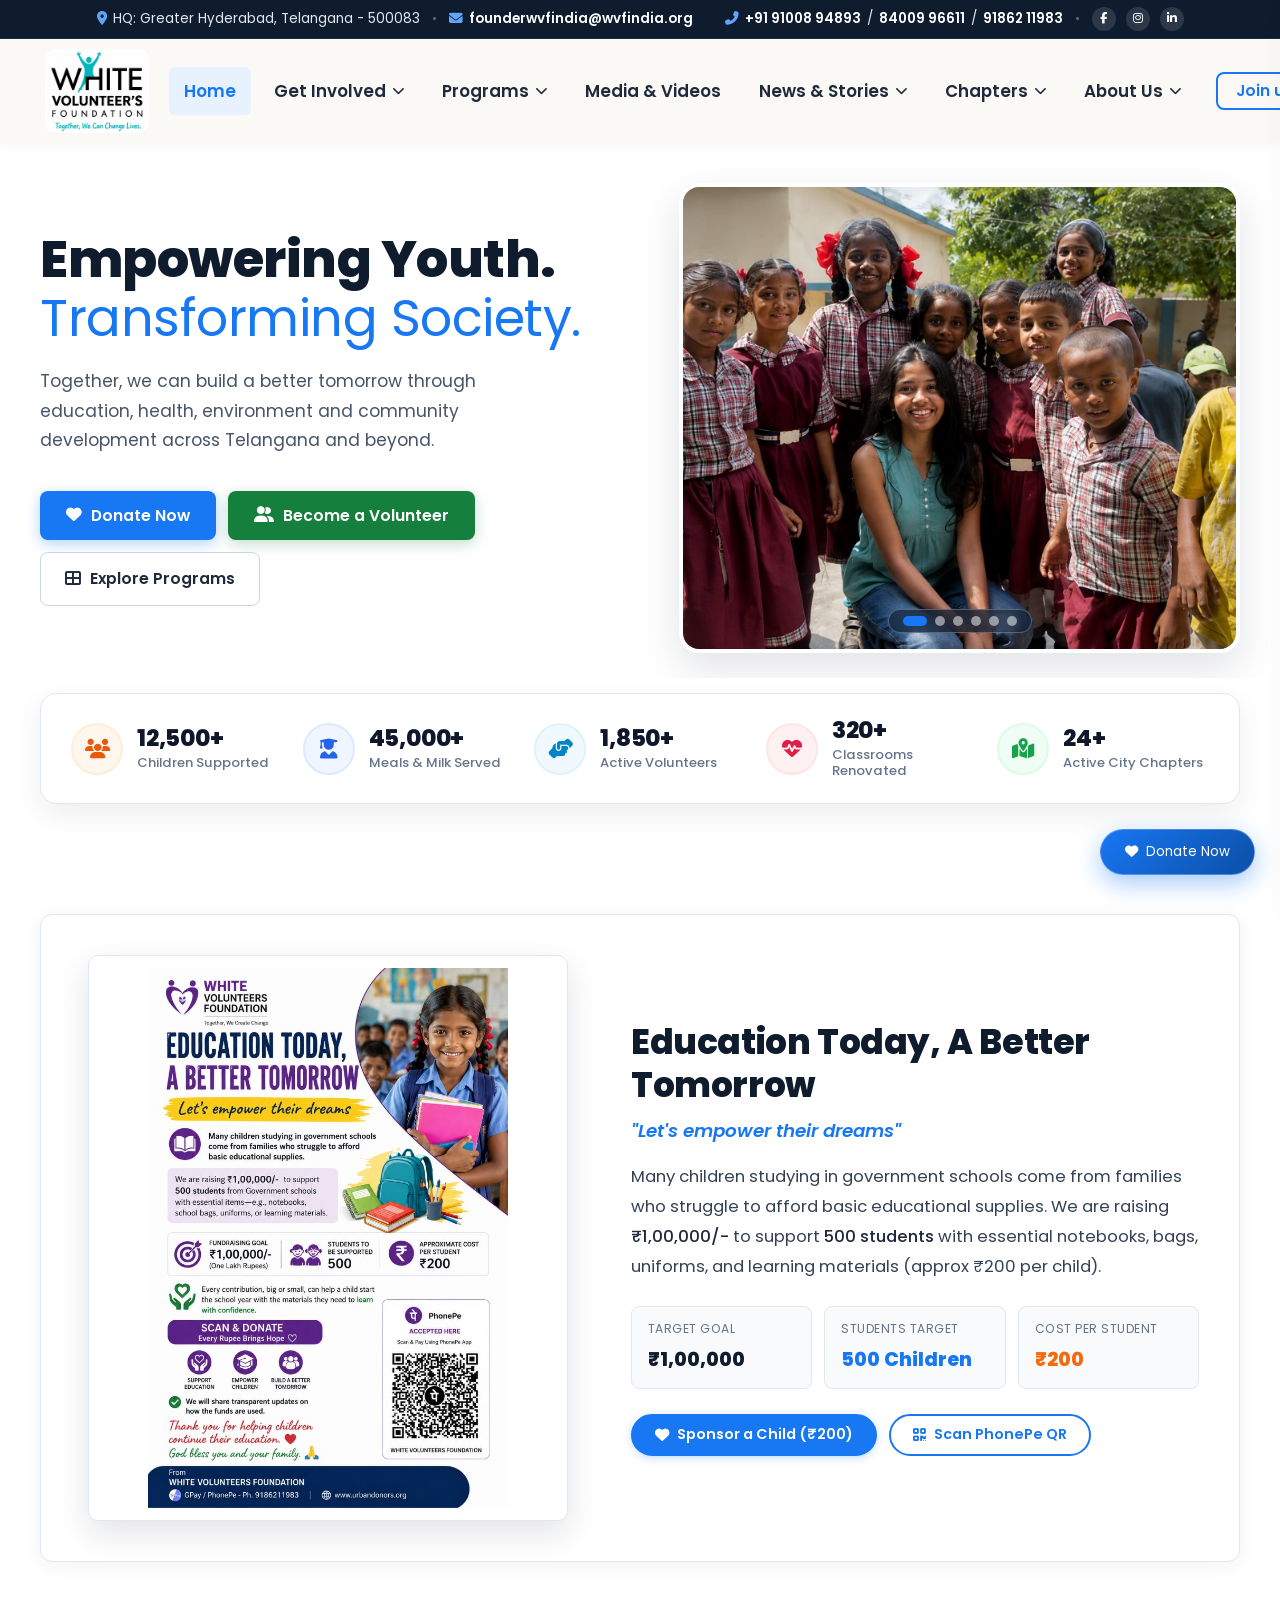
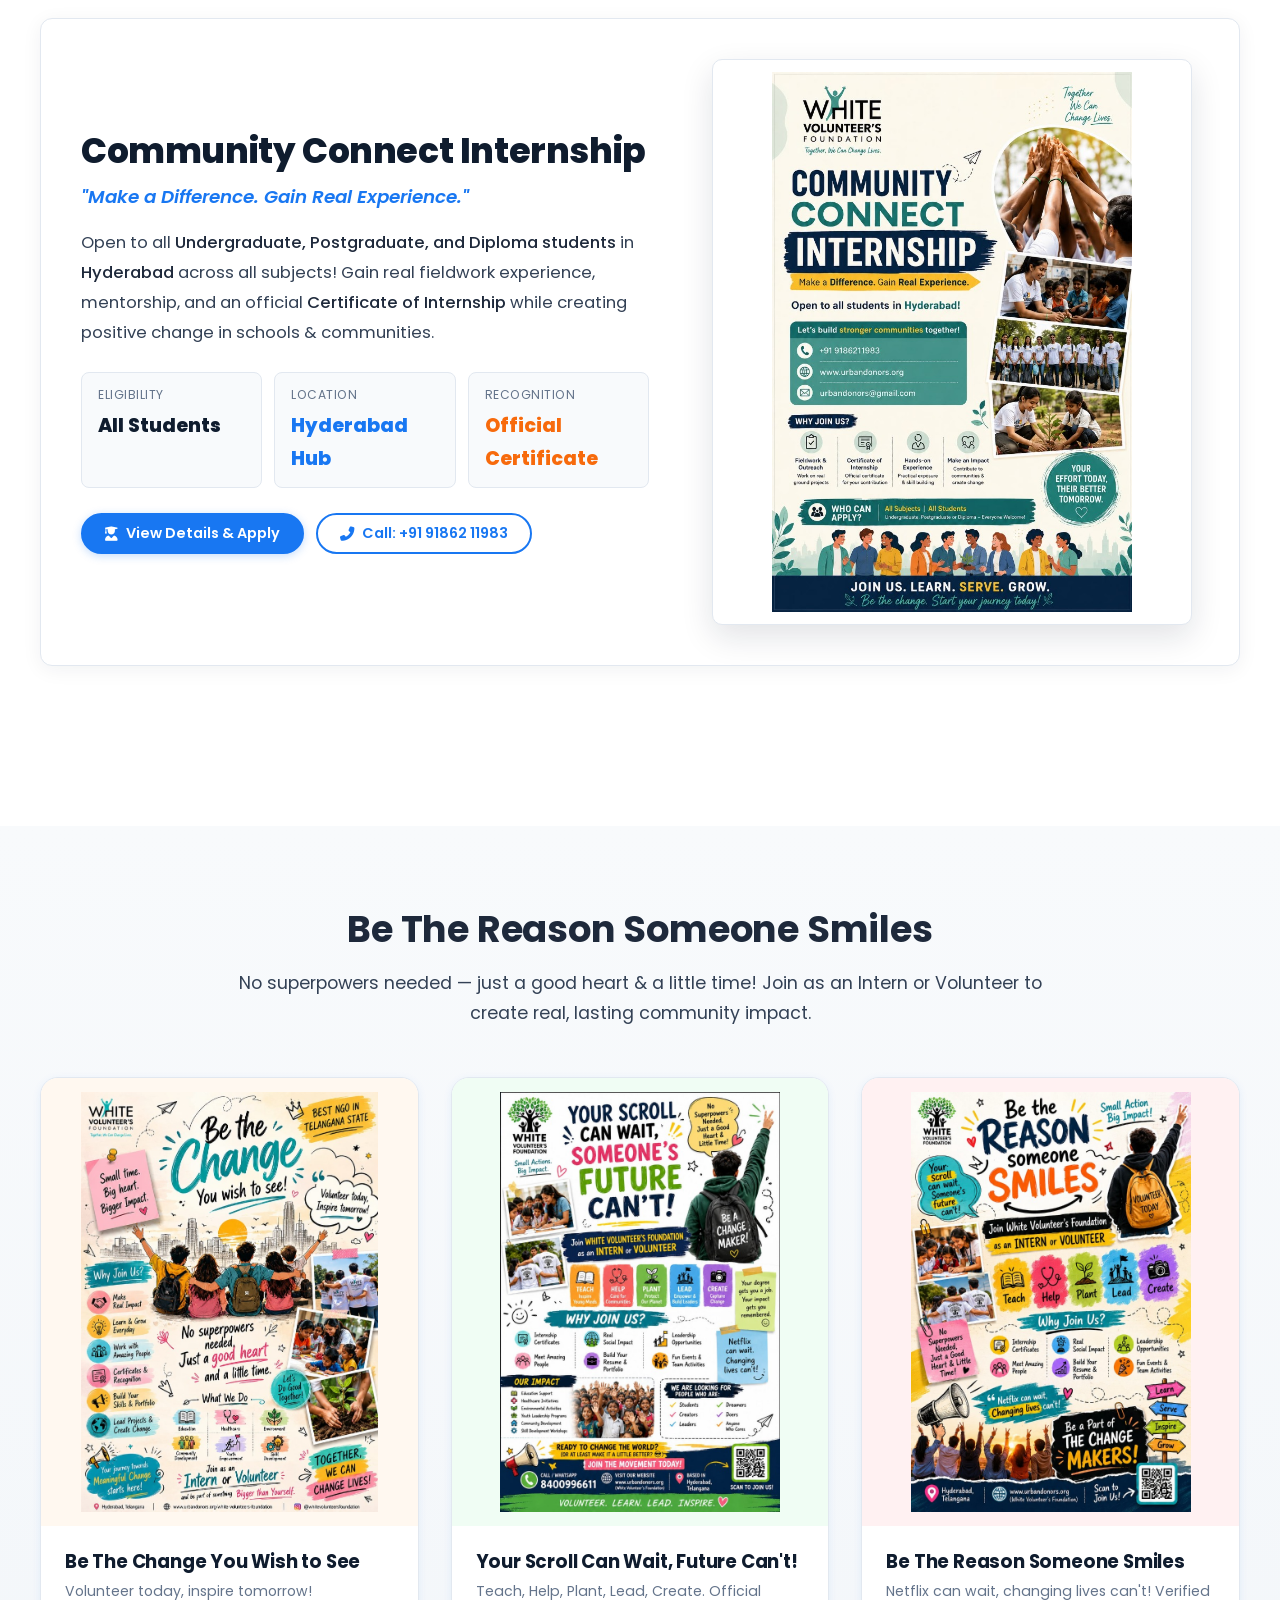
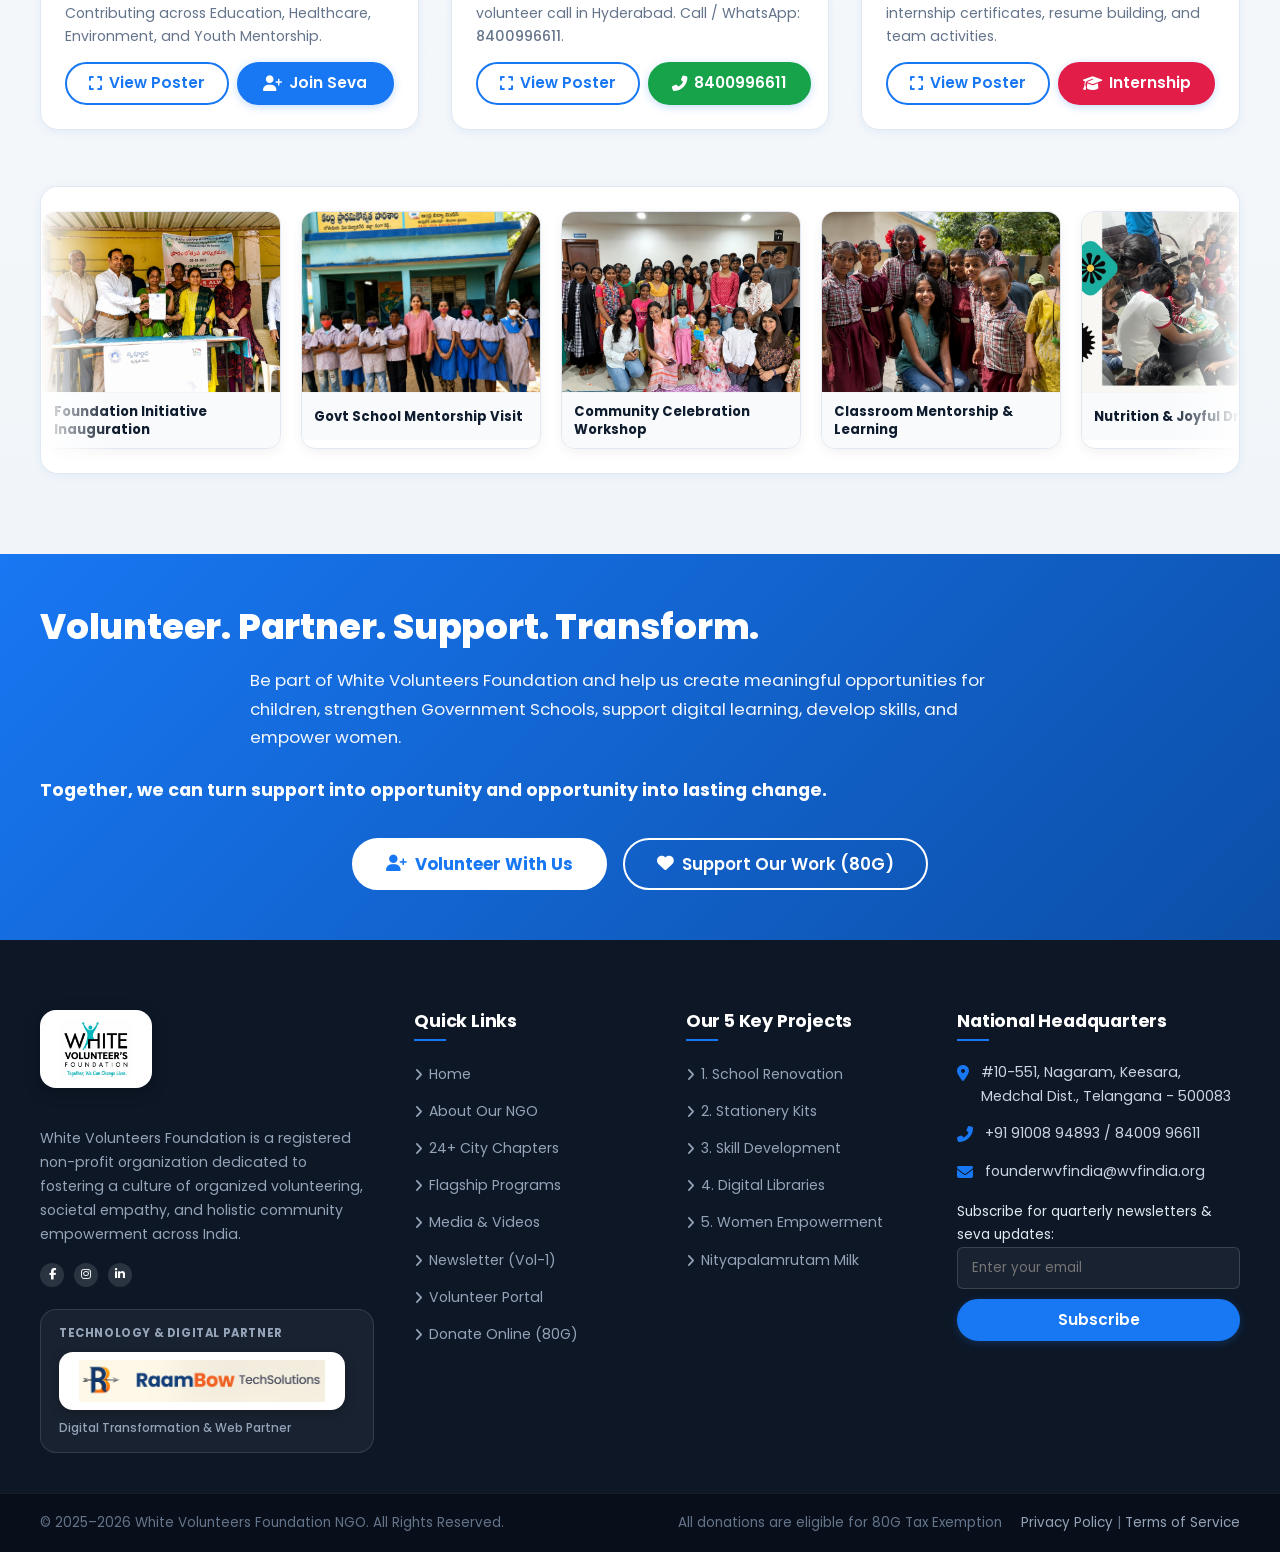
==== index.html @ 5dcb15ef "Initial commit: White Volunteers Foundation website" ====
<!DOCTYPE html>
<html lang="en">
<head>
  <meta charset="UTF-8">
  <meta name="viewport" content="width=device-width, initial-scale=1.0">
  <title>White Volunteers Foundation | Empowering Children, Strengthening Schools, Transforming Communities</title>
  <meta name="description" content="White Volunteers Foundation is a premier social impact NGO empowering government school children, supporting teachers, and transforming underserved communities across India.">
  
  <!-- Favicon -->
  <link rel="icon" type="image/png" href="assets/images/logo.png">
  
  <!-- Google Fonts (Poppins: 400, 500, 600, 700, 800) -->
  <link rel="preconnect" href="https://fonts.googleapis.com">
  <link rel="preconnect" href="https://fonts.gstatic.com" crossorigin>
  <link href="https://fonts.googleapis.com/css2?family=Poppins:ital,wght@0,300;0,400;0,500;0,600;0,700;0,800;0,900;1,400;1,500;1,600;1,700&display=swap" rel="stylesheet">
  
  <!-- Font Awesome Icons -->
  <link rel="stylesheet" href="https://cdnjs.cloudflare.com/ajax/libs/font-awesome/6.5.1/css/all.min.css">
  
  <!-- Main Stylesheet -->
  <link rel="stylesheet" href="assets/css/style.css">

  <script>
    if ('scrollRestoration' in history) {
      history.scrollRestoration = 'manual';
    }
    window.scrollTo(0, 0);
  </script>
</head>
<body>

  <!-- =========================================================================
       1. Topbar (Single Line Layout)
       ========================================================================= -->
  <div class="topbar">
    <div class="container topbar-container">
      <div class="topbar-group">
        <span class="topbar-item"><i class="fas fa-map-marker-alt"></i> HQ: Greater Hyderabad, Telangana - 500083</span>
        <span class="topbar-sep">&bull;</span>
        <span class="topbar-item"><i class="fas fa-envelope"></i> <a href="mailto:founderwvfindia@wvfindia.org">founderwvfindia@wvfindia.org</a></span>
      </div>

      <div class="topbar-group">
        <span class="topbar-item"><i class="fas fa-phone-alt"></i> <a href="tel:+919100894893">+91 91008 94893</a> / <a href="tel:+918400996611">84009 96611</a> / <a href="tel:+919186211983">91862 11983</a></span>
        <span class="topbar-sep">&bull;</span>
        <div class="topbar-socials">
          <a href="https://www.facebook.com/www.wvfindia.org?mibextid=rS40aB7S9Ucbxw6v" target="_blank" aria-label="Facebook"><i class="fab fa-facebook-f"></i></a>
          <a href="https://www.instagram.com/p/DHYTIrJPWHr/?igsh=NXNieDFqODU4czhj" target="_blank" aria-label="Instagram"><i class="fab fa-instagram"></i></a>
          <a href="https://in.linkedin.com/in/latha-maraveni-44308a165" target="_blank" aria-label="LinkedIn"><i class="fab fa-linkedin-in"></i></a>
        </div>
      </div>
    </div>
  </div>

  <!-- =========================================================================
       2. Main Navigation Header
       ========================================================================= -->
  <header class="site-header">
    <div class="container">
      <nav class="navbar">
        <!-- Logo -->
        <a href="index.html" class="logo-container" aria-label="White Volunteers Foundation Home">
          <img src="assets/images/logo.png" alt="White Volunteer's Foundation" class="brand-logo-img">
        </a>

        <!-- Desktop Navigation Menu -->
        <ul class="nav-menu">
          <li class="nav-item">
            <a href="index.html" class="nav-link active">Home</a>
          </li>

          <!-- Get Involved Dropdown -->
          <li class="nav-item has-mega-menu">
            <a href="volunteer.html" class="nav-link">Get Involved <i class="fas fa-chevron-down"></i></a>
            <div class="mega-menu">
              <div class="container">
                <div class="mega-menu-grid">
                  <div>
                    <h4 class="mega-col-title"><i class="fas fa-hand-holding-heart"></i> Volunteering Tracks</h4>
                    <ul class="mega-list">
                      <li><a href="volunteer.html#community-internship"><i class="fas fa-graduation-cap"></i> Community Connect Internship</a></li>
                      <li><a href="volunteer.html" onclick="openVolunteerModal('Weekend Seva')"><i class="fas fa-user"></i> Weekend School Seva</a></li>
                      <li><a href="volunteer.html" onclick="openVolunteerModal('Skill Mentorship')"><i class="fas fa-chalkboard-teacher"></i> Student Skill Mentorship</a></li>
                      <li><a href="volunteer.html" onclick="openVolunteerModal('School Kit Drive')"><i class="fas fa-box-open"></i> School Kit Donation Drive</a></li>
                    </ul>
                  </div>
                  <div>
                    <h4 class="mega-col-title"><i class="fas fa-handshake"></i> Partnerships</h4>
                    <ul class="mega-list">
                      <li><a href="programs.html"><i class="fas fa-briefcase"></i> Corporate CSR Collaborations</a></li>
                      <li><a href="about.html#values"><i class="fas fa-users-cog"></i> Institutional Partnerships</a></li>
                      <li><a href="about.html#impact-approach"><i class="fas fa-landmark"></i> Our Grassroots Approach</a></li>
                      <li><a href="contact.html"><i class="fas fa-building"></i> Partner With Us</a></li>
                    </ul>
                  </div>
                  <div>
                    <h4 class="mega-col-title"><i class="fas fa-calendar-alt"></i> Giving & Impact</h4>
                    <ul class="mega-list">
                      <li><a href="donate.html"><i class="fas fa-donate"></i> Online Donation (80G Exemption)</a></li>
                      <li><a href="donate.html#payment-portal"><i class="fas fa-qrcode"></i> Scan PhonePe QR</a></li>
                      <li><a href="chapters.html"><i class="fas fa-map-marked-alt"></i> 24+ City Chapters</a></li>
                      <li><a href="newsletter.html"><i class="fas fa-newspaper"></i> Foundation Newsletter Vol-1</a></li>
                    </ul>
                  </div>
                  <div class="mega-cta-card">
                    <h4>Make a Difference</h4>
                    <p>Join over 12,500 active volunteers across 24+ city chapters today!</p>
                    <button class="btn btn-primary btn-sm" onclick="openVolunteerModal('Header Menu Signup')"><i class="fas fa-user-plus"></i> Join as Volunteer</button>
                  </div>
                </div>
              </div>
            </div>
          </li>

          <!-- Programs Dropdown -->
          <li class="nav-item has-mega-menu">
            <a href="programs.html" class="nav-link">Programs <i class="fas fa-chevron-down"></i></a>
            <div class="mega-menu">
              <div class="container">
                <div class="mega-menu-grid">
                  <div>
                    <h4 class="mega-col-title"><i class="fas fa-school"></i> 5 Key Projects</h4>
                    <ul class="mega-list">
                      <li><a href="javascript:void(0)" onclick="openProjectModal(1)"><i class="fas fa-paint-roller"></i> 1. School Renovation</a></li>
                      <li><a href="javascript:void(0)" onclick="openProjectModal(2)"><i class="fas fa-pencil-ruler"></i> 2. Stationery Distribution</a></li>
                      <li><a href="javascript:void(0)" onclick="openProjectModal(3)"><i class="fas fa-laptop-code"></i> 3. Student Skill Development</a></li>
                      <li><a href="javascript:void(0)" onclick="openProjectModal(4)"><i class="fas fa-desktop"></i> 4. Digital Library in Schools</a></li>
                      <li><a href="javascript:void(0)" onclick="openProjectModal(5)"><i class="fas fa-female"></i> 5. Women Empowerment</a></li>
                    </ul>
                  </div>
                  <div>
                    <h4 class="mega-col-title"><i class="fas fa-heartbeat"></i> Flagship Drives</h4>
                    <ul class="mega-list">
                      <li><a href="newsletter.html#nityapalamrutam"><i class="fas fa-tint"></i> Nityapalamrutam Milk Aid</a></li>
                      <li><a href="newsletter.html#vastradaan"><i class="fas fa-tshirt"></i> Vastradaan Clothing Drive</a></li>
                      <li><a href="newsletter.html#bhuddhishakti"><i class="fas fa-graduation-cap"></i> Bhuddhishakti Scholarships</a></li>
                      <li><a href="newsletter.html#brainybirds"><i class="fas fa-dove"></i> #BRAINYBIRDS School Seva</a></li>
                    </ul>
                  </div>
                  <div>
                    <h4 class="mega-col-title"><i class="fas fa-bullseye"></i> Special Campaigns</h4>
                    <ul class="mega-list">
                      <li><a href="volunteer.html#internship"><i class="fas fa-graduation-cap"></i> Community Connect Internship</a></li>
                      <li><a href="javascript:void(0)" onclick="openDonateModal(200, 'Education Today - 500 Children')"><i class="fas fa-child"></i> Education Today Campaign</a></li>
                      <li><a href="programs.html"><i class="fas fa-layer-group"></i> View All Flagship Programs</a></li>
                    </ul>
                  </div>
                  <div class="mega-cta-card">
                    <h4 style="color: var(--primary);">Support A Child</h4>
                    <p>Sponsor a child's complete school stationery kit for only ₹200.</p>
                    <button class="btn btn-primary btn-sm" onclick="openDonateModal(200, 'Sponsor a Child')"><i class="fas fa-heart"></i> Donate ₹200</button>
                  </div>
                </div>
              </div>
            </div>
          </li>

          <!-- Media & Videos Link -->
          <li class="nav-item">
            <a href="media.html" class="nav-link">Media & Videos</a>
          </li>

          <!-- News & Stories Dropdown -->
          <li class="nav-item">
            <a href="newsletter.html" class="nav-link">News & Stories <i class="fas fa-chevron-down"></i></a>
            <ul class="dropdown-menu">
              <li><a href="newsletter.html" class="dropdown-item"><i class="fas fa-newspaper"></i> Foundation Newsletter (Vol-1)</a></li>
              <li><a href="media.html" class="dropdown-item"><i class="fas fa-video"></i> Video Documentaries & Ground Action</a></li>
              <li><a href="https://timesofindia.indiatimes.com/city/hyderabad/officers-initiative-provides-nutrition-to-3k-students/amp_articleshow/116662040.cms" target="_blank" class="dropdown-item"><i class="fas fa-newspaper"></i> Times of India National Feature</a></li>
              <li><a href="https://www.sakshi.com/telugu-news/family/start-school-breakfast-latha-maraveni-latha-maraveni-1443149" target="_blank" class="dropdown-item"><i class="fas fa-newspaper"></i> Sakshi News Story</a></li>
            </ul>
          </li>

          <!-- Chapters Direct Link -->
          <li class="nav-item">
            <a href="chapters.html" class="nav-link">Chapters <i class="fas fa-chevron-down"></i></a>
            <ul class="dropdown-menu">
              <li><a href="chapters.html" class="dropdown-item"><i class="fas fa-map-marked-alt"></i> All 24+ City Chapters</a></li>
              <li><a href="chapters.html" class="dropdown-item"><i class="fas fa-city"></i> Hyderabad Central HQ</a></li>
              <li><a href="chapters.html" class="dropdown-item"><i class="fas fa-landmark"></i> Warangal Chapter</a></li>
              <li><a href="chapters.html" class="dropdown-item"><i class="fas fa-building"></i> Bengaluru Chapter</a></li>
              <li><a href="chapters.html" class="dropdown-item"><i class="fas fa-landmark"></i> Delhi-NCR Chapter</a></li>
            </ul>
          </li>

          <!-- About Us Dropdown -->
          <li class="nav-item">
            <a href="about.html" class="nav-link">About Us <i class="fas fa-chevron-down"></i></a>
            <ul class="dropdown-menu">
              <li><a href="about.html#story" class="dropdown-item"><i class="fas fa-history"></i> Our Story & Journey</a></li>
              <li><a href="about.html#vision-mission" class="dropdown-item"><i class="fas fa-bullseye"></i> Vision & Mission</a></li>
              <li><a href="about.html#leadership-note" class="dropdown-item"><i class="fas fa-user-tie"></i> Message from the CEO</a></li>
              <li><a href="about.html#impact-approach" class="dropdown-item"><i class="fas fa-hands-helping"></i> Our Grassroots Approach</a></li>
              <li><a href="about.html#values" class="dropdown-item"><i class="fas fa-heart"></i> Our 6 Core Values</a></li>
            </ul>
          </li>
        </ul>

        <!-- Right Side Action Buttons -->
        <div class="header-actions">
          <button class="btn btn-outline btn-sm" onclick="openVolunteerModal('Header Volunteer')">Join us</button>
          <button class="btn btn-primary btn-sm" onclick="openDonateModal(1000, 'Header Donate')"><i class="fas fa-heart"></i> Donate</button>
          <button class="mobile-toggle" aria-label="Open Navigation Menu"><i class="fas fa-bars"></i></button>
        </div>
      </nav>
    </div>
  </header>

  <!-- =========================================================================
       3. Mobile Off-Canvas Drawer
       ========================================================================= -->
  <div class="mobile-drawer-overlay"></div>
  <div class="mobile-drawer">
    <div class="drawer-header">
      <div class="logo-container">
        <img src="assets/images/logo.png" alt="White Volunteer's Foundation" style="height: 52px; border-radius: 6px;">
      </div>
      <button class="drawer-close"><i class="fas fa-times"></i></button>
    </div>
    <ul class="mobile-nav-list">
      <li><a href="index.html" class="mobile-nav-link active">Home</a></li>
      <li><a href="volunteer.html" class="mobile-nav-link">Get Involved</a></li>
      <li><a href="programs.html" class="mobile-nav-link">Programs (5 Key Projects)</a></li>
      <li><a href="media.html" class="mobile-nav-link">Media & Videos</a></li>
      <li><a href="newsletter.html" class="mobile-nav-link">Newsletter (Vol-1)</a></li>
      <li><a href="chapters.html" class="mobile-nav-link">Chapters (24+ Cities)</a></li>
      <li><a href="about.html" class="mobile-nav-link">About Us</a></li>
      <li><a href="contact.html" class="mobile-nav-link">Contact Us</a></li>
    </ul>
    <div class="drawer-footer">
      <button class="btn btn-primary" style="width: 100%;" onclick="openDonateModal(1000, 'Mobile Drawer')"><i class="fas fa-heart"></i> Donate Now</button>
      <button class="btn btn-outline" style="width: 100%;" onclick="openVolunteerModal('Mobile Drawer')"><i class="fas fa-user-plus"></i> Join Us</button>
    </div>
  </div>

  <!-- =========================================================================
       4. Modern Split Hero Banner with 3-Second Auto-Rotating Photo Slideshow
       ========================================================================= -->
  <section class="hero-modern-split-section">
    <div class="container hero-split-grid">
      <!-- Left Column: Content -->
      <div class="hero-modern-content">
        <h1 class="hero-modern-title">
          Empowering Youth.<br>
          <span class="highlight-blue" style="color: #1877f2;">Transforming Society.</span>
        </h1>
        <p class="hero-modern-desc">
          Together, we can build a better tomorrow through education, health, environment and community development across Telangana and beyond.
        </p>
        <div class="hero-modern-ctas">
          <button class="btn-hero-donate" onclick="openDonateModal(1000, 'Hero Banner')">
            <i class="fas fa-heart"></i> Donate Now
          </button>
          <button class="btn-hero-volunteer" onclick="openVolunteerModal('Hero Banner')">
            <i class="fas fa-user-friends"></i> Become a Volunteer
          </button>
          <a href="programs.html" class="btn-hero-programs">
            <i class="fas fa-th-large"></i> Explore Programs
          </a>
        </div>
      </div>

      <!-- Right Column: Auto-Rotating 3-Second Photo Slideshow -->
      <div class="hero-slideshow-container">
        <div class="hero-slides-wrapper">
          <!-- Slide 1: Volunteers and School Children Outdoors -->
          <div class="hero-split-slide active">
            <img src="assets/images/volunteer-school-children-outdoors.jpg" alt="Volunteers and School Children Outdoors" loading="eager">
          </div>
          <!-- Slide 2: Founder Latha Maraveni with Govt School Students -->
          <div class="hero-split-slide">
            <img src="assets/images/latha-maraveni-govt-school-students.jpg" alt="Founder Latha Maraveni with Govt School Students">
          </div>
          <!-- Slide 3: Official Inauguration Ceremony -->
          <div class="hero-split-slide">
            <img src="assets/images/foundation-inauguration-ceremony.jpg" alt="Foundation Inauguration Ceremony">
          </div>
          <!-- Slide 4: Stationery and Notebooks Distribution -->
          <div class="hero-split-slide">
            <img src="assets/images/classroom-notebooks-students.jpg" alt="Stationery and Notebooks Distribution">
          </div>
          <!-- Slide 5: Volunteers and Children Community Hall -->
          <div class="hero-split-slide">
            <img src="assets/images/volunteers-children-community-hall.jpg" alt="Volunteers and Children Community Hall">
          </div>
          <!-- Slide 6: Volunteers with School Students in Classroom -->
          <div class="hero-split-slide">
            <img src="assets/images/volunteer-students-classroom-selfie.jpg" alt="Volunteers and School Students Classroom">
          </div>
        </div>

        <!-- Slideshow Navigation Dots -->
        <div class="hero-split-dots">
          <span class="split-dot active" aria-label="Slide 1"></span>
          <span class="split-dot" aria-label="Slide 2"></span>
          <span class="split-dot" aria-label="Slide 3"></span>
          <span class="split-dot" aria-label="Slide 4"></span>
          <span class="split-dot" aria-label="Slide 5"></span>
          <span class="split-dot" aria-label="Slide 6"></span>
        </div>
      </div>
    </div>
  </section>

  <!-- =========================================================================
       5. Floating Impact Counter Strip (Exact Reference Design)
       ========================================================================= -->
  <div class="floating-stats-wrapper">
    <div class="container">
      <div class="floating-stats-card" id="stats">
        
        <!-- Stat 1: Lives / Children Impacted (Orange Badge) -->
        <div class="floating-stat-item">
          <div class="stat-badge-icon badge-orange">
            <i class="fas fa-users"></i>
          </div>
          <div class="stat-content-wrap">
            <div class="stat-val counter" data-target="12500" data-suffix="+">0</div>
            <div class="stat-lbl">Children Supported</div>
          </div>
        </div>

        <!-- Stat 2: Students Educated (Blue Badge) -->
        <div class="floating-stat-item">
          <div class="stat-badge-icon badge-blue">
            <i class="fas fa-user-graduate"></i>
          </div>
          <div class="stat-content-wrap">
            <div class="stat-val counter" data-target="45000" data-suffix="+">0</div>
            <div class="stat-lbl">Meals &amp; Milk Served</div>
          </div>
        </div>

        <!-- Stat 3: Active Volunteers (Sky Blue Badge) -->
        <div class="floating-stat-item">
          <div class="stat-badge-icon badge-sky">
            <i class="fas fa-hands-helping"></i>
          </div>
          <div class="stat-content-wrap">
            <div class="stat-val counter" data-target="1850" data-suffix="+">0</div>
            <div class="stat-lbl">Active Volunteers</div>
          </div>
        </div>

        <!-- Stat 4: Health / Classroom Renovations (Warm Orange Badge) -->
        <div class="floating-stat-item">
          <div class="stat-badge-icon badge-heart">
            <i class="fas fa-heartbeat"></i>
          </div>
          <div class="stat-content-wrap">
            <div class="stat-val counter" data-target="320" data-suffix="+">0</div>
            <div class="stat-lbl">Classrooms Renovated</div>
          </div>
        </div>

        <!-- Stat 5: City Chapters (Green Badge) -->
        <div class="floating-stat-item">
          <div class="stat-badge-icon badge-green">
            <i class="fas fa-map-marked-alt"></i>
          </div>
          <div class="stat-content-wrap">
            <div class="stat-val counter" data-target="24" data-suffix="+">0</div>
            <div class="stat-lbl">Active City Chapters</div>
          </div>
        </div>

      </div>
    </div>
  </div>




  <!-- =========================================================================
       8. Section 3: Active Campaigns & 5 Key Flagship Projects Showcase
       ========================================================================= -->
  <section class="section-padding" id="key-projects">
    <div class="container">
      
      <!-- Editorial Campaign Showcase Section (Clean White Theme & Alternating Layout) -->
      <div class="campaign-editorial-wrapper" id="campaign-spotlight">
        
        <!-- Poster 1: Image Left, Details Right -->
        <div class="campaign-editorial-row">
          <div class="campaign-poster-col">
            <div class="campaign-big-poster-card" onclick="openPosterModal('assets/images/poster-education-campaign.jpg', 'Education Today, A Better Tomorrow')">
              <img src="assets/images/poster-education-campaign.jpg" alt="Education Today, A Better Tomorrow Official Campaign Poster" loading="lazy">
            </div>
          </div>
          
          <div class="campaign-details-col">
            <h3 class="campaign-editorial-title">Education Today, A Better Tomorrow</h3>
            <div class="campaign-editorial-subtitle">"Let's empower their dreams"</div>
            <p class="campaign-editorial-desc">
              Many children studying in government schools come from families who struggle to afford basic educational supplies. We are raising <strong>₹1,00,000/-</strong> to support <strong>500 students</strong> with essential notebooks, bags, uniforms, and learning materials (approx ₹200 per child).
            </p>

            <div class="campaign-stats-grid">
              <div class="campaign-stat-item">
                <div class="campaign-stat-label">Target Goal</div>
                <div class="campaign-stat-val">₹1,00,000</div>
              </div>
              <div class="campaign-stat-item">
                <div class="campaign-stat-label">Students Target</div>
                <div class="campaign-stat-val" style="color: var(--primary);">500 Children</div>
              </div>
              <div class="campaign-stat-item">
                <div class="campaign-stat-label">Cost Per Student</div>
                <div class="campaign-stat-val" style="color: var(--accent);">₹200</div>
              </div>
            </div>

            <div class="campaign-actions-row">
              <button class="btn btn-primary" onclick="openDonateModal(200, 'Education Today - 1 Child (₹200)')">
                <i class="fas fa-heart"></i> Sponsor a Child (₹200)
              </button>
              <button class="btn btn-outline" onclick="openDonateModal(1000, 'PhonePe QR Donation')">
                <i class="fas fa-qrcode"></i> Scan PhonePe QR
              </button>
            </div>
          </div>
        </div>

        <!-- Poster 2: Details Left, Image Right (Alternating Layout!) -->
        <div class="campaign-editorial-row reverse-layout">
          <div class="campaign-details-col">
            <h3 class="campaign-editorial-title">Community Connect Internship</h3>
            <div class="campaign-editorial-subtitle">"Make a Difference. Gain Real Experience."</div>
            <p class="campaign-editorial-desc">
              Open to all <strong>Undergraduate, Postgraduate, and Diploma students</strong> in <strong>Hyderabad</strong> across all subjects! Gain real fieldwork experience, mentorship, and an official <strong>Certificate of Internship</strong> while creating positive change in schools & communities.
            </p>

            <div class="campaign-stats-grid">
              <div class="campaign-stat-item">
                <div class="campaign-stat-label">Eligibility</div>
                <div class="campaign-stat-val">All Students</div>
              </div>
              <div class="campaign-stat-item">
                <div class="campaign-stat-label">Location</div>
                <div class="campaign-stat-val" style="color: var(--primary);">Hyderabad Hub</div>
              </div>
              <div class="campaign-stat-item">
                <div class="campaign-stat-label">Recognition</div>
                <div class="campaign-stat-val" style="color: var(--accent);">Official Certificate</div>
              </div>
            </div>

            <div class="campaign-actions-row">
              <a href="volunteer.html#internship" class="btn btn-primary">
                <i class="fas fa-user-graduate"></i> View Details &amp; Apply
              </a>
              <a href="tel:+919186211983" class="btn btn-outline">
                <i class="fas fa-phone-alt"></i> Call: +91 91862 11983
              </a>
            </div>
          </div>

          <div class="campaign-poster-col">
            <div class="campaign-big-poster-card" onclick="openPosterModal('assets/images/community-connect-internship-poster.jpg', 'Community Connect Internship')">
              <img src="assets/images/community-connect-internship-poster.jpg" alt="Community Connect Internship Official Poster" loading="lazy">
            </div>
          </div>
        </div>

      </div>
    </div>
  </section>





  <!-- =========================================================================
       11. Youth Changemakers: Be The Reason Someone Smiles (Posters & Action)
       ========================================================================= -->
  <section class="section-padding" style="background: linear-gradient(180deg, #f8fafc 0%, #f1f5f9 100%);" id="youth-movement">
    <div class="container">
      <div class="section-header text-center" style="max-width: 850px; margin: 0 auto 3rem auto;">
        <h2 class="section-title" style="font-size: 2.3rem;">Be The Reason Someone Smiles</h2>
        <p class="section-desc" style="font-size: 1.1rem; color: var(--text-main);">
          No superpowers needed — just a good heart & a little time! Join as an Intern or Volunteer to create real, lasting community impact.
        </p>
      </div>

      <!-- 3-Poster Youth Grid -->
      <div style="display: grid; grid-template-columns: repeat(auto-fit, minmax(300px, 1fr)); gap: 2rem; margin-bottom: 3.5rem;">
        
        <!-- Poster Card 1 -->
        <div style="background: #ffffff; border-radius: 18px; overflow: hidden; box-shadow: var(--shadow-sm); border: 1px solid var(--border-color); display: flex; flex-direction: column;">
          <div style="background: #fff8f0; padding: 14px; text-align: center; cursor: pointer;" onclick="openPosterModal('assets/images/poster-best-ngo-telangana-be-the-change.jpg', 'Be The Change You Wish to See', 'Volunteer today, inspire tomorrow! Contributing across Education, Healthcare, Environment, and Youth Mentorship.', 'Best NGO Telangana Volunteer')">
            <img src="assets/images/poster-best-ngo-telangana-be-the-change.jpg" alt="Best NGO in Telangana State - Be The Change" style="width: 100%; height: auto; max-height: 420px; object-fit: contain; border-radius: 10px;">
          </div>
          <div style="padding: 1.5rem; flex: 1; display: flex; flex-direction: column;">
            <h4 style="color: var(--secondary); font-size: 1.15rem; margin-bottom: 6px;">Be The Change You Wish to See</h4>
            <p style="font-size: 0.88rem; color: var(--text-muted); line-height: 1.6; margin-bottom: 15px;">
              Volunteer today, inspire tomorrow! Contributing across Education, Healthcare, Environment, and Youth Mentorship.
            </p>
            <div style="margin-top: auto; display: flex; gap: 8px;">
              <button class="btn btn-outline btn-sm" style="flex: 1;" onclick="openPosterModal('assets/images/poster-best-ngo-telangana-be-the-change.jpg', 'Be The Change You Wish to See', 'Volunteer today, inspire tomorrow!', 'Best NGO Telangana Volunteer')"><i class="fas fa-expand"></i> View Poster</button>
              <button class="btn btn-primary btn-sm" style="flex: 1;" onclick="openVolunteerModal('Be The Change Volunteer')"><i class="fas fa-user-plus"></i> Join Seva</button>
            </div>
          </div>
        </div>

        <!-- Poster Card 2 -->
        <div style="background: #ffffff; border-radius: 18px; overflow: hidden; box-shadow: var(--shadow-sm); border: 1px solid var(--border-color); display: flex; flex-direction: column;">
          <div style="background: #f0fdf4; padding: 14px; text-align: center; cursor: pointer;" onclick="openPosterModal('assets/images/poster-your-scroll-can-wait.jpg', 'Your Scroll Can Wait, Future Can\'t!', 'Teach, Help, Plant, Lead, Create. Official volunteer call in Hyderabad. Call: 8400996611.', 'Youth Volunteer Hyderabad')">
            <img src="assets/images/poster-your-scroll-can-wait.jpg" alt="Your Scroll Can Wait, Someone's Future Can't" style="width: 100%; height: auto; max-height: 420px; object-fit: contain; border-radius: 10px;">
          </div>
          <div style="padding: 1.5rem; flex: 1; display: flex; flex-direction: column;">
            <h4 style="color: var(--secondary); font-size: 1.15rem; margin-bottom: 6px;">Your Scroll Can Wait, Future Can't!</h4>
            <p style="font-size: 0.88rem; color: var(--text-muted); line-height: 1.6; margin-bottom: 15px;">
              Teach, Help, Plant, Lead, Create. Official volunteer call in Hyderabad. Call / WhatsApp: <strong>8400996611</strong>.
            </p>
            <div style="margin-top: auto; display: flex; gap: 8px;">
              <button class="btn btn-outline btn-sm" style="flex: 1;" onclick="openPosterModal('assets/images/poster-your-scroll-can-wait.jpg', 'Your Scroll Can Wait, Future Can\'t!', 'Official volunteer call in Hyderabad. Call: 8400996611.', 'Youth Volunteer Hyderabad')"><i class="fas fa-expand"></i> View Poster</button>
              <a href="tel:+918400996611" class="btn btn-primary btn-sm" style="flex: 1; text-align: center; background: #16a34a; border-color: #16a34a;"><i class="fas fa-phone-alt"></i> 8400996611</a>
            </div>
          </div>
        </div>

        <!-- Poster Card 3 -->
        <div style="background: #ffffff; border-radius: 18px; overflow: hidden; box-shadow: var(--shadow-sm); border: 1px solid var(--border-color); display: flex; flex-direction: column;">
          <div style="background: #fff1f2; padding: 14px; text-align: center; cursor: pointer;" onclick="openPosterModal('assets/images/poster-reason-someone-smiles.jpg', 'Be The Reason Someone Smiles', 'Netflix can wait, changing lives can\'t! Verified internship certificates, resume building, and team activities.', 'Community Connect Internship')">
            <img src="assets/images/poster-reason-someone-smiles.jpg" alt="Be The Reason Someone Smiles" style="width: 100%; height: auto; max-height: 420px; object-fit: contain; border-radius: 10px;">
          </div>
          <div style="padding: 1.5rem; flex: 1; display: flex; flex-direction: column;">
            <h4 style="color: var(--secondary); font-size: 1.15rem; margin-bottom: 6px;">Be The Reason Someone Smiles</h4>
            <p style="font-size: 0.88rem; color: var(--text-muted); line-height: 1.6; margin-bottom: 15px;">
              Netflix can wait, changing lives can't! Verified internship certificates, resume building, and team activities.
            </p>
            <div style="margin-top: auto; display: flex; gap: 8px;">
              <button class="btn btn-outline btn-sm" style="flex: 1;" onclick="openPosterModal('assets/images/poster-reason-someone-smiles.jpg', 'Be The Reason Someone Smiles', 'Verified internship certificates and team activities.', 'Community Connect Internship')"><i class="fas fa-expand"></i> View Poster</button>
              <a href="volunteer.html#internship" class="btn btn-primary btn-sm" style="flex: 1; background: #e11d48; border-color: #e11d48;"><i class="fas fa-graduation-cap"></i> Internship</a>
            </div>
          </div>
        </div>

      </div>

      <!-- Real Field Photos Continuous Infinite Rotating Carousel -->
      <div class="infinite-photo-strip-section">
        <div class="infinite-photo-track">
          
          <!-- Card 1 -->
          <div class="infinite-photo-card" onclick="openPosterModal('assets/images/foundation-inauguration-ceremony.jpg', 'Official Foundation Initiative Inauguration', 'Founder &amp; CEO Latha Maraveni, Shekhar Maraveni, and officials launching educational development and school support programs in Telangana.', 'Official Milestone')">
            <div class="infinite-photo-img-wrap">
              <img src="assets/images/foundation-inauguration-ceremony.jpg" alt="Foundation Initiative Inauguration Ceremony" loading="lazy" style="object-position: center 20%;">
            </div>
            <div class="infinite-photo-caption">Foundation Initiative Inauguration</div>
          </div>

          <!-- Card 2 -->
          <div class="infinite-photo-card" onclick="openPosterModal('assets/images/latha-maraveni-govt-school-students.jpg', 'CEO Latha Maraveni with Government School Students', 'Visiting Lothukunta Government Primary &amp; High School (Malkajgiri, Telangana) to support classroom education and child welfare.', 'School Adoption')">
            <div class="infinite-photo-img-wrap">
              <img src="assets/images/latha-maraveni-govt-school-students.jpg" alt="CEO Latha Maraveni with Government School Students" loading="lazy" style="object-position: center 65%;">
            </div>
            <div class="infinite-photo-caption">Govt School Mentorship Visit</div>
          </div>

          <!-- Card 3 -->
          <div class="infinite-photo-card" onclick="openPosterModal('assets/images/volunteers-children-community-hall.jpg', 'Community Celebration &amp; Greetings Workshop', 'Volunteers and children celebrating with handmade cards and educational workshops.', 'Community Seva')">
            <div class="infinite-photo-img-wrap">
              <img src="assets/images/volunteers-children-community-hall.jpg" alt="Volunteers and children celebration" loading="lazy">
            </div>
            <div class="infinite-photo-caption">Community Celebration Workshop</div>
          </div>

          <!-- Card 4 -->
          <div class="infinite-photo-card" onclick="openPosterModal('assets/images/school-children-classroom-collage.jpg', 'Classroom Mentorship &amp; Joyful Learning', 'School children smiling in classroom with notebooks and stationery supplies.', 'Classroom Mentorship')">
            <div class="infinite-photo-img-wrap">
              <img src="assets/images/school-children-classroom-collage.jpg" alt="School children smiling in classroom" loading="lazy">
            </div>
            <div class="infinite-photo-caption">Classroom Mentorship &amp; Learning</div>
          </div>

          <!-- Card 5 -->
          <div class="infinite-photo-card" onclick="openPosterModal('assets/images/community-connect-internship-activity.jpg', 'Nutrition &amp; Joyful Engagement Drives', 'Snack distribution and interactive games with youth volunteers in Telangana.', 'Youth Engagement')">
            <div class="infinite-photo-img-wrap">
              <img src="assets/images/community-connect-internship-activity.jpg" alt="Snack distribution and games with youth volunteers" loading="lazy">
            </div>
            <div class="infinite-photo-caption">Nutrition &amp; Joyful Drives</div>
          </div>

          <!-- Card 6 -->
          <div class="infinite-photo-card" onclick="openPosterModal('assets/images/classroom-distribution-1.jpg', 'Govt School Infrastructure &amp; Classroom Renovation', 'Transforming classrooms with fresh paint, dual desks, and bright educational artwork.', 'School Renovation')">
            <div class="infinite-photo-img-wrap">
              <img src="assets/images/classroom-distribution-1.jpg" alt="Classroom Support &amp; Renovation" loading="lazy">
            </div>
            <div class="infinite-photo-caption">School Infrastructure Support</div>
          </div>

          <!-- Card 7 -->
          <div class="infinite-photo-card" onclick="openPosterModal('assets/images/classroom-notebooks-students.jpg', 'Notebooks &amp; Learning Stationery Distribution', 'Equipping students with essential notebooks, geometry boxes, and educational materials.', 'Stationery Aid')">
            <div class="infinite-photo-img-wrap">
              <img src="assets/images/classroom-notebooks-students.jpg" alt="Notebooks and learning kits distribution" loading="lazy">
            </div>
            <div class="infinite-photo-caption">Notebooks &amp; Kits Distribution</div>
          </div>

          <!-- Card 8 -->
          <div class="infinite-photo-card" onclick="openPosterModal('assets/images/happy-students-thumbs-up.jpg', 'Student Mentoring &amp; Encouragement', 'Building confidence and joyful learning pathways for every child.', 'Student Mentorship')">
            <div class="infinite-photo-img-wrap">
              <img src="assets/images/happy-students-thumbs-up.jpg" alt="Empowering Young Students" loading="lazy">
            </div>
            <div class="infinite-photo-caption">Student Mentoring &amp; Hope</div>
          </div>

          <!-- Card 9 -->
          <div class="infinite-photo-card" onclick="openPosterModal('assets/images/classroom-volunteers-students.jpg', 'Interactive Digital &amp; Classroom Sessions', 'Volunteers mentoring children with interactive computer sessions and digital learning modules.', 'Digital Literacy')">
            <div class="infinite-photo-img-wrap">
              <img src="assets/images/classroom-volunteers-students.jpg" alt="Interactive Digital and Learning Sessions" loading="lazy">
            </div>
            <div class="infinite-photo-caption">Digital &amp; Classroom Sessions</div>
          </div>

          <!-- Card 10 -->
          <div class="infinite-photo-card" onclick="openPosterModal('assets/images/volunteer-school-children-outdoors.jpg', 'Community Outreach &amp; Outdoor Activities', 'Promoting sports, interactive games, and community environmental awareness.', 'Community Seva')">
            <div class="infinite-photo-img-wrap">
              <img src="assets/images/volunteer-school-children-outdoors.jpg" alt="Outdoor Learning and Community Engagement" loading="lazy">
            </div>
            <div class="infinite-photo-caption">Community Outreach Activities</div>
          </div>

          <!-- Card 11 -->
          <div class="infinite-photo-card" onclick="openPosterModal('assets/images/school-girls-thumbs-up-outdoors.jpg', 'Girls Education &amp; Community Upliftment', 'Empowering girl children with education support and life-skills awareness.', 'Girls Education')">
            <div class="infinite-photo-img-wrap">
              <img src="assets/images/school-girls-thumbs-up-outdoors.jpg" alt="Girls Education &amp; Community Upliftment" loading="lazy">
            </div>
            <div class="infinite-photo-caption">Girls Education &amp; Upliftment</div>
          </div>

          <!-- Card 12 -->
          <div class="infinite-photo-card" onclick="openPosterModal('assets/images/volunteer-students-classroom-selfie.jpg', 'Youth Volunteers &amp; Students Bonding', 'Volunteers connecting with school children creating lifelong memories of joy and mentorship.', 'Volunteer Seva')">
            <div class="infinite-photo-img-wrap">
              <img src="assets/images/volunteer-students-classroom-selfie.jpg" alt="Youth Volunteers and Students Bonding" loading="lazy">
            </div>
            <div class="infinite-photo-caption">Youth Volunteers &amp; Students</div>
          </div>

          <!-- ================= EXACT DUPLICATE FOR SEAMLESS 0ms INFINITE LOOP ================= -->

          <!-- Card 1 Clone -->
          <div class="infinite-photo-card" onclick="openPosterModal('assets/images/foundation-inauguration-ceremony.jpg', 'Official Foundation Initiative Inauguration', 'Founder &amp; CEO Latha Maraveni, Shekhar Maraveni, and officials launching educational development and school support programs in Telangana.', 'Official Milestone')">
            <div class="infinite-photo-img-wrap">
              <img src="assets/images/foundation-inauguration-ceremony.jpg" alt="Foundation Initiative Inauguration Ceremony" loading="lazy" style="object-position: center 20%;">
            </div>
            <div class="infinite-photo-caption">Foundation Initiative Inauguration</div>
          </div>

          <!-- Card 2 Clone -->
          <div class="infinite-photo-card" onclick="openPosterModal('assets/images/latha-maraveni-govt-school-students.jpg', 'CEO Latha Maraveni with Government School Students', 'Visiting Lothukunta Government Primary &amp; High School (Malkajgiri, Telangana) to support classroom education and child welfare.', 'School Adoption')">
            <div class="infinite-photo-img-wrap">
              <img src="assets/images/latha-maraveni-govt-school-students.jpg" alt="CEO Latha Maraveni with Government School Students" loading="lazy" style="object-position: center 65%;">
            </div>
            <div class="infinite-photo-caption">Govt School Mentorship Visit</div>
          </div>

          <!-- Card 3 Clone -->
          <div class="infinite-photo-card" onclick="openPosterModal('assets/images/volunteers-children-community-hall.jpg', 'Community Celebration &amp; Greetings Workshop', 'Volunteers and children celebrating with handmade cards and educational workshops.', 'Community Seva')">
            <div class="infinite-photo-img-wrap">
              <img src="assets/images/volunteers-children-community-hall.jpg" alt="Volunteers and children celebration" loading="lazy">
            </div>
            <div class="infinite-photo-caption">Community Celebration Workshop</div>
          </div>

          <!-- Card 4 Clone -->
          <div class="infinite-photo-card" onclick="openPosterModal('assets/images/school-children-classroom-collage.jpg', 'Classroom Mentorship &amp; Joyful Learning', 'School children smiling in classroom with notebooks and stationery supplies.', 'Classroom Mentorship')">
            <div class="infinite-photo-img-wrap">
              <img src="assets/images/school-children-classroom-collage.jpg" alt="School children smiling in classroom" loading="lazy">
            </div>
            <div class="infinite-photo-caption">Classroom Mentorship &amp; Learning</div>
          </div>

          <!-- Card 5 Clone -->
          <div class="infinite-photo-card" onclick="openPosterModal('assets/images/community-connect-internship-activity.jpg', 'Nutrition &amp; Joyful Engagement Drives', 'Snack distribution and interactive games with youth volunteers in Telangana.', 'Youth Engagement')">
            <div class="infinite-photo-img-wrap">
              <img src="assets/images/community-connect-internship-activity.jpg" alt="Snack distribution and games with youth volunteers" loading="lazy">
            </div>
            <div class="infinite-photo-caption">Nutrition &amp; Joyful Drives</div>
          </div>

          <!-- Card 6 Clone -->
          <div class="infinite-photo-card" onclick="openPosterModal('assets/images/classroom-distribution-1.jpg', 'Govt School Infrastructure &amp; Classroom Renovation', 'Transforming classrooms with fresh paint, dual desks, and bright educational artwork.', 'School Renovation')">
            <div class="infinite-photo-img-wrap">
              <img src="assets/images/classroom-distribution-1.jpg" alt="Classroom Support &amp; Renovation" loading="lazy">
            </div>
            <div class="infinite-photo-caption">School Infrastructure Support</div>
          </div>

          <!-- Card 7 Clone -->
          <div class="infinite-photo-card" onclick="openPosterModal('assets/images/classroom-notebooks-students.jpg', 'Notebooks &amp; Learning Stationery Distribution', 'Equipping students with essential notebooks, geometry boxes, and educational materials.', 'Stationery Aid')">
            <div class="infinite-photo-img-wrap">
              <img src="assets/images/classroom-notebooks-students.jpg" alt="Notebooks and learning kits distribution" loading="lazy">
            </div>
            <div class="infinite-photo-caption">Notebooks &amp; Kits Distribution</div>
          </div>

          <!-- Card 8 Clone -->
          <div class="infinite-photo-card" onclick="openPosterModal('assets/images/happy-students-thumbs-up.jpg', 'Student Mentoring &amp; Encouragement', 'Building confidence and joyful learning pathways for every child.', 'Student Mentorship')">
            <div class="infinite-photo-img-wrap">
              <img src="assets/images/happy-students-thumbs-up.jpg" alt="Empowering Young Students" loading="lazy">
            </div>
            <div class="infinite-photo-caption">Student Mentoring &amp; Hope</div>
          </div>

          <!-- Card 9 Clone -->
          <div class="infinite-photo-card" onclick="openPosterModal('assets/images/classroom-volunteers-students.jpg', 'Interactive Digital &amp; Classroom Sessions', 'Volunteers mentoring children with interactive computer sessions and digital learning modules.', 'Digital Literacy')">
            <div class="infinite-photo-img-wrap">
              <img src="assets/images/classroom-volunteers-students.jpg" alt="Interactive Digital and Learning Sessions" loading="lazy">
            </div>
            <div class="infinite-photo-caption">Digital &amp; Classroom Sessions</div>
          </div>

          <!-- Card 10 Clone -->
          <div class="infinite-photo-card" onclick="openPosterModal('assets/images/volunteer-school-children-outdoors.jpg', 'Community Outreach &amp; Outdoor Activities', 'Promoting sports, interactive games, and community environmental awareness.', 'Community Seva')">
            <div class="infinite-photo-img-wrap">
              <img src="assets/images/volunteer-school-children-outdoors.jpg" alt="Outdoor Learning and Community Engagement" loading="lazy">
            </div>
            <div class="infinite-photo-caption">Community Outreach Activities</div>
          </div>

          <!-- Card 11 Clone -->
          <div class="infinite-photo-card" onclick="openPosterModal('assets/images/school-girls-thumbs-up-outdoors.jpg', 'Girls Education &amp; Community Upliftment', 'Empowering girl children with education support and life-skills awareness.', 'Girls Education')">
            <div class="infinite-photo-img-wrap">
              <img src="assets/images/school-girls-thumbs-up-outdoors.jpg" alt="Girls Education &amp; Community Upliftment" loading="lazy">
            </div>
            <div class="infinite-photo-caption">Girls Education &amp; Upliftment</div>
          </div>

          <!-- Card 12 Clone -->
          <div class="infinite-photo-card" onclick="openPosterModal('assets/images/volunteer-students-classroom-selfie.jpg', 'Youth Volunteers &amp; Students Bonding', 'Volunteers connecting with school children creating lifelong memories of joy and mentorship.', 'Volunteer Seva')">
            <div class="infinite-photo-img-wrap">
              <img src="assets/images/volunteer-students-classroom-selfie.jpg" alt="Youth Volunteers and Students Bonding" loading="lazy">
            </div>
            <div class="infinite-photo-caption">Youth Volunteers &amp; Students</div>
          </div>

        </div>
      </div>

    </div>
  </section>

  <!-- =========================================================================
       12. Section 6: Call to Action Banner (Join Us)
       ========================================================================= -->
  <section class="section-padding-sm" style="background: linear-gradient(135deg, var(--primary) 0%, #0c4fa8 100%); color: #fff;">
    <div class="container text-center">
      <h2 style="color: #fff; margin-bottom: 1rem; font-size: 2.2rem; font-weight: 800;">Volunteer. Partner. Support. Transform.</h2>
      <p style="color: rgba(255, 255, 255, 0.95); max-width: 780px; margin: 0 auto 1.5rem; font-size: 1.05rem; line-height: 1.7;">
        Be part of White Volunteers Foundation and help us create meaningful opportunities for children, strengthen Government Schools, support digital learning, develop skills, and empower women.
      </p>
      <p style="color: #ffffff; font-weight: 700; font-size: 1.1rem; margin-bottom: 2rem;">
        Together, we can turn support into opportunity and opportunity into lasting change.
      </p>
      <div style="display: flex; gap: 1rem; justify-content: center; flex-wrap: wrap;">
        <button class="btn btn-white btn-lg" style="color: var(--primary); font-weight: 700;" onclick="openVolunteerModal('Homepage Main CTA')"><i class="fas fa-user-plus"></i> Volunteer With Us</button>
        <button class="btn btn-outline btn-lg" style="color: #fff; border-color: #fff;" onclick="openDonateModal(1000, 'Support Our Work (80G)')"><i class="fas fa-heart"></i> Support Our Work (80G)</button>
      </div>
    </div>
  </section>

  <!-- =========================================================================
       13. Section 7: Comprehensive Footer
       ========================================================================= -->
  <footer class="site-footer">
    <div class="footer-top">
      <div class="container">
        <div class="footer-grid">
          <!-- Brand Summary -->
          <div class="footer-brand">
            <a href="index.html" class="footer-brand-logo-wrap">
              <img src="assets/images/logo.png" alt="White Volunteer's Foundation" class="footer-brand-logo-img">
            </a>
            <p>White Volunteers Foundation is a registered non-profit organization dedicated to fostering a culture of organized volunteering, societal empathy, and holistic community empowerment across India.</p>
            <div class="topbar-socials" style="margin-top: 1rem;">
              <a href="https://www.facebook.com/www.wvfindia.org?mibextid=rS40aB7S9Ucbxw6v" target="_blank" aria-label="Facebook"><i class="fab fa-facebook-f"></i></a>
              <a href="https://www.instagram.com/p/DHYTIrJPWHr/?igsh=NXNieDFqODU4czhj" target="_blank" aria-label="Instagram"><i class="fab fa-instagram"></i></a>
              <a href="https://in.linkedin.com/in/latha-maraveni-44308a165" target="_blank" aria-label="LinkedIn"><i class="fab fa-linkedin-in"></i></a>
            </div>

            <!-- Technology & Digital Partner -->
            <div class="footer-tech-partner-card">
              <div class="footer-tech-partner-label">Technology &amp; Digital Partner</div>
              <a href="https://raambow.com" target="_blank" rel="noopener" class="dev-brand-badge-lg" title="RaamBow TechSolutions - Innovation &amp; Technology Partner">
                <img src="assets/images/raambow-techsolutions-logo.png" alt="RaamBow TechSolutions" class="dev-brand-logo-lg">
              </a>
              <div style="font-size: 0.74rem; color: #94a3b8; font-weight: 500;">Digital Transformation &amp; Web Partner</div>
            </div>
          </div>

          <!-- Quick Links -->
          <div class="footer-col">
            <h4>Quick Links</h4>
            <ul class="footer-links">
              <li><a href="index.html"><i class="fas fa-angle-right"></i> Home</a></li>
              <li><a href="about.html"><i class="fas fa-angle-right"></i> About Our NGO</a></li>
              <li><a href="chapters.html"><i class="fas fa-angle-right"></i> 24+ City Chapters</a></li>
              <li><a href="programs.html"><i class="fas fa-angle-right"></i> Flagship Programs</a></li>
              <li><a href="media.html"><i class="fas fa-angle-right"></i> Media & Videos</a></li>
              <li><a href="newsletter.html"><i class="fas fa-angle-right"></i> Newsletter (Vol-1)</a></li>
              <li><a href="volunteer.html"><i class="fas fa-angle-right"></i> Volunteer Portal</a></li>
              <li><a href="donate.html"><i class="fas fa-angle-right"></i> Donate Online (80G)</a></li>
            </ul>
          </div>

          <!-- Programs -->
          <div class="footer-col">
            <h4>Our 5 Key Projects</h4>
            <ul class="footer-links">
              <li><a href="javascript:void(0)" onclick="openProjectModal(1)"><i class="fas fa-angle-right"></i> 1. School Renovation</a></li>
              <li><a href="javascript:void(0)" onclick="openProjectModal(2)"><i class="fas fa-angle-right"></i> 2. Stationery Kits</a></li>
              <li><a href="javascript:void(0)" onclick="openProjectModal(3)"><i class="fas fa-angle-right"></i> 3. Skill Development</a></li>
              <li><a href="javascript:void(0)" onclick="openProjectModal(4)"><i class="fas fa-angle-right"></i> 4. Digital Libraries</a></li>
              <li><a href="javascript:void(0)" onclick="openProjectModal(5)"><i class="fas fa-angle-right"></i> 5. Women Empowerment</a></li>
              <li><a href="newsletter.html#nityapalamrutam"><i class="fas fa-angle-right"></i> Nityapalamrutam Milk</a></li>
            </ul>
          </div>

          <!-- Contact Coordinates -->
          <div class="footer-col footer-newsletter">
            <h4>National Headquarters</h4>
            <div class="footer-contact-item">
              <i class="fas fa-map-marker-alt"></i>
              <span>#10-551, Nagaram, Keesara, Medchal Dist., Telangana - 500083</span>
            </div>
            <div class="footer-contact-item">
              <i class="fas fa-phone-alt"></i>
              <span><a href="tel:+919100894893" style="color: inherit;">+91 91008 94893</a> / <a href="tel:+918400996611" style="color: inherit;">84009 96611</a></span>
            </div>
            <div class="footer-contact-item">
              <i class="fas fa-envelope"></i>
              <span><a href="mailto:founderwvfindia@wvfindia.org" style="color: inherit;">founderwvfindia@wvfindia.org</a></span>
            </div>
            <p style="margin-top: 1rem; font-size: 0.85rem;">Subscribe for quarterly newsletters & seva updates:</p>
            <form class="newsletter-form">
              <input type="email" placeholder="Enter your email" required>
              <button type="submit" class="btn btn-primary btn-sm" style="width: 100%;">Subscribe</button>
            </form>
          </div>
        </div>
      </div>
    </div>

    <!-- Bottom Strip -->
    <div class="footer-bottom">
      <div class="container">
        <div>&copy; 2025–2026 White Volunteers Foundation NGO. All Rights Reserved.</div>
        <div>
          <span style="margin-right: 15px;">All donations are eligible for 80G Tax Exemption</span>
          <a href="contact.html">Privacy Policy</a> | <a href="contact.html">Terms of Service</a>
        </div>
      </div>
    </div>
  </footer>

  <!-- Floating Donate Pill -->
  <button class="floating-donate-btn" onclick="openDonateModal(1000, 'Floating Donate Button')" aria-label="Donate Online">
    <i class="fas fa-heart"></i>
    <span>Donate Now</span>
  </button>

  <!-- =========================================================================
       MODALS SYSTEM
       ========================================================================= -->

  <!-- 1. Volunteer Registration Modal -->
  <div class="modal-overlay" id="volunteerModal">
    <div class="modal-card">
      <div class="modal-header">
        <h3><i class="fas fa-user-plus" style="color: var(--primary);"></i> Volunteer Registration Form</h3>
        <button class="modal-close" aria-label="Close modal"><i class="fas fa-times"></i></button>
      </div>
      <div class="modal-body">
        <form onsubmit="handleVolunteerSubmit(event)">
          <div class="form-group">
            <label for="volName">Full Name *</label>
            <input type="text" id="volName" class="form-control" placeholder="e.g. Rahul Sharma" required>
          </div>

          <div style="display: grid; grid-template-columns: 1fr 1fr; gap: 1rem;">
            <div class="form-group">
              <label for="volPhone">Phone / WhatsApp Number *</label>
              <input type="tel" id="volPhone" class="form-control" placeholder="+91 91008 94893" required>
            </div>
            <div class="form-group">
              <label for="volEmail">Email Address *</label>
              <input type="email" id="volEmail" class="form-control" placeholder="rahul@example.com" required>
            </div>
          </div>

          <div style="display: grid; grid-template-columns: 1fr 1fr; gap: 1rem;">
            <div class="form-group">
              <label for="volCity">City / Nearest Chapter *</label>
              <select id="volCity" class="form-control" required>
                <option value="Hyderabad">Hyderabad</option>
                <option value="Warangal">Warangal</option>
                <option value="Bengaluru">Bengaluru</option>
                <option value="Delhi-NCR">Delhi-NCR</option>
                <option value="Mumbai">Mumbai</option>
                <option value="Kolkata">Kolkata</option>
                <option value="Visakhapatnam">Visakhapatnam</option>
                <option value="Ahmedabad">Ahmedabad</option>
                <option value="Nalgonda">Nalgonda</option>
                <option value="Bhubaneswar">Bhubaneswar</option>
                <option value="Patna (Bihar)">Patna (Bihar)</option>
                <option value="Chennai">Chennai</option>
                <option value="Other City">Other / Remote Seva</option>
              </select>
            </div>
            <div class="form-group">
              <label for="volDomain">Area of Interest *</label>
              <select id="volDomain" class="form-control" required>
                <option value="Community Connect Internship">🎓 Community Connect Internship (Hyderabad Students)</option>
                <option value="School Renovation">1. School Renovation & Infrastructure</option>
                <option value="Stationery Distribution">2. Stationery & Learning Materials</option>
                <option value="Student Skill Mentorship">3. Student Skill Development</option>
                <option value="Digital Library">4. Digital Library in Schools</option>
                <option value="Women Empowerment">5. Women Empowerment</option>
                <option value="Morning Nutrition (Milk Aid)">Nityapalamrutam (Milk Aid)</option>
              </select>
            </div>
          </div>

          <div class="form-group">
            <label for="volunteerProgram">Initiative / Program Selected</label>
            <input type="text" id="volunteerProgram" class="form-control" placeholder="General Volunteering">
          </div>

          <button type="submit" class="btn btn-primary" style="width: 100%; padding: 12px; margin-top: 10px;">
            <i class="fas fa-check-circle"></i> Submit Volunteer Application
          </button>
        </form>
      </div>
    </div>
  </div>

  <!-- 2. Generic Details Modal ("Show More" for Vision, Mission, Volunteers, CEO Message, Press, Milestones, Internship) -->
  <div class="modal-overlay" id="detailsModal">
    <div class="modal-card modal-card-lg">
      <div class="modal-header">
        <h3 id="detailsModalTitle">Details</h3>
        <button class="modal-close" aria-label="Close modal"><i class="fas fa-times"></i></button>
      </div>
      <div class="modal-body" id="detailsModalBody">
        <!-- Injected via JavaScript -->
      </div>
      <div class="modal-footer" id="detailsModalFooter">
        <button class="btn btn-outline" onclick="closeAllModals()">Close</button>
      </div>
    </div>
  </div>

  <!-- 3. Project Details Modal (5 Flagship Projects) -->
  <div class="modal-overlay" id="projectModal">
    <div class="modal-card modal-card-lg">
      <div class="modal-header">
        <h3 id="projectModalTitle">Project Details</h3>
        <button class="modal-close" aria-label="Close modal"><i class="fas fa-times"></i></button>
      </div>
      <div class="modal-body" id="projectModalBody">
        <!-- Injected via JavaScript -->
      </div>
      <div class="modal-footer" id="projectModalFooter">
        <button class="btn btn-outline" onclick="closeAllModals()">Close</button>
      </div>
    </div>
  </div>

  <!-- 4. Chapter Details Modal -->
  <div class="modal-overlay" id="chapterModal">
    <div class="modal-card modal-card-lg">
      <div class="modal-header">
        <h3 id="chapterModalTitle">Chapter Overview</h3>
        <button class="modal-close" aria-label="Close modal"><i class="fas fa-times"></i></button>
      </div>
      <div class="modal-body" id="chapterModalBody">
        <!-- Injected via JavaScript -->
      </div>
      <div class="modal-footer" id="chapterModalFooter">
        <button class="btn btn-outline" onclick="closeAllModals()">Close</button>
      </div>
    </div>
  </div>

  <!-- 5. Video Lightbox Player Modal -->
  <div class="modal-overlay" id="videoModal">
    <div class="modal-card modal-card-lg">
      <div class="modal-header">
        <h3 id="videoModalTitle"><i class="fab fa-youtube" style="color: #ff0000;"></i> Video Documentary</h3>
        <button class="modal-close" aria-label="Close modal"><i class="fas fa-times"></i></button>
      </div>
      <div class="modal-body">
        <div class="video-modal-wrap" id="videoPlayerWrap">
          <!-- Injected via JavaScript -->
        </div>
        <p id="videoModalDesc" style="font-size: 0.92rem; color: var(--text-muted); line-height: 1.6; margin-bottom: 0;"></p>
      </div>
      <div class="modal-footer">
        <a id="videoModalDirectLink" href="https://www.youtube.com/@WhiteVolunteersFoundation" target="_blank" class="btn btn-outline btn-sm"><i class="fab fa-youtube"></i> Watch on YouTube</a>
        <button class="btn btn-primary btn-sm" onclick="closeAllModals()">Done</button>
      </div>
    </div>
  </div>

  <!-- 6. Pure Poster Lightbox Modal (Full View, No Text, Pure Image) -->
  <div class="modal-overlay poster-lightbox-overlay" id="posterModal" onclick="if(event.target === this) closeAllModals()">
    <button class="poster-lightbox-close" onclick="closeAllModals()" aria-label="Close Lightbox">&times;</button>
    <div class="poster-lightbox-container">
      <img src="" alt="Campaign Poster" id="posterModalImg" class="poster-lightbox-img">
      <div class="poster-lightbox-actions" id="posterModalActions"></div>
    </div>
  </div>

  <!-- 7. Donation & PhonePe QR Modal -->
  <div class="modal-overlay" id="donateModal">
    <div class="modal-card">
      <div class="modal-header">
        <h3><i class="fas fa-heart" style="color: var(--primary);"></i> Support White Volunteers Foundation</h3>
        <button class="modal-close" aria-label="Close modal"><i class="fas fa-times"></i></button>
      </div>
      <div class="modal-body">
        <div style="text-align: center; margin-bottom: 1.2rem;">
          <span class="badge" style="background: #f0fdf4; color: #15803d; font-weight: 700; font-size: 0.82rem; margin-bottom: 6px;">
            <i class="fas fa-shield-alt"></i> 80G TAX EXEMPTION BENEFIT
          </span>
          <h4 style="color: var(--secondary); font-size: 1.2rem; margin-bottom: 4px;">Make an Instant Contribution</h4>
          <p style="font-size: 0.88rem; color: var(--text-muted); margin: 0;">Supporting: <strong id="donateModalCause" style="color: var(--primary);">Education & Nutrition Programs</strong></p>
        </div>

        <div class="payment-card" style="padding: 20px; box-shadow: none; border: 1px solid #e2e8f0; border-radius: 14px; margin-bottom: 15px;">
          <div style="font-size: 0.85rem; font-weight: 700; color: var(--secondary); margin-bottom: 8px;">
            <i class="fas fa-qrcode" style="color: #5f259f;"></i> Scan Official PhonePe QR Code:
          </div>
          <div style="text-align: center; margin-bottom: 12px;">
            <img src="assets/images/phonepe-donation-qr.jpg" alt="White Volunteers Foundation PhonePe QR" style="max-width: 200px; height: auto; border-radius: 10px; border: 1px solid #e2e8f0; margin: 0 auto; display: block;" onerror="this.src='assets/images/logo.png'">
          </div>
          <div style="background: #f8fafc; padding: 10px 12px; border-radius: 8px; border: 1px solid #e2e8f0; font-size: 0.85rem; display: flex; justify-content: space-between; align-items: center;">
            <span>UPI ID: <strong>urbandonors@ybl</strong></span>
            <button class="btn btn-outline btn-sm" style="padding: 4px 10px; font-size: 0.78rem;" onclick="copyToClipboard('urbandonors@ybl', 'UPI ID')"><i class="fas fa-copy"></i> Copy</button>
          </div>
        </div>

        <div style="background: #f1f5f9; padding: 12px 15px; border-radius: 10px; font-size: 0.85rem; color: var(--text-muted);">
          <div><i class="fas fa-university"></i> <strong>Bank Transfer / NEFT / RTGS:</strong></div>
          <div>Account Name: <strong>White Volunteers Foundation</strong></div>
          <div>PhonePe / GPay Helpline: <strong>+91 91008 94893 / 84009 96611</strong></div>
        </div>
      </div>
      <div class="modal-footer">
        <button class="btn btn-outline" onclick="closeAllModals()">Close</button>
        <a href="donate.html" class="btn btn-primary"><i class="fas fa-receipt"></i> Full 80G Receipt Page</a>
      </div>
    </div>
  </div>

  <!-- Main JavaScript Engine -->
  <script src="assets/js/main.js"></script>
</body>
</html>
---- assets/css/style.css ----
@import url('https://fonts.googleapis.com/css2?family=Poppins:ital,wght@0,300;0,400;0,500;0,600;0,700;0,800;0,900;1,400;1,500;1,600;1,700&display=swap');

/* ==========================================================================
   White Volunteers Foundation - Design System & Stylesheet
   Theme: Sky Blue & Modern Non-Profit (Kadence Theme Style)
   ========================================================================== */

/* --- CSS Variables / Design Tokens --- */
:root {
  /* Brand Vibrant Royal Blue Theme (Extracted from Swatch) */
  --primary: #1877f2;              /* Vibrant Royal Blue */
  --primary-dark: #1263d0;         /* Darker Blue for hover */
  --primary-darker: #0c4fa8;       /* Deep Blue for active states */
  --primary-light: #e8f2ff;        /* Soft Blue Tint */
  --primary-subtle: #f2f7ff;       /* Ultra Soft Blue */
  
  /* Accent & Highlight Colors */
  --accent: #f76a0c;               /* Warm Saffron Accent for CTAs */
  --accent-hover: #e05e07;
  --accent-light: #fff3eb;
  --cyan-bright: #60a5fa;          /* Bright Azure Highlight */

  /* Dark Navy & Neutral Foundation */
  --secondary: #0f1c2e;            /* Deep Navy Slate */
  --secondary-light: #172a45;
  --dark: #1e293b;                 /* Main Dark Text */
  --text-main: #334155;            /* Body Text */
  --text-muted: #64748b;           /* Muted Text */
  --text-light: #94a3b8;           /* Subtle / Borders */
  
  /* Backgrounds */
  --bg-page: #ffffff;
  --bg-warm: #fbf9f5;              /* Warm Cream / Off-White */
  --bg-subtle: #f8fafc;
  --bg-dark: #0b1523;              /* Dark Section Background */
  --bg-hero: #111e30;              /* Deep Indigo / Navy Hero */
  
  /* Borders & Shadows */
  --border-color: #e2e8f0;
  --border-light: #f1f5f9;
  --shadow-sm: 0 2px 8px rgba(24, 119, 242, 0.08);
  --shadow-md: 0 8px 24px rgba(15, 28, 46, 0.08);
  --shadow-lg: 0 16px 36px rgba(15, 28, 46, 0.12);
  --shadow-brand: 0 8px 25px rgba(24, 119, 242, 0.28);

  /* Typography - Poppins Font System */
  --font-heading: 'Poppins', -apple-system, BlinkMacSystemFont, 'Segoe UI', Roboto, sans-serif;
  --font-body: 'Poppins', -apple-system, BlinkMacSystemFont, 'Segoe UI', Roboto, sans-serif;
  --font-nav: 'Poppins', -apple-system, BlinkMacSystemFont, 'Segoe UI', Roboto, sans-serif;
  --font-main: 'Poppins', -apple-system, BlinkMacSystemFont, 'Segoe UI', Roboto, sans-serif;
  --font-cursive: 'Poppins', -apple-system, BlinkMacSystemFont, 'Segoe UI', Roboto, sans-serif;

  /* UI Transitions & Radius */
  --radius-sm: 6px;
  --radius-md: 12px;
  --radius-lg: 20px;
  --radius-pill: 50px;
  --transition: all 0.2s ease;
}

/* --- Base & Reset --- */
*, *::before, *::after {
  box-sizing: border-box;
  margin: 0;
  padding: 0;
}

html {
  scroll-behavior: smooth;
  font-size: 16px;
}

body {
  font-family: var(--font-body);
  font-weight: 400;
  background-color: var(--bg-page);
  color: var(--text-main);
  line-height: 1.7;
  overflow-x: hidden;
  -webkit-font-smoothing: antialiased;
}

img {
  max-width: 100%;
  height: auto;
  display: block;
}

a {
  color: var(--primary);
  text-decoration: none;
  transition: var(--transition);
}

a:hover {
  color: var(--primary-dark);
}

ul {
  list-style: none;
}

/* Headings: Poppins 700 - 800 */
h1, h2, h3, h4, h5, h6,
.hero-title,
.hero-modern-title,
.section-title,
.campaign-editorial-title,
.stat-number,
.stat-val,
.mega-col-title,
.footer-col-title,
.modal-title {
  font-family: var(--font-heading);
  color: var(--dark);
  font-weight: 700;
  line-height: 1.3;
  letter-spacing: -0.2px;
}

h1, h2,
.hero-modern-title,
.section-title {
  font-weight: 800;
}

/* Navigation & Buttons: Poppins 600 */
.nav-link,
.nav-item a,
.mega-list li a,
.dropdown-item,
.mobile-nav-link,
.btn,
.btn-primary,
.btn-outline,
.btn-accent,
.btn-hero-donate,
.btn-hero-volunteer,
.btn-hero-programs,
.header-actions button,
.filter-btn,
.pagination-btn,
.tab-btn,
button,
.topbar a,
input[type="submit"],
input[type="button"] {
  font-family: var(--font-nav);
  font-weight: 600;
}

/* Body text: Poppins 400 - 500 */
p,
span,
li,
a,
input,
select,
textarea,
label,
td,
th,
blockquote,
.section-desc,
.hero-modern-desc,
.benefit-desc,
.feature-box p {
  font-family: var(--font-body);
  font-weight: 400;
}

strong,
b,
.font-medium,
.stat-lbl,
label,
.fw-500,
.card-tag,
.badge {
  font-weight: 500;
}

.container {
  width: 100%;
  max-width: 1240px;
  margin: 0 auto;
  padding: 0 20px;
}

/* --- Topbar (Single Line Layout - Centered in Middle) --- */
.topbar {
  background: var(--secondary);
  color: #ffffff;
  font-size: 0.84rem;
  padding: 7px 0;
  border-bottom: 1px solid rgba(255, 255, 255, 0.08);
}

.topbar .container,
.topbar-container {
  display: flex;
  flex-direction: row;
  justify-content: center;
  align-items: center;
  gap: clamp(16px, 2.5vw, 36px);
  flex-wrap: wrap;
  text-align: center;
}

.topbar-group,
.topbar-upper-line,
.topbar-down-line {
  display: flex;
  align-items: center;
  justify-content: center;
  gap: 12px;
  flex-wrap: wrap;
}

.topbar-item {
  display: inline-flex;
  align-items: center;
  gap: 6px;
  color: #e2e8f0;
  white-space: nowrap;
}

.topbar-item i {
  color: var(--cyan-bright);
  font-size: 0.85rem;
}

.topbar-item a {
  color: #ffffff;
  text-decoration: none;
  transition: var(--transition);
}

.topbar-item a:hover {
  color: var(--cyan-bright);
}

.topbar-sep {
  color: rgba(255, 255, 255, 0.35);
  font-size: 0.8rem;
  user-select: none;
}

.topbar-socials {
  display: inline-flex;
  align-items: center;
  gap: 10px;
}

.topbar-socials a {
  color: #ffffff;
  width: 24px;
  height: 24px;
  display: inline-flex;
  align-items: center;
  justify-content: center;
  border-radius: 50%;
  background: rgba(255, 255, 255, 0.12);
  font-size: 0.72rem;
  transition: var(--transition);
}

.topbar-socials a:hover {
  background: var(--primary);
  color: #ffffff;
  transform: translateY(-2px);
}

/* --- Main Navigation Header --- */
.site-header {
  background: var(--bg-warm);
  position: sticky;
  top: 0;
  z-index: 1000;
  box-shadow: 0 2px 10px rgba(0, 0, 0, 0.04);
  transition: background 0.3s ease, box-shadow 0.3s ease;
  width: 100%;
}

.site-header .container {
  max-width: 100%;
  padding-left: clamp(16px, 3.5vw, 60px);
  padding-right: clamp(16px, 3.5vw, 60px);
}

.topbar .container {
  max-width: 1320px;
  margin: 0 auto;
  padding-left: 20px;
  padding-right: 20px;
}

.site-header.scrolled {
  background: rgba(255, 255, 255, 0.98);
  backdrop-filter: blur(12px);
  box-shadow: 0 4px 20px rgba(0, 0, 0, 0.08);
}

.navbar {
  display: flex;
  align-items: center;
  justify-content: space-between;
  width: 100%;
  gap: 20px;
  padding: 8px 0;
  transition: padding 0.3s ease;
}

.site-header.scrolled .navbar {
  padding: 6px 0;
}

/* Logo Image Container */
.logo-container {
  display: inline-flex;
  align-items: center;
  gap: 10px;
  text-decoration: none;
  padding: 2px 0;
  flex-shrink: 0;
  min-width: max-content;
}

.brand-logo-img {
  height: 84px;
  width: auto;
  max-width: 230px;
  object-fit: contain;
  border-radius: 10px;
  display: block;
  transition: height 0.3s ease, transform 0.3s ease;
}

.site-header.scrolled .brand-logo-img {
  height: 70px;
}

.footer-brand-logo-wrap {
  display: inline-block;
  background: #ffffff;
  padding: 10px 20px;
  border-radius: 16px;
  margin-bottom: 16px;
  box-shadow: 0 4px 16px rgba(0, 0, 0, 0.25);
  transition: transform 0.2s ease;
}

.footer-brand-logo-wrap:hover {
  transform: scale(1.02);
}

.footer-brand-logo-img {
  height: 100px;
  width: auto;
  max-width: 220px;
  object-fit: contain;
  display: block;
}

/* Navigation Links */
.nav-menu {
  display: flex;
  align-items: center;
  gap: 8px;
  list-style: none;
  margin: 0 auto;
  padding: 0;
  flex-shrink: 0;
}

.nav-item {
  position: relative;
  list-style: none;
}

.nav-link {
  color: var(--dark);
  font-weight: 600;
  font-size: 1.05rem;
  padding: 10px 15px;
  border-radius: var(--radius-sm);
  display: inline-flex;
  align-items: center;
  gap: 6px;
  white-space: nowrap;
  transition: var(--transition);
}

.nav-link i {
  font-size: 0.78rem;
  transition: transform 0.25s ease;
}

.nav-link:hover, .nav-link.active {
  color: var(--primary);
  background: var(--primary-light);
}

.nav-item:hover > .nav-link i {
  transform: rotate(180deg);
}

/* Dropdown Menus */
.dropdown-menu {
  position: absolute;
  top: 100%;
  left: 0;
  width: 240px;
  background: #ffffff;
  border-radius: var(--radius-md);
  box-shadow: var(--shadow-lg);
  border: 1px solid var(--border-color);
  padding: 10px 0;
  opacity: 0;
  visibility: hidden;
  transform: translateY(12px);
  transition: var(--transition);
  z-index: 1001;
}

.nav-item:hover .dropdown-menu {
  opacity: 1;
  visibility: visible;
  transform: translateY(0);
}

.dropdown-item {
  padding: 11px 20px;
  color: var(--dark);
  font-size: 0.95rem;
  font-weight: 500;
  display: flex;
  align-items: center;
  gap: 10px;
  transition: var(--transition);
}

.dropdown-item i {
  color: var(--primary);
  font-size: 0.9rem;
}

.dropdown-item:hover {
  background: var(--primary-light);
  color: var(--primary);
  padding-left: 24px;
}

/* Mega Menu Dropdowns */
.nav-item.has-mega-menu {
  position: static;
}

.mega-menu {
  position: absolute;
  top: 100%;
  left: 0;
  width: 100%;
  background: #ffffff;
  box-shadow: var(--shadow-lg);
  border-top: 2px solid var(--primary);
  border-bottom: 1px solid var(--border-color);
  padding: 30px 0;
  opacity: 0;
  visibility: hidden;
  transform: translateY(15px);
  transition: var(--transition);
  z-index: 1001;
}

.nav-item.has-mega-menu:hover .mega-menu {
  opacity: 1;
  visibility: visible;
  transform: translateY(0);
}

.mega-menu .container {
  max-width: 1240px;
  margin: 0 auto;
}

.mega-menu-grid {
  display: grid;
  grid-template-columns: repeat(4, 1fr);
  gap: 30px;
}

.mega-col-title {
  font-size: 1rem;
  color: var(--primary);
  margin-bottom: 15px;
  padding-bottom: 8px;
  border-bottom: 2px solid var(--primary-light);
  display: flex;
  align-items: center;
  gap: 8px;
}

.mega-list li {
  margin-bottom: 10px;
}

.mega-list a {
  color: var(--text-main);
  font-size: 0.88rem;
  font-weight: 500;
  display: flex;
  align-items: center;
  gap: 8px;
  transition: var(--transition);
}

.mega-list a i {
  font-size: 0.75rem;
  color: var(--primary);
}

.mega-list a:hover {
  color: var(--primary);
  transform: translateX(4px);
}

.mega-cta-card {
  background: linear-gradient(135deg, var(--primary-light), #d5f2f9);
  padding: 20px;
  border-radius: var(--radius-md);
  border: 1px solid rgba(0, 168, 204, 0.2);
}

.mega-cta-card h4 {
  color: var(--primary-darker);
  font-size: 1.05rem;
  margin-bottom: 8px;
}

.mega-cta-card p {
  font-size: 0.82rem;
  color: var(--text-main);
  margin-bottom: 15px;
}

/* Header Buttons Stack */
.header-actions {
  display: flex;
  align-items: center;
  gap: 10px;
}

.header-buttons-stack {
  display: flex;
  flex-direction: column;
  gap: 6px;
}

/* Standard & Pill Buttons */
.btn {
  display: inline-flex;
  align-items: center;
  justify-content: center;
  gap: 8px;
  padding: 10px 22px;
  font-size: 0.9rem;
  font-weight: 600;
  border-radius: var(--radius-pill);
  cursor: pointer;
  border: 2px solid transparent;
  transition: var(--transition);
  text-decoration: none;
  font-family: var(--font-heading);
  white-space: nowrap;
  flex-shrink: 0;
  line-height: 1.2;
}

.btn-sm {
  padding: 10px 22px;
  font-size: 0.96rem;
  white-space: nowrap;
  flex-shrink: 0;
  display: inline-flex;
  align-items: center;
  gap: 7px;
}

.btn-lg {
  padding: 14px 32px;
  font-size: 1.05rem;
  white-space: nowrap;
  flex-shrink: 0;
}

/* Sky Blue Primary Button */
.btn-primary {
  background-color: var(--primary);
  color: #ffffff;
  border-color: var(--primary);
  box-shadow: 0 2px 8px rgba(24, 119, 242, 0.25);
}

.btn-primary:hover {
  background-color: var(--primary-dark);
  border-color: var(--primary-dark);
  color: #ffffff;
}

/* Sky Blue Outline Button */
.btn-outline {
  background-color: transparent;
  color: var(--primary);
  border-color: var(--primary);
}

.btn-outline:hover {
  background-color: var(--primary);
  color: #ffffff;
}

/* Header Specific Actions - Royal Blue Theme */
.header-actions {
  display: flex;
  align-items: center;
  gap: 12px;
}

.header-actions .btn-outline {
  border-color: var(--primary);
  color: var(--primary);
  border-radius: 8px;
  padding: 8px 18px;
  font-weight: 600;
  background: transparent;
}

.header-actions .btn-outline:hover {
  background: var(--primary);
  color: #ffffff;
}

.header-actions .btn-primary {
  background-color: var(--primary);
  border-color: var(--primary);
  color: #ffffff;
  border-radius: 8px;
  padding: 8px 20px;
  font-weight: 600;
  box-shadow: 0 4px 12px rgba(24, 119, 242, 0.28);
}

.header-actions .btn-primary:hover {
  background-color: var(--primary-dark);
  border-color: var(--primary-dark);
  box-shadow: 0 6px 18px rgba(24, 119, 242, 0.38);
}

/* Warm Saffron Accent Button */
.btn-accent {
  background-color: var(--accent);
  color: #ffffff;
  border-color: var(--accent);
  box-shadow: 0 2px 8px rgba(247, 106, 12, 0.25);
}

.btn-accent:hover {
  background-color: var(--accent-hover);
  border-color: var(--accent-hover);
  color: #ffffff;
}

.btn-white {
  background: #ffffff;
  color: var(--dark);
  border-color: #ffffff;
}

.btn-white:hover {
  background: #f1f5f9;
  color: var(--dark);
}

/* Mobile Nav Drawer */
.mobile-toggle {
  display: none;
  background: none;
  border: none;
  font-size: 1.4rem;
  color: var(--dark);
  cursor: pointer;
  padding: 6px;
}

.mobile-drawer-overlay {
  position: fixed;
  top: 0;
  left: 0;
  width: 100vw;
  height: 100vh;
  background: rgba(0, 0, 0, 0.6);
  backdrop-filter: blur(4px);
  z-index: 1999;
  opacity: 0;
  visibility: hidden;
  transition: var(--transition);
}

.mobile-drawer-overlay.active {
  opacity: 1;
  visibility: visible;
}

.mobile-drawer {
  position: fixed;
  top: 0;
  right: -320px;
  width: 300px;
  height: 100vh;
  background: #ffffff;
  z-index: 2000;
  box-shadow: var(--shadow-lg);
  display: flex;
  flex-direction: column;
  transition: transform 0.35s ease;
  overflow-y: auto;
}

.mobile-drawer.active {
  transform: translateX(-320px);
}

.drawer-header {
  display: flex;
  align-items: center;
  justify-content: space-between;
  padding: 18px 20px;
  border-bottom: 1px solid var(--border-color);
}

.drawer-close {
  background: none;
  border: none;
  font-size: 1.3rem;
  color: var(--text-muted);
  cursor: pointer;
}

.mobile-nav-list {
  padding: 15px 0;
  flex: 1;
}

.mobile-nav-link {
  display: flex;
  align-items: center;
  justify-content: space-between;
  padding: 12px 20px;
  color: var(--dark);
  font-weight: 600;
  font-size: 0.95rem;
  border-left: 3px solid transparent;
  transition: var(--transition);
}

.mobile-nav-link:hover, .mobile-nav-link.active {
  background: var(--primary-light);
  color: var(--primary);
  border-left-color: var(--primary);
}

.mobile-sub-menu {
  display: none;
  background: var(--bg-subtle);
  padding: 8px 0;
}

.mobile-sub-menu.open {
  display: block;
}

.mobile-sub-menu a {
  display: block;
  padding: 8px 20px 8px 36px;
  color: var(--text-main);
  font-size: 0.88rem;
}

.drawer-footer {
  padding: 20px;
  border-top: 1px solid var(--border-color);
  display: flex;
  flex-direction: column;
  gap: 10px;
}

/* ==========================================================================
   YFS Style Chapters Hero Banner (Telangana - Hyderabad Landmark Map Layout)
   ========================================================================== */
.chapter-hero-yfs {
  background: linear-gradient(135deg, #150f24 0%, #201738 50%, #120e20 100%);
  color: #ffffff;
  padding: 4.5rem 0 3.5rem;
  position: relative;
  overflow: hidden;
}

.chapter-hero-grid {
  display: grid;
  grid-template-columns: 1fr 1.3fr;
  gap: 40px;
  align-items: center;
}

.chapter-map-cutout-container {
  position: relative;
  display: flex;
  align-items: center;
  justify-content: center;
}

/* State/City Cutout Mask */
.map-mask-wrap {
  position: relative;
  width: 100%;
  max-width: 440px;
  height: 320px;
  border-radius: 20px;
  overflow: hidden;
  box-shadow: 0 12px 35px rgba(0, 0, 0, 0.4);
  border: 2px solid rgba(0, 168, 204, 0.4);
}

.map-mask-img {
  width: 100%;
  height: 100%;
  object-fit: cover;
  transform: scale(1.02);
  transition: transform 0.5s ease;
}

.map-mask-wrap:hover .map-mask-img {
  transform: scale(1.08);
}

.map-badge-overlay {
  position: absolute;
  bottom: 15px;
  left: 15px;
  background: rgba(19, 34, 56, 0.85);
  backdrop-filter: blur(8px);
  padding: 6px 14px;
  border-radius: 30px;
  border: 1px solid rgba(0, 168, 204, 0.5);
  font-size: 0.82rem;
  color: #ffffff;
}

.chapter-hero-content {
  position: relative;
  z-index: 2;
}

.chapter-hero-title-gold {
  color: #fca311;
  font-size: 2.6rem;
  font-weight: 800;
  letter-spacing: 1px;
  text-transform: uppercase;
  margin-bottom: 0.6rem;
  text-shadow: 0 2px 10px rgba(0, 0, 0, 0.4);
}

.chapter-hero-subtitle-blue {
  color: var(--cyan-bright);
  font-size: 1.15rem;
  font-weight: 600;
  margin-bottom: 1rem;
}

/* =========================================================================
   Modern Split Hero Banner with 3-Second Side Slideshow (Royal Blue Theme)
   ========================================================================= */
.hero-modern-split-section {
  position: relative;
  width: 100%;
  background-color: #ffffff;
  padding: 40px 0 25px 0;
  overflow: hidden;
}

.hero-split-grid {
  display: grid;
  grid-template-columns: 1.05fr 1fr;
  gap: clamp(24px, 4vw, 50px);
  align-items: center;
}

.hero-modern-content {
  position: relative;
  z-index: 2;
}

.hero-modern-title {
  font-size: clamp(2.3rem, 4vw, 3.4rem);
  font-weight: 800;
  color: var(--secondary);
  line-height: 1.15;
  letter-spacing: -0.5px;
  margin-bottom: 1.25rem;
}

.hero-modern-title .highlight-blue {
  color: #1877f2 !important;
  display: inline-block;
}

.hero-modern-desc {
  font-size: 1.08rem;
  line-height: 1.7;
  color: #475569;
  margin-bottom: 2.2rem;
  max-width: 520px;
  font-weight: 400;
}

.hero-modern-ctas {
  display: flex;
  align-items: center;
  gap: 12px;
  flex-wrap: wrap;
}

.btn-hero-donate {
  background: var(--primary); /* #1877f2 */
  color: #ffffff !important;
  border: none;
  padding: 13px 26px;
  border-radius: 8px;
  font-weight: 600;
  font-size: 0.98rem;
  display: inline-flex;
  align-items: center;
  gap: 9px;
  box-shadow: 0 4px 14px rgba(24, 119, 242, 0.32);
  cursor: pointer;
  transition: all 0.2s ease;
  text-decoration: none;
}

.btn-hero-donate:hover {
  background: var(--primary-dark);
  transform: translateY(-2px);
  box-shadow: 0 6px 20px rgba(24, 119, 242, 0.42);
}

.btn-hero-volunteer {
  background: #15803d;
  color: #ffffff !important;
  border: none;
  padding: 13px 26px;
  border-radius: 8px;
  font-weight: 600;
  font-size: 0.98rem;
  display: inline-flex;
  align-items: center;
  gap: 9px;
  box-shadow: 0 4px 14px rgba(21, 128, 61, 0.25);
  cursor: pointer;
  transition: all 0.2s ease;
  text-decoration: none;
}

.btn-hero-volunteer:hover {
  background: #166534;
  transform: translateY(-2px);
  box-shadow: 0 6px 20px rgba(21, 128, 61, 0.35);
}

.btn-hero-programs {
  background: #ffffff;
  color: #1e293b !important;
  border: 1.5px solid #cbd5e1;
  padding: 13px 24px;
  border-radius: 8px;
  font-weight: 600;
  font-size: 0.98rem;
  display: inline-flex;
  align-items: center;
  gap: 9px;
  cursor: pointer;
  transition: all 0.2s ease;
  text-decoration: none;
}

.btn-hero-programs:hover {
  background: #f8fafc;
  border-color: #475569;
  transform: translateY(-2px);
}

/* --- Right Side 3-Second Slideshow Container --- */
.hero-slideshow-container {
  position: relative;
  width: 100%;
  height: clamp(380px, 42vw, 470px);
  border-radius: 20px;
  overflow: hidden;
  box-shadow: 0 16px 40px rgba(15, 28, 46, 0.12);
  border: 4px solid #ffffff;
  background: #f1f5f9;
}

.hero-slides-wrapper {
  position: relative;
  width: 100%;
  height: 100%;
}

.hero-split-slide {
  position: absolute;
  top: 0;
  left: 0;
  width: 100%;
  height: 100%;
  opacity: 0;
  visibility: hidden;
  transition: opacity 0.7s cubic-bezier(0.4, 0, 0.2, 1), transform 0.7s ease;
  transform: scale(1.02);
}

.hero-split-slide.active {
  opacity: 1;
  visibility: visible;
  transform: scale(1);
  z-index: 1;
}

.hero-split-slide img {
  width: 100%;
  height: 100%;
  object-fit: cover;
  object-position: center 30%;
}

/* Slideshow navigation dots */
.hero-split-dots {
  position: absolute;
  bottom: 16px;
  left: 50%;
  transform: translateX(-50%);
  display: flex;
  align-items: center;
  gap: 8px;
  z-index: 5;
  background: rgba(15, 28, 46, 0.65);
  backdrop-filter: blur(8px);
  padding: 6px 14px;
  border-radius: 20px;
  border: 1px solid rgba(255, 255, 255, 0.25);
}

.split-dot {
  width: 10px;
  height: 10px;
  border-radius: 50%;
  background: rgba(255, 255, 255, 0.5);
  cursor: pointer;
  transition: all 0.3s ease;
}

.split-dot.active {
  background: var(--primary);
  width: 24px;
  border-radius: 8px;
}

/* =========================================================================
   Floating Impact Stats Strip (Brought Down to not cover photos)
   ========================================================================= */
.floating-stats-wrapper {
  position: relative;
  z-index: 10;
  margin-top: 15px;
  margin-bottom: 30px;
}

.floating-stats-card {
  background: #ffffff;
  border-radius: 16px;
  box-shadow: 0 10px 30px rgba(0, 0, 0, 0.07);
  border: 1px solid #e2e8f0;
  padding: 24px 30px;
  display: grid;
  grid-template-columns: repeat(5, 1fr);
  gap: 20px;
  align-items: center;
}

.floating-stat-item {
  display: flex;
  align-items: center;
  gap: 14px;
}

.stat-badge-icon {
  width: 52px;
  height: 52px;
  border-radius: 50%;
  display: flex;
  align-items: center;
  justify-content: center;
  font-size: 1.25rem;
  flex-shrink: 0;
}

.badge-orange {
  background: #fff7ed;
  color: #ea580c;
  border: 2px solid #ffedd5;
}

.badge-blue {
  background: #eff6ff;
  color: #2563eb;
  border: 2px solid #dbeafe;
}

.badge-sky {
  background: #f0f9ff;
  color: #0284c7;
  border: 2px solid #e0f2fe;
}

.badge-heart {
  background: #fff1f2;
  color: #e11d48;
  border: 2px solid #ffe4e6;
}

.badge-green {
  background: #f0fdf4;
  color: #16a34a;
  border: 2px solid #dcfce7;
}

.stat-val {
  font-size: 1.45rem;
  font-weight: 800;
  color: #0f172a;
  line-height: 1.1;
  font-family: var(--font-heading);
}

.stat-lbl {
  font-size: 0.82rem;
  font-weight: 500;
  color: #64748b;
  margin-top: 3px;
  line-height: 1.25;
}

@media (max-width: 1024px) {
  .hero-split-grid {
    grid-template-columns: 1fr;
    gap: 30px;
  }
  .floating-stats-card {
    grid-template-columns: repeat(3, 1fr);
    margin-top: 0;
  }
}

@media (max-width: 768px) {
  .hero-modern-split-section {
    padding: 30px 0 20px 0;
  }
  .floating-stats-card {
    grid-template-columns: 1fr;
    gap: 16px;
    padding: 20px;
  }
  .hero-modern-ctas {
    flex-direction: column;
    align-items: stretch;
  }
  .btn-hero-donate, .btn-hero-volunteer, .btn-hero-programs {
    justify-content: center;
  }
}

/* --- Section Layouts --- */
.section-padding {
  padding: 80px 0;
}

.section-padding-sm {
  padding: 50px 0;
}

.section-header {
  margin-bottom: 50px;
}

.section-header.text-center {
  text-align: center;
  max-width: 750px;
  margin-left: auto;
  margin-right: auto;
}

.section-subtitle {
  display: none !important;
}

.section-title {
  font-size: 2.25rem;
  font-weight: 700;
  color: var(--dark);
  margin-bottom: 15px;
}

.section-desc {
  font-size: 1.05rem;
  color: var(--text-muted);
}

/* ==========================================================================
   Kadence Style Benefit Cards (Vision/Mission/Values)
   ========================================================================== */
.programs-grid {
  display: grid;
  grid-template-columns: repeat(3, 1fr);
  gap: 30px;
}

.benefit-card {
  background: #ffffff;
  border: 1px solid var(--border-color);
  border-radius: var(--radius-md);
  padding: 35px 30px;
  position: relative;
  overflow: hidden;
  transition: var(--transition);
  box-shadow: var(--shadow-sm);
  display: flex;
  flex-direction: column;
}

.benefit-card:hover {
  box-shadow: var(--shadow-md);
  border-color: var(--border-color);
}

.benefit-icon {
  width: 60px;
  height: 60px;
  border-radius: var(--radius-md);
  background: var(--primary-light);
  color: var(--primary);
  display: flex;
  align-items: center;
  justify-content: center;
  font-size: 1.6rem;
  margin-bottom: 22px;
}

.benefit-card h3 {
  font-size: 1.3rem;
  margin-bottom: 12px;
}

.benefit-card p {
  color: var(--text-muted);
  font-size: 0.95rem;
  line-height: 1.65;
  flex-grow: 1;
}

.card-number {
  position: absolute;
  top: 25px;
  right: 25px;
  font-size: 2.2rem;
  font-weight: 800;
  color: var(--border-color);
  font-family: var(--font-heading);
}

/* ==========================================================================
   Chapters Directory Filter & Cards (Youth For Seva Style)
   ========================================================================== */
.filter-container {
  background: #ffffff;
  border: 1px solid var(--border-color);
  border-radius: var(--radius-lg);
  padding: 24px;
  box-shadow: var(--shadow-sm);
  margin-bottom: 35px;
}

.filter-search-box {
  position: relative;
  margin-bottom: 20px;
}

.filter-search-box input {
  width: 100%;
  padding: 14px 20px 14px 50px;
  border: 2px solid var(--border-color);
  border-radius: var(--radius-pill);
  font-size: 0.95rem;
  font-family: var(--font-body);
  outline: none;
  transition: var(--transition);
}

.filter-search-box input:focus {
  border-color: var(--primary);
  box-shadow: 0 0 0 4px rgba(0, 168, 204, 0.12);
}

.filter-search-box i {
  position: absolute;
  left: 20px;
  top: 50%;
  transform: translateY(-50%);
  color: var(--text-light);
  font-size: 1.1rem;
}

.filter-tabs {
  display: flex;
  flex-wrap: wrap;
  gap: 10px;
}

.filter-tab {
  background: var(--bg-subtle);
  border: 1px solid var(--border-color);
  padding: 8px 18px;
  border-radius: var(--radius-pill);
  font-size: 0.88rem;
  font-weight: 600;
  color: var(--text-main);
  cursor: pointer;
  transition: var(--transition);
}

.filter-tab:hover {
  background: var(--primary-light);
  color: var(--primary);
  border-color: var(--primary);
}

.filter-tab.active {
  background: var(--primary);
  color: #ffffff;
  border-color: var(--primary);
  box-shadow: 0 4px 12px rgba(0, 168, 204, 0.25);
}

/* Chapter Cards Grid */
.chapters-grid {
  display: grid;
  grid-template-columns: repeat(3, 1fr);
  gap: 30px;
}

.chapter-card {
  background: #ffffff;
  border: 1px solid var(--border-color);
  border-radius: var(--radius-md);
  overflow: hidden;
  box-shadow: var(--shadow-sm);
  transition: var(--transition);
  display: flex;
  flex-direction: column;
}

.chapter-card:hover {
  transform: translateY(-6px);
  box-shadow: var(--shadow-lg);
  border-color: rgba(0, 168, 204, 0.4);
}

.chapter-img-wrapper {
  position: relative;
  height: 200px;
  overflow: hidden;
  background: var(--secondary);
}

.chapter-img {
  width: 100%;
  height: 100%;
  object-fit: cover;
  transition: transform 0.5s ease;
}

.chapter-card:hover .chapter-img {
  transform: scale(1.06);
}

.chapter-badge,
.map-badge-overlay {
  display: none !important;
}

.chapter-body {
  padding: 22px;
  display: flex;
  flex-direction: column;
  flex-grow: 1;
}

.chapter-city {
  font-size: 1.35rem;
  color: var(--dark);
  margin-bottom: 4px;
}

.chapter-state {
  font-size: 0.85rem;
  color: var(--primary-dark);
  font-weight: 600;
  margin-bottom: 12px;
}

.chapter-stats {
  display: grid;
  grid-template-columns: 1fr 1fr;
  gap: 8px;
  background: var(--bg-subtle);
  padding: 10px 12px;
  border-radius: var(--radius-sm);
  font-size: 0.82rem;
  margin-bottom: 18px;
}

.chapter-stat-item strong {
  color: var(--primary);
  display: block;
  font-size: 0.95rem;
}

.chapter-actions {
  margin-top: auto;
  display: flex;
  align-items: center;
  justify-content: space-between;
  gap: 10px;
  padding-top: 14px;
  border-top: 1px solid var(--border-light);
}

.chapter-btn {
  font-size: 0.88rem;
  font-weight: 600;
  color: var(--primary);
  display: inline-flex;
  align-items: center;
  gap: 6px;
  background: none;
  border: none;
  cursor: pointer;
  padding: 0;
}

.chapter-btn:hover {
  color: var(--primary-darker);
  gap: 10px;
}

/* ==========================================================================
   Program & Cause Cards
   ========================================================================== */
.program-card {
  background: #ffffff;
  border-radius: var(--radius-md);
  overflow: hidden;
  box-shadow: var(--shadow-sm);
  border: 1px solid var(--border-color);
  transition: var(--transition);
}

.program-card:hover {
  transform: translateY(-6px);
  box-shadow: var(--shadow-lg);
}

.program-img-wrap {
  position: relative;
  height: 220px;
}

.program-img-wrap img {
  width: 100%;
  height: 100%;
  object-fit: cover;
}

.program-category-pill {
  position: absolute;
  top: 14px;
  left: 14px;
  background: var(--primary);
  color: #ffffff;
  font-size: 0.75rem;
  font-weight: 600;
  padding: 4px 12px;
  border-radius: var(--radius-pill);
}

.program-body {
  padding: 24px;
}

.program-title {
  font-size: 1.25rem;
  margin-bottom: 10px;
}

.program-desc {
  font-size: 0.92rem;
  color: var(--text-muted);
  margin-bottom: 20px;
}

.program-footer {
  display: flex;
  justify-content: space-between;
  align-items: center;
  border-top: 1px solid var(--border-light);
  padding-top: 16px;
}

/* ==========================================================================
   Timeline / Milestones (YFS Style Strip)
   ========================================================================== */
.timeline-section {
  background: linear-gradient(135deg, #132238 0%, #0e1826 100%);
  color: #ffffff;
}

.timeline {
  display: grid;
  grid-template-columns: repeat(4, 1fr);
  gap: 30px;
  position: relative;
  margin-top: 40px;
}

.timeline-line {
  position: absolute;
  top: 24px;
  left: 12%;
  right: 12%;
  height: 3px;
  background: rgba(0, 168, 204, 0.4);
  z-index: 1;
}

.timeline-item {
  position: relative;
  z-index: 2;
  text-align: center;
}

.timeline-item .dot {
  width: 48px;
  height: 48px;
  border-radius: 50%;
  background: var(--primary);
  color: #ffffff;
  display: flex;
  align-items: center;
  justify-content: center;
  margin: 0 auto 20px;
  box-shadow: 0 0 0 8px rgba(0, 168, 204, 0.2);
  font-weight: 700;
}

.timeline-item h3 {
  color: var(--cyan-bright);
  font-size: 1.4rem;
  margin-bottom: 8px;
}

.timeline-item p {
  font-size: 0.9rem;
  color: #cbd5e1;
}

/* ==========================================================================
   Testimonial Cards
   ========================================================================== */
.testimonials-grid {
  display: grid;
  grid-template-columns: repeat(3, 1fr);
  gap: 30px;
}

.testimonial-card {
  background: #ffffff;
  border: 1px solid var(--border-color);
  border-radius: var(--radius-md);
  padding: 30px;
  box-shadow: var(--shadow-sm);
  display: flex;
  flex-direction: column;
}

.quote-icon {
  color: var(--primary-light);
  font-size: 2rem;
  margin-bottom: 15px;
}

.testimonial-text {
  font-size: 0.95rem;
  color: var(--text-main);
  font-style: italic;
  line-height: 1.7;
  margin-bottom: 25px;
  flex-grow: 1;
}

.testimonial-author {
  display: flex;
  align-items: center;
  gap: 14px;
}

.author-avatar {
  width: 48px;
  height: 48px;
  border-radius: 50%;
  background: var(--primary-light);
  color: var(--primary);
  display: flex;
  align-items: center;
  justify-content: center;
  font-weight: 700;
  font-size: 1.1rem;
}

.author-info h4 {
  font-size: 0.95rem;
  margin-bottom: 2px;
}

.author-info span {
  font-size: 0.8rem;
  color: var(--text-muted);
}

/* ==========================================================================
   Footer Styling
   ========================================================================== */
.site-footer {
  background: #0d1726;
  color: #e2e8f0;
}

.footer-top {
  padding: 70px 0 40px;
}

.footer-grid {
  display: grid;
  grid-template-columns: 1.3fr 0.9fr 0.9fr 1.1fr;
  gap: 40px;
}

.footer-brand p {
  color: #94a3b8;
  font-size: 0.88rem;
  line-height: 1.7;
  margin-top: 15px;
}

.footer-brand-logo-img {
  height: 58px;
  width: auto;
  max-width: 220px;
  object-fit: contain;
}

.footer-col h4 {
  color: #ffffff;
  font-size: 1.1rem;
  margin-bottom: 20px;
  position: relative;
  padding-bottom: 8px;
}

.footer-col h4::after {
  content: '';
  position: absolute;
  bottom: 0;
  left: 0;
  width: 32px;
  height: 2px;
  background: var(--primary);
}

.footer-links li {
  margin-bottom: 10px;
}

.footer-links a {
  color: #94a3b8;
  font-size: 0.88rem;
  transition: var(--transition);
  display: inline-flex;
  align-items: center;
  gap: 6px;
}

.footer-links a:hover {
  color: var(--cyan-bright);
  padding-left: 5px;
}

.footer-contact-item {
  display: flex;
  gap: 12px;
  margin-bottom: 14px;
  font-size: 0.88rem;
  color: #cbd5e1;
}

.footer-contact-item i {
  color: var(--primary);
  font-size: 1rem;
  margin-top: 4px;
}

.footer-newsletter input {
  width: 100%;
  padding: 10px 14px;
  border-radius: var(--radius-sm);
  border: 1px solid rgba(255, 255, 255, 0.15);
  background: rgba(255, 255, 255, 0.05);
  color: #ffffff;
  margin-bottom: 10px;
  outline: none;
}

.footer-bottom {
  background: #080f1a;
  padding: 18px 0;
  border-top: 1px solid rgba(255, 255, 255, 0.06);
  font-size: 0.84rem;
  color: #64748b;
}

.footer-bottom .container {
  display: flex;
  justify-content: space-between;
  align-items: center;
  flex-wrap: wrap;
  gap: 14px;
}

.footer-bottom a {
  color: #94a3b8;
}

/* RaamBow TechSolutions Developer & Technology Partner Promotion */
.footer-dev-credit-card {
  display: flex;
  flex-direction: column;
  align-items: center;
  gap: 8px;
  background: rgba(255, 255, 255, 0.05);
  padding: 12px 24px 10px;
  border-radius: 18px;
  border: 1px solid rgba(255, 255, 255, 0.14);
  box-shadow: 0 4px 16px rgba(0, 0, 0, 0.25);
  transition: all 0.3s ease;
  text-align: center;
}

.footer-dev-credit-card:hover {
  background: rgba(255, 255, 255, 0.1);
  border-color: rgba(255, 255, 255, 0.3);
  transform: translateY(-2px);
  box-shadow: 0 8px 24px rgba(0, 0, 0, 0.4);
}

.dev-brand-badge-lg {
  display: inline-flex;
  align-items: center;
  justify-content: center;
  background: #ffffff;
  padding: 8px 20px;
  border-radius: 14px;
  box-shadow: 0 3px 12px rgba(0, 0, 0, 0.22);
  transition: transform 0.2s ease, box-shadow 0.2s ease;
  text-decoration: none;
}

.dev-brand-badge-lg:hover {
  transform: scale(1.04);
  box-shadow: 0 6px 20px rgba(0, 0, 0, 0.35);
}

.dev-brand-logo-lg {
  height: 42px;
  width: auto;
  max-width: 260px;
  display: block;
}

.dev-credit-text {
  font-size: 0.78rem;
  color: #cbd5e1;
  letter-spacing: 0.4px;
  text-transform: uppercase;
}

.dev-credit-text strong {
  color: #ffffff;
  font-weight: 700;
}

.footer-tech-partner-card {
  margin-top: 1.4rem;
  padding: 14px 18px;
  background: rgba(255, 255, 255, 0.05);
  border-radius: 16px;
  border: 1px solid rgba(255, 255, 255, 0.12);
  display: flex;
  flex-direction: column;
  align-items: flex-start;
  gap: 8px;
  transition: all 0.25s ease;
}

.footer-tech-partner-card:hover {
  background: rgba(255, 255, 255, 0.08);
  border-color: rgba(255, 255, 255, 0.25);
}

.footer-tech-partner-label {
  font-size: 0.72rem;
  color: #94a3b8;
  text-transform: uppercase;
  letter-spacing: 0.6px;
  font-weight: 700;
}

/* ==========================================================================
   Modals & Popups (Comprehensive Modal Design System)
   ========================================================================== */
.modal-overlay {
  position: fixed;
  top: 0;
  left: 0;
  width: 100vw;
  height: 100vh;
  background: rgba(10, 20, 35, 0.75);
  backdrop-filter: blur(8px);
  -webkit-backdrop-filter: blur(8px);
  z-index: 3000;
  display: flex;
  align-items: center;
  justify-content: center;
  padding: 20px;
  opacity: 0;
  visibility: hidden;
  transition: opacity 0.3s ease, visibility 0.3s ease;
}

.modal-overlay.active {
  opacity: 1;
  visibility: visible;
}

.modal-card {
  background: #ffffff;
  border-radius: var(--radius-lg);
  max-width: 680px;
  width: 100%;
  max-height: 90vh;
  overflow-y: auto;
  box-shadow: 0 25px 50px -12px rgba(0, 0, 0, 0.35);
  position: relative;
  transform: scale(0.92) translateY(20px);
  transition: transform 0.35s cubic-bezier(0.34, 1.56, 0.64, 1);
  display: flex;
  flex-direction: column;
}

.modal-card.modal-card-lg {
  max-width: 860px;
}

.modal-card.modal-card-xl {
  max-width: 980px;
}

.modal-overlay.active .modal-card {
  transform: scale(1) translateY(0);
}

.modal-header {
  padding: 20px 25px;
  border-bottom: 1px solid var(--border-color);
  display: flex;
  align-items: center;
  justify-content: space-between;
  background: #ffffff;
  position: sticky;
  top: 0;
  z-index: 10;
}

.modal-header h3 {
  font-size: 1.25rem;
  font-weight: 700;
  color: var(--secondary);
  display: flex;
  align-items: center;
  gap: 10px;
  margin: 0;
}

.modal-close {
  width: 38px;
  height: 38px;
  border-radius: 50%;
  background: #f1f5f9;
  border: none;
  font-size: 1.1rem;
  color: var(--text-muted);
  cursor: pointer;
  display: flex;
  align-items: center;
  justify-content: center;
  transition: background 0.2s ease;
}

.modal-close:hover {
  background: #e2e8f0;
  color: var(--dark);
}

.modal-body {
  padding: 25px;
  overflow-y: auto;
  flex: 1;
}

.modal-footer {
  padding: 16px 25px;
  border-top: 1px solid var(--border-color);
  background: #f8fafc;
  display: flex;
  align-items: center;
  justify-content: flex-end;
  gap: 12px;
  border-radius: 0 0 var(--radius-lg) var(--radius-lg);
}

/* Video Lightbox Player Modal */
.video-modal-wrap {
  position: relative;
  padding-bottom: 56.25%;
  height: 0;
  background: #000;
  border-radius: 12px;
  overflow: hidden;
  box-shadow: var(--shadow-md);
  margin-bottom: 18px;
}

.video-modal-wrap iframe {
  position: absolute;
  top: 0;
  left: 0;
  width: 100%;
  height: 100%;
  border: 0;
}

/* ==========================================================================
   Pure Poster & Photo Lightbox (Full View, Clean, Zero Text)
   ========================================================================== */
.poster-lightbox-overlay {
  background: rgba(0, 0, 0, 0.92) !important;
  backdrop-filter: blur(10px);
  -webkit-backdrop-filter: blur(10px);
  padding: 10px !important;
  z-index: 9999 !important;
}

.poster-lightbox-close {
  position: fixed;
  top: 20px;
  right: 25px;
  width: 44px;
  height: 44px;
  border-radius: 50%;
  background: rgba(255, 255, 255, 0.18);
  border: 1px solid rgba(255, 255, 255, 0.35);
  color: #ffffff;
  font-size: 2rem;
  line-height: 1;
  display: flex;
  align-items: center;
  justify-content: center;
  cursor: pointer;
  z-index: 10001;
  transition: background 0.2s ease;
}

.poster-lightbox-close:hover {
  background: rgba(255, 255, 255, 0.35);
  color: #ffffff;
}

.poster-lightbox-container {
  max-width: 95vw;
  max-height: 94vh;
  display: flex;
  flex-direction: column;
  align-items: center;
  justify-content: center;
  position: relative;
  margin: auto;
}

.poster-lightbox-img {
  max-width: 92vw;
  max-height: 86vh;
  width: auto;
  height: auto;
  object-fit: contain;
  border-radius: 8px;
  box-shadow: 0 25px 60px rgba(0, 0, 0, 0.85);
  display: block;
}

.poster-lightbox-actions {
  margin-top: 14px;
  display: flex;
  justify-content: center;
}

.poster-lightbox-download-btn {
  display: inline-flex;
  align-items: center;
  gap: 8px;
  background: rgba(255, 255, 255, 0.18);
  border: 1px solid rgba(255, 255, 255, 0.35);
  color: #ffffff;
  font-size: 0.88rem;
  font-weight: 600;
  padding: 8px 18px;
  border-radius: 50px;
  text-decoration: none;
  backdrop-filter: blur(8px);
  transition: background 0.2s ease;
}

.poster-lightbox-download-btn:hover {
  background: rgba(255, 255, 255, 0.35);
  color: #ffffff;
}

/* Detail Modal Grid Elements */
.modal-stat-grid {
  display: grid;
  grid-template-columns: repeat(auto-fit, minmax(130px, 1fr));
  gap: 12px;
  margin: 18px 0;
}

.modal-stat-box {
  background: var(--bg-subtle);
  border: 1px solid var(--border-color);
  border-radius: 12px;
  padding: 12px 14px;
  text-align: center;
}

.modal-stat-val {
  font-size: 1.3rem;
  font-weight: 800;
  color: var(--primary);
}

.modal-stat-lbl {
  font-size: 0.78rem;
  color: var(--text-muted);
  font-weight: 600;
}

/* Form Styles */
.form-group {
  margin-bottom: 16px;
}

.form-group label {
  display: block;
  font-size: 0.88rem;
  font-weight: 600;
  color: var(--dark);
  margin-bottom: 6px;
}

.form-control {
  width: 100%;
  padding: 11px 16px;
  border: 1.5px solid var(--border-color);
  border-radius: var(--radius-sm);
  font-size: 0.92rem;
  font-family: var(--font-body);
  outline: none;
  transition: var(--transition);
}

.form-control:focus {
  border-color: var(--primary);
  box-shadow: 0 0 0 3px rgba(24, 119, 242, 0.15);
}

/* Show More Interactive Buttons */
.btn-show-more {
  display: inline-flex;
  align-items: center;
  gap: 8px;
  font-weight: 600;
  font-size: 0.88rem;
  padding: 8px 16px;
  border-radius: var(--radius-pill);
  transition: all 0.25s ease;
  cursor: pointer;
}

.btn-show-more:hover {
  transform: translateX(3px);
}

.btn-show-more i {
  transition: transform 0.25s ease;
}

.btn-show-more:hover i {
  transform: translateX(4px);
}

/* Toast Notifications */
.toast-container {
  position: fixed;
  bottom: 25px;
  right: 25px;
  z-index: 9999;
  display: flex;
  flex-direction: column;
  gap: 10px;
}

.toast {
  background: #ffffff;
  border-radius: var(--radius-md);
  padding: 14px 20px;
  box-shadow: var(--shadow-lg);
  border-left: 4px solid var(--primary);
  display: flex;
  align-items: center;
  gap: 12px;
  min-width: 300px;
  max-width: 420px;
  transform: translateX(120%);
  transition: transform 0.35s cubic-bezier(0.34, 1.56, 0.64, 1);
  font-size: 0.92rem;
  color: var(--secondary);
}

.toast.show {
  transform: translateX(0);
}

.toast-success { border-left-color: #10b981; }
.toast-info { border-left-color: var(--primary); }

/* Floating Donate Pill */
.floating-donate-btn {
  position: fixed;
  bottom: 25px;
  right: 25px;
  background: linear-gradient(135deg, var(--primary) 0%, #0c4fa8 100%);
  color: #ffffff;
  padding: 12px 24px;
  border-radius: var(--radius-pill);
  box-shadow: 0 8px 24px rgba(24, 119, 242, 0.4);
  font-weight: 700;
  display: flex;
  align-items: center;
  gap: 8px;
  z-index: 990;
  transition: var(--transition);
  border: 1px solid rgba(255, 255, 255, 0.25);
  cursor: pointer;
}

.floating-donate-btn:hover {
  background: linear-gradient(135deg, var(--primary-dark) 0%, #093c80 100%);
  color: #ffffff;
  transform: translateY(-3px) scale(1.04);
  box-shadow: 0 12px 30px rgba(24, 119, 242, 0.5);
}

/* ==========================================================================
   Responsive Breakpoints
   ========================================================================== */
@media (max-width: 1180px) {
  .nav-menu { display: none; }
  .mobile-toggle { display: block; }
}

@media (max-width: 1024px) {
  .programs-grid, .chapters-grid, .testimonials-grid { grid-template-columns: repeat(2, 1fr); }
  .stats-grid { grid-template-columns: repeat(2, 1fr); }
  .timeline { grid-template-columns: repeat(2, 1fr); }
  .timeline-line { display: none; }
  .footer-grid { grid-template-columns: 1fr 1fr; }
  .chapter-hero-grid { grid-template-columns: 1fr; }
}

@media (max-width: 768px) {
  .programs-grid, .chapters-grid, .testimonials-grid { grid-template-columns: 1fr; }
  .stats-grid { grid-template-columns: 1fr 1fr; }
  .timeline { grid-template-columns: 1fr; }
  .footer-grid { grid-template-columns: 1fr; }
  .hero-title { font-size: 2.2rem; }
  .chapter-hero-title-gold { font-size: 1.8rem; }
  .topbar { display: none; }
}

/* --- CEO Message / Leadership Note --- */
.ceo-card {
  background: #ffffff;
  border-radius: var(--radius-lg);
  box-shadow: var(--shadow-md);
  border-left: 6px solid var(--primary);
  padding: 40px;
  margin: 40px 0;
  display: grid;
  grid-template-columns: 1fr 2fr;
  gap: 40px;
  align-items: center;
}

@media (max-width: 850px) {
  .ceo-card {
    grid-template-columns: 1fr;
    padding: 25px;
  }
}

.ceo-avatar-wrap {
  text-align: center;
}

.ceo-badge-tag {
  display: inline-block;
  background: var(--primary-light);
  color: var(--primary);
  font-weight: 700;
  font-size: 0.85rem;
  padding: 6px 16px;
  border-radius: var(--radius-full);
  margin-bottom: 12px;
  text-transform: uppercase;
  letter-spacing: 1px;
}

.ceo-name {
  font-size: 1.5rem;
  font-weight: 800;
  color: var(--secondary);
  margin-bottom: 4px;
}

.ceo-role {
  color: var(--primary);
  font-weight: 600;
  font-size: 0.95rem;
}

.ceo-content h3 {
  font-size: 1.4rem;
  font-weight: 700;
  color: var(--secondary);
  margin-bottom: 15px;
}

.ceo-points-list {
  list-style: none;
  padding: 0;
  margin: 15px 0;
  display: grid;
  grid-template-columns: repeat(auto-fit, minmax(280px, 1fr));
  gap: 10px;
}

.ceo-points-list li {
  display: flex;
  align-items: flex-start;
  gap: 10px;
  font-size: 0.92rem;
  color: var(--text-main);
  line-height: 1.45;
}

.ceo-points-list li i {
  color: var(--primary);
  margin-top: 4px;
  flex-shrink: 0;
}

/* /* --- Grassroots Approach Process Bar --- */
.impact-lifecycle {
  display: grid;
  grid-template-columns: repeat(6, 1fr);
  gap: 15px;
  margin: 35px 0;
}

@media (max-width: 900px) {
  .impact-lifecycle {
    grid-template-columns: repeat(3, 1fr);
  }
}

@media (max-width: 550px) {
  .impact-lifecycle {
    grid-template-columns: repeat(2, 1fr);
  }
}

.lifecycle-step {
  background: #ffffff;
  border: 1px solid var(--border-color);
  border-radius: var(--radius-md);
  padding: 20px 12px;
  text-align: center;
  position: relative;
  transition: var(--transition);
}

.lifecycle-step:hover {
  border-color: var(--primary);
  box-shadow: var(--shadow-sm);
}

.lifecycle-step-num {
  width: 36px;
  height: 36px;
  border-radius: 50%;
  background: var(--primary-light);
  color: var(--primary);
  font-weight: 800;
  display: flex;
  align-items: center;
  justify-content: center;
  margin: 0 auto 10px;
  font-size: 0.95rem;
}

.lifecycle-step-title {
  font-size: 1.05rem;
  font-weight: 700;
  color: var(--secondary);
  margin-bottom: 4px;
}

/* --- 6 Core Values Grid --- */
.values-grid-6 {
  display: grid;
  grid-template-columns: repeat(3, 1fr);
  gap: 25px;
  margin-top: 30px;
}

@media (max-width: 850px) {
  .values-grid-6 {
    grid-template-columns: repeat(2, 1fr);
  }
}

@media (max-width: 550px) {
  .values-grid-6 {
    grid-template-columns: 1fr;
  }
}

.value-card-box {
  background: #ffffff;
  border-radius: var(--radius-md);
  padding: 30px 25px;
  border: 1px solid var(--border-color);
  transition: var(--transition);
  position: relative;
  overflow: hidden;
}

.value-card-box:hover {
  box-shadow: var(--shadow-md);
  border-color: var(--border-color);
}

.value-icon-circle {
  width: 54px;
  height: 54px;
  border-radius: var(--radius-md);
  background: var(--primary-light);
  color: var(--primary);
  display: flex;
  align-items: center;
  justify-content: center;
  font-size: 1.5rem;
  margin-bottom: 18px;
}

.value-title {
  font-size: 1.25rem;
  font-weight: 700;
  color: var(--secondary);
  margin-bottom: 8px;
}

.value-desc {
  font-size: 0.92rem;
  color: var(--text-muted);
  line-height: 1.55;
}

/* --- Future Priorities Badges Strip --- */
.future-priorities-strip {
  display: flex;
  flex-wrap: wrap;
  justify-content: center;
  gap: 15px;
  margin: 25px 0;
}

.priority-pill {
  background: #ffffff;
  color: var(--secondary);
  border: 1px solid var(--border-color);
  padding: 12px 24px;
  border-radius: var(--radius-full);
  font-weight: 700;
  font-size: 0.95rem;
  display: inline-flex;
  align-items: center;
  gap: 10px;
  box-shadow: var(--shadow-sm);
}

.priority-pill i {
  color: var(--primary);
}

.priority-pill:hover {
  background: #f8fafc;
  border-color: var(--border-color);
}

/* ==========================================================================
   Video Stream / Carousel
   ========================================================================== */
.video-stream-section-wrap {
  position: relative;
  width: 100%;
  overflow: hidden;
  padding: 5px 0 25px;
}

.video-carousel-container {
  position: relative;
  width: 100%;
  overflow: hidden;
  border-radius: var(--radius-lg);
  padding: 10px 4px;
  user-select: none;
}

.video-carousel-track {
  display: flex;
  gap: 24px;
  transition: transform 0.4s ease-out;
  will-change: transform;
}

.video-stream-card {
  flex: 0 0 calc(33.333% - 16px);
  min-width: 290px;
  background: #ffffff;
  border: 1px solid var(--border-color);
  border-radius: var(--radius-md);
  overflow: hidden;
  box-shadow: var(--shadow-sm);
  transition: var(--transition);
  display: flex;
  flex-direction: column;
}

@media (max-width: 992px) {
  .video-stream-card {
    flex: 0 0 calc(50% - 12px);
  }
}

@media (max-width: 650px) {
  .video-stream-card {
    flex: 0 0 100%;
  }
}

.video-stream-card:hover {
  box-shadow: var(--shadow-md);
  border-color: rgba(24, 119, 242, 0.35);
}

.video-thumb-wrap {
  position: relative;
  width: 100%;
  height: 200px;
  background: #0f172a;
  overflow: hidden;
}

.video-thumb-img {
  width: 100%;
  height: 100%;
  object-fit: cover;
  transition: transform 0.4s ease;
}

.video-stream-card:hover .video-thumb-img {
  transform: scale(1.03);
}

.video-play-overlay {
  position: absolute;
  top: 50%;
  left: 50%;
  transform: translate(-50%, -50%);
  width: 52px;
  height: 52px;
  border-radius: 50%;
  background: rgba(239, 68, 68, 0.9);
  color: #ffffff;
  display: flex;
  align-items: center;
  justify-content: center;
  font-size: 1.2rem;
  box-shadow: 0 4px 15px rgba(0, 0, 0, 0.3);
  transition: background 0.25s ease;
}

.video-stream-card:hover .video-play-overlay {
  background: #dc2626;
}

.video-stream-body {
  padding: 20px;
  display: flex;
  flex-direction: column;
  flex: 1;
}

.video-stream-tag {
  font-size: 0.76rem;
  font-weight: 700;
  color: #e11d48;
  margin-bottom: 8px;
  text-transform: uppercase;
  letter-spacing: 0.5px;
}

.video-stream-title {
  font-size: 1.05rem;
  font-weight: 700;
  color: var(--secondary);
  line-height: 1.4;
  margin-bottom: 8px;
}

.video-stream-desc {
  font-size: 0.86rem;
  color: var(--text-muted);
  line-height: 1.55;
  margin-bottom: 14px;
}

.video-stream-link {
  margin-top: auto;
  font-size: 0.86rem;
  font-weight: 700;
  color: var(--primary);
  display: inline-flex;
  align-items: center;
  gap: 6px;
  cursor: pointer;
}

.video-carousel-controls {
  display: flex;
  align-items: center;
  justify-content: space-between;
  margin-top: 25px;
  flex-wrap: wrap;
  gap: 15px;
}

.video-nav-buttons {
  display: flex;
  gap: 12px;
}

.video-nav-btn {
  width: 44px;
  height: 44px;
  border-radius: 50%;
  background: #ffffff;
  color: var(--secondary);
  border: 1px solid var(--border-color);
  box-shadow: var(--shadow-sm);
  display: flex;
  align-items: center;
  justify-content: center;
  cursor: pointer;
  font-size: 1rem;
  transition: all 0.2s ease;
}

.video-nav-btn:hover {
  background: var(--primary);
  color: #ffffff;
  border-color: var(--primary);
}

.video-carousel-dots {
  display: flex;
  gap: 8px;
  align-items: center;
}

.video-dot {
  width: 10px;
  height: 10px;
  border-radius: 50%;
  background: #cbd5e1;
  cursor: pointer;
  transition: all 0.25s ease;
}

.video-dot.active {
  width: 22px;
  border-radius: 10px;
  background: var(--primary);
}

.video-ticker-status {
  display: inline-flex;
  align-items: center;
  gap: 8px;
  background: var(--primary-light);
  color: var(--primary);
  padding: 6px 14px;
  border-radius: 20px;
  font-size: 0.82rem;
  font-weight: 700;
}

.video-ticker-pulse {
  width: 8px;
  height: 8px;
  border-radius: 50%;
  background: #22c55e;
}

/* ==========================================================================
   Editorial Spotlight Section (Dark Minimalist & Alternating Layout)
/* ==========================================================================
   Editorial Campaign Showcase Section (Clean White Theme & Alternating Layout)
   ========================================================================== */
.campaign-editorial-wrapper {
  display: flex;
  flex-direction: column;
  gap: 3.5rem;
  margin-bottom: 5rem;
}

.campaign-editorial-row {
  display: grid;
  grid-template-columns: 1fr 1.15fr;
  gap: 3.5rem;
  align-items: center;
  background: #ffffff;
  padding: 2.5rem;
  border-radius: var(--radius-md);
  border: 1px solid var(--border-color);
  box-shadow: 0 4px 20px rgba(15, 28, 46, 0.06);
}

.campaign-editorial-row.reverse-layout {
  grid-template-columns: 1.15fr 1fr;
}

.campaign-poster-col {
  text-align: center;
  display: flex;
  justify-content: center;
}

.campaign-big-poster-card {
  background: #ffffff;
  padding: 12px;
  border-radius: 10px;
  box-shadow: 0 12px 32px rgba(15, 28, 46, 0.12);
  border: 1px solid var(--border-color);
  display: inline-block;
  width: 100%;
  max-width: 480px;
  cursor: pointer;
  transition: all 0.25s ease;
}

.campaign-big-poster-card:hover {
  box-shadow: 0 16px 40px rgba(15, 28, 46, 0.18);
  border-color: #cbd5e1;
}

.campaign-big-poster-card img {
  width: 100%;
  max-height: 540px;
  object-fit: contain;
  border-radius: 6px;
  display: block;
}

.campaign-details-col {
  display: flex;
  flex-direction: column;
  justify-content: center;
}

.campaign-editorial-title {
  font-family: var(--font-heading);
  font-size: 2.15rem;
  color: var(--secondary);
  font-weight: 800;
  line-height: 1.25;
  margin-bottom: 8px;
  letter-spacing: -0.4px;
}

.campaign-editorial-subtitle {
  font-size: 1.15rem;
  color: var(--primary);
  font-style: italic;
  font-weight: 600;
  margin-bottom: 16px;
}

.campaign-editorial-desc {
  font-size: 1.04rem;
  line-height: 1.8;
  color: var(--text-main);
  margin-bottom: 24px;
}

.campaign-editorial-desc strong {
  color: var(--dark);
}

.campaign-stats-grid {
  display: grid;
  grid-template-columns: repeat(auto-fit, minmax(130px, 1fr));
  gap: 12px;
  margin-bottom: 25px;
}

.campaign-stat-item {
  background: var(--bg-subtle);
  border: 1px solid var(--border-color);
  padding: 12px 16px;
  border-radius: 8px;
}

.campaign-stat-label {
  font-size: 0.76rem;
  color: var(--text-muted);
  text-transform: uppercase;
  letter-spacing: 0.5px;
  margin-bottom: 4px;
}

.campaign-stat-val {
  font-size: 1.2rem;
  font-weight: 800;
  color: var(--secondary);
  font-family: var(--font-heading);
}

.campaign-actions-row {
  display: flex;
  gap: 12px;
  flex-wrap: wrap;
  align-items: center;
}

@media (max-width: 900px) {
  .campaign-editorial-row,
  .campaign-editorial-row.reverse-layout {
    grid-template-columns: 1fr;
    gap: 2rem;
    padding: 1.5rem;
  }
  .campaign-editorial-title {
    font-size: 1.75rem;
  }
  .campaign-big-poster-card {
    max-width: 100%;
  }
}

/* ==========================================================================
   Immersive Stacked Vision & Mission Section (Reference Layout)
   ========================================================================== */
.vision-mission-stacked-section {
  background-color: var(--bg-warm);
  position: relative;
  overflow: hidden;
}

.immersive-stacked-wrap {
  width: 100%;
  display: flex;
  flex-direction: column;
}

.immersive-panel {
  position: relative;
  min-height: 380px;
  display: flex;
  align-items: center;
  padding: 70px 0;
  background-size: cover;
  background-position: center center;
  background-repeat: no-repeat;
  color: #ffffff;
  border-bottom: 1px solid rgba(255, 255, 255, 0.15);
}

.immersive-panel::before {
  content: '';
  position: absolute;
  top: 0;
  left: 0;
  right: 0;
  bottom: 0;
  z-index: 1;
}

/* Panel 1: Vision - Lush Green Nature & Atmosphere */
.immersive-panel.vision-panel {
  background-image: url('../images/hero-slide-1-hq.jpg');
}

.immersive-panel.vision-panel::before {
  background: linear-gradient(135deg, rgba(12, 42, 24, 0.88) 0%, rgba(18, 58, 32, 0.82) 50%, rgba(6, 28, 16, 0.92) 100%);
  backdrop-filter: blur(5px);
  -webkit-backdrop-filter: blur(5px);
}

/* Panel 2: Mission - Deep Tech / Blueprint / Slate Navy */
.immersive-panel.mission-panel {
  background-image: url('../images/hero-slide-3-hq.jpg');
}

.immersive-panel.mission-panel::before {
  background: linear-gradient(135deg, rgba(10, 24, 46, 0.92) 0%, rgba(15, 32, 62, 0.88) 50%, rgba(7, 16, 34, 0.94) 100%);
  backdrop-filter: blur(5px);
  -webkit-backdrop-filter: blur(5px);
}

/* Panel 3: Volunteer Strength - Vibrant Indigo / Community */
.immersive-panel.volunteer-panel {
  background-image: url('../images/classroom-volunteers-students.jpg');
}

.immersive-panel.volunteer-panel::before {
  background: linear-gradient(135deg, rgba(32, 22, 58, 0.90) 0%, rgba(22, 34, 65, 0.86) 50%, rgba(16, 16, 38, 0.92) 100%);
  backdrop-filter: blur(5px);
  -webkit-backdrop-filter: blur(5px);
}

.immersive-content-box {
  position: relative;
  z-index: 2;
  max-width: 760px;
  width: 100%;
}

.immersive-container-center {
  display: flex;
  justify-content: center;
}

.immersive-container-right {
  display: flex;
  justify-content: flex-end;
}

.immersive-container-left {
  display: flex;
  justify-content: flex-start;
}

.immersive-title {
  font-family: var(--font-heading);
  font-size: 2.8rem;
  font-weight: 800;
  font-style: italic;
  color: #ffffff;
  margin-bottom: 1.2rem;
  text-shadow: 0 2px 10px rgba(0, 0, 0, 0.45);
  letter-spacing: -0.5px;
}

.immersive-text {
  font-family: var(--font-body);
  font-size: 1.15rem;
  line-height: 1.85;
  color: rgba(255, 255, 255, 0.95);
  margin-bottom: 1.4rem;
  text-shadow: 0 1px 4px rgba(0, 0, 0, 0.35);
}

.immersive-accent-quote {
  border-left: 3.5px solid #38bdf8;
  padding-left: 20px;
  margin-bottom: 1.4rem;
}

.immersive-accent-quote .immersive-text {
  margin-bottom: 0;
}

.volunteer-panel .immersive-accent-quote {
  border-left-color: #fb923c;
}

.btn-outline-white {
  background: transparent;
  border: 1.5px solid rgba(255, 255, 255, 0.75);
  color: #ffffff;
  padding: 9px 20px;
  border-radius: 6px;
  font-size: 0.92rem;
  font-weight: 600;
  display: inline-flex;
  align-items: center;
  gap: 8px;
  transition: all 0.2s ease;
}

.btn-outline-white:hover {
  background: #ffffff;
  color: var(--secondary);
  border-color: #ffffff;
}

@media (max-width: 768px) {
  .immersive-panel {
    min-height: auto;
    padding: 50px 0;
  }
  .immersive-container-right,
  .immersive-container-left {
    justify-content: center;
  }
  .immersive-content-box {
    max-width: 100%;
    text-align: left;
  }
  .immersive-title {
    font-size: 2.2rem;
  }
  .immersive-text {
    font-size: 1.02rem;
  }
}

/* =========================================================================
   Infinite Seamless Continuous Photo Carousel / Ticker
   ========================================================================= */
.infinite-photo-strip-section {
  width: 100%;
  overflow: hidden;
  background: #ffffff;
  padding: 1.5rem 0;
  border-radius: 18px;
  border: 1px solid var(--border-color);
  box-shadow: var(--shadow-sm);
  position: relative;
  margin-top: 2.2rem;
}

.infinite-photo-strip-section::before,
.infinite-photo-strip-section::after {
  content: "";
  position: absolute;
  top: 0;
  bottom: 0;
  width: 70px;
  z-index: 3;
  pointer-events: none;
}

.infinite-photo-strip-section::before {
  left: 0;
  background: linear-gradient(to right, rgba(255, 255, 255, 0.98), rgba(255, 255, 255, 0));
}

.infinite-photo-strip-section::after {
  right: 0;
  background: linear-gradient(to left, rgba(255, 255, 255, 0.98), rgba(255, 255, 255, 0));
}

.infinite-photo-track {
  display: flex;
  width: max-content;
  animation: continuousPhotoScroll 42s linear infinite;
  gap: 1.25rem;
}

.infinite-photo-strip-section:hover .infinite-photo-track {
  animation-play-state: paused;
}

@keyframes continuousPhotoScroll {
  0% {
    transform: translateX(0);
  }
  100% {
    transform: translateX(calc(-50% - 0.625rem));
  }
}

.infinite-photo-card {
  flex: 0 0 240px;
  width: 240px;
  background: #ffffff;
  border-radius: 14px;
  overflow: hidden;
  border: 1px solid #e2e8f0;
  box-shadow: 0 4px 12px rgba(0, 0, 0, 0.05);
  cursor: pointer;
  transition: transform 0.25s ease, box-shadow 0.25s ease;
  display: flex;
  flex-direction: column;
}

.infinite-photo-card:hover {
  transform: translateY(-5px);
  box-shadow: 0 10px 22px rgba(0, 0, 0, 0.12);
}

.infinite-photo-img-wrap {
  width: 100%;
  height: 180px;
  overflow: hidden;
  position: relative;
  background: #f1f5f9;
}

.infinite-photo-img-wrap img {
  width: 100%;
  height: 100%;
  object-fit: cover;
  transition: transform 0.4s ease;
}

.infinite-photo-card:hover .infinite-photo-img-wrap img {
  transform: scale(1.06);
}

.infinite-photo-caption {
  padding: 10px 12px;
  font-size: 0.82rem;
  font-weight: 700;
  color: var(--secondary);
  background: #f8fafc;
  line-height: 1.35;
  min-height: 48px;
  display: flex;
  align-items: center;
  border-top: 1px solid #f1f5f9;
}
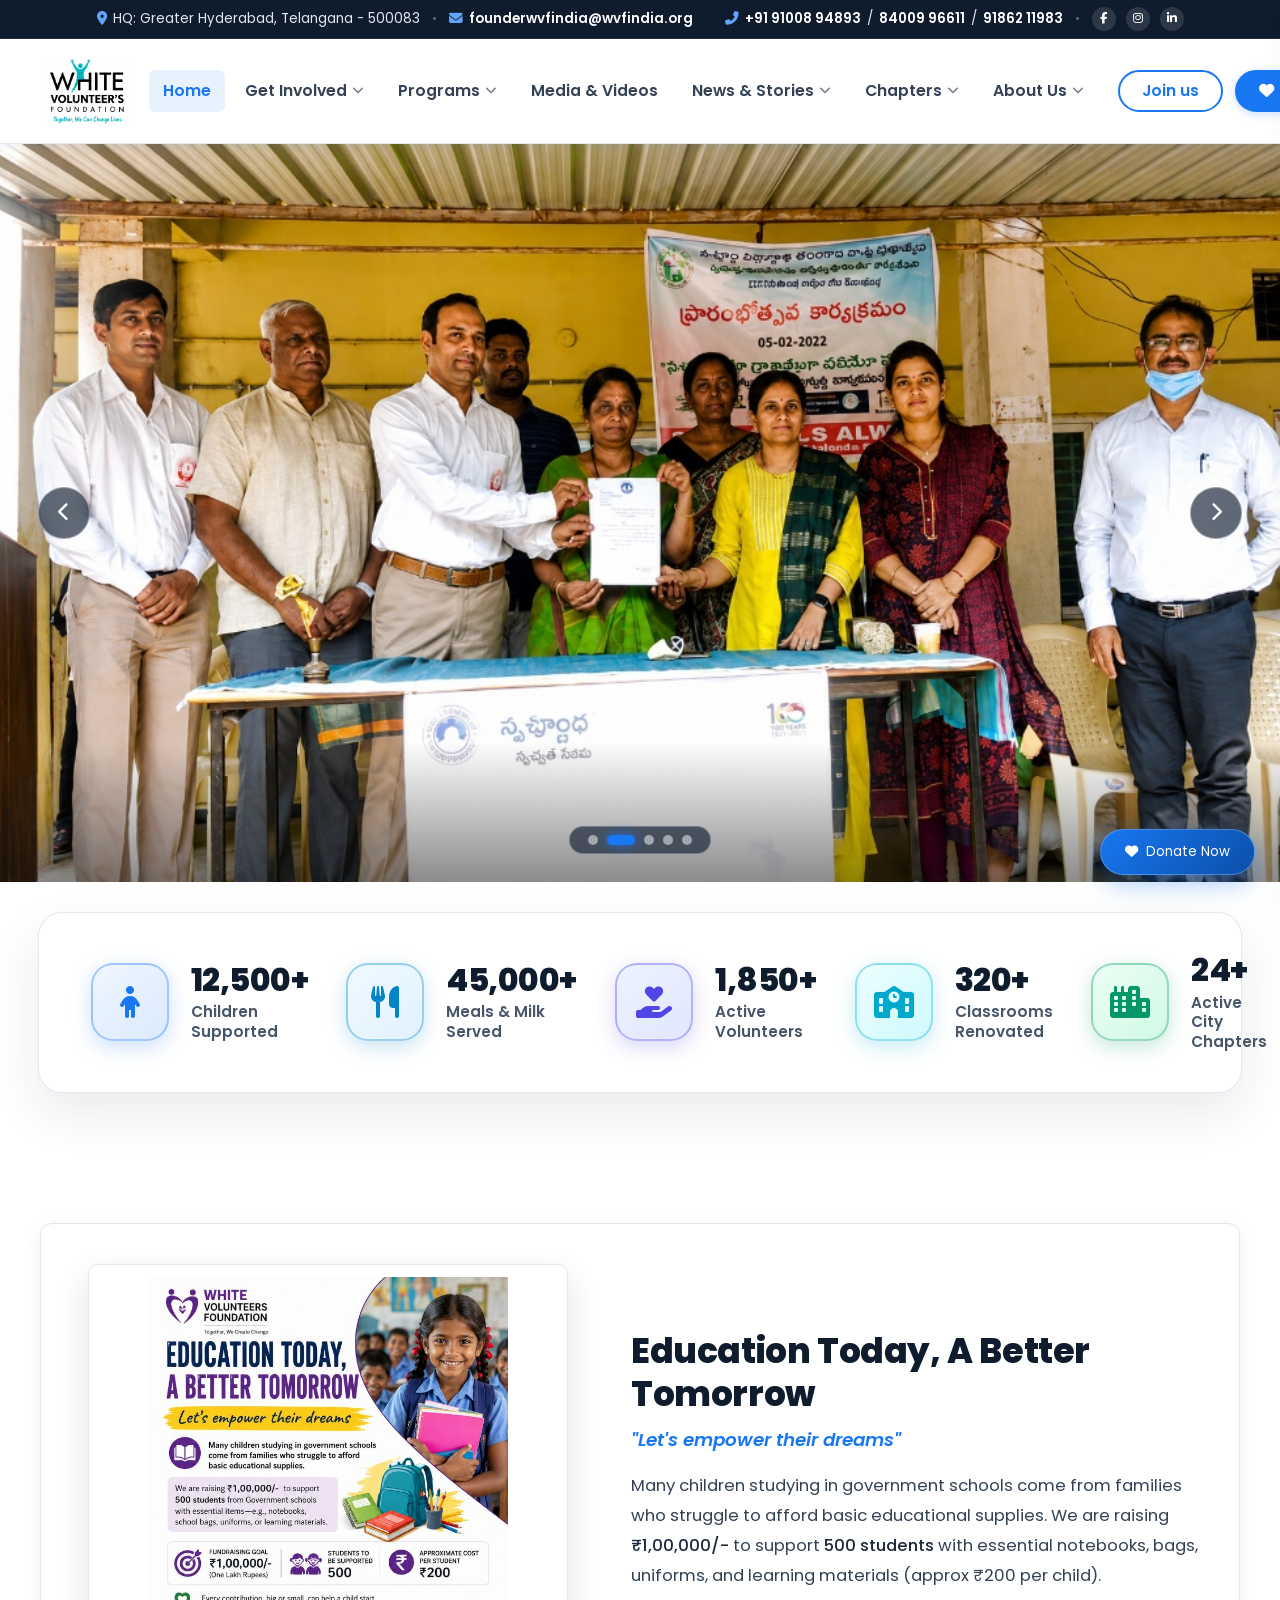
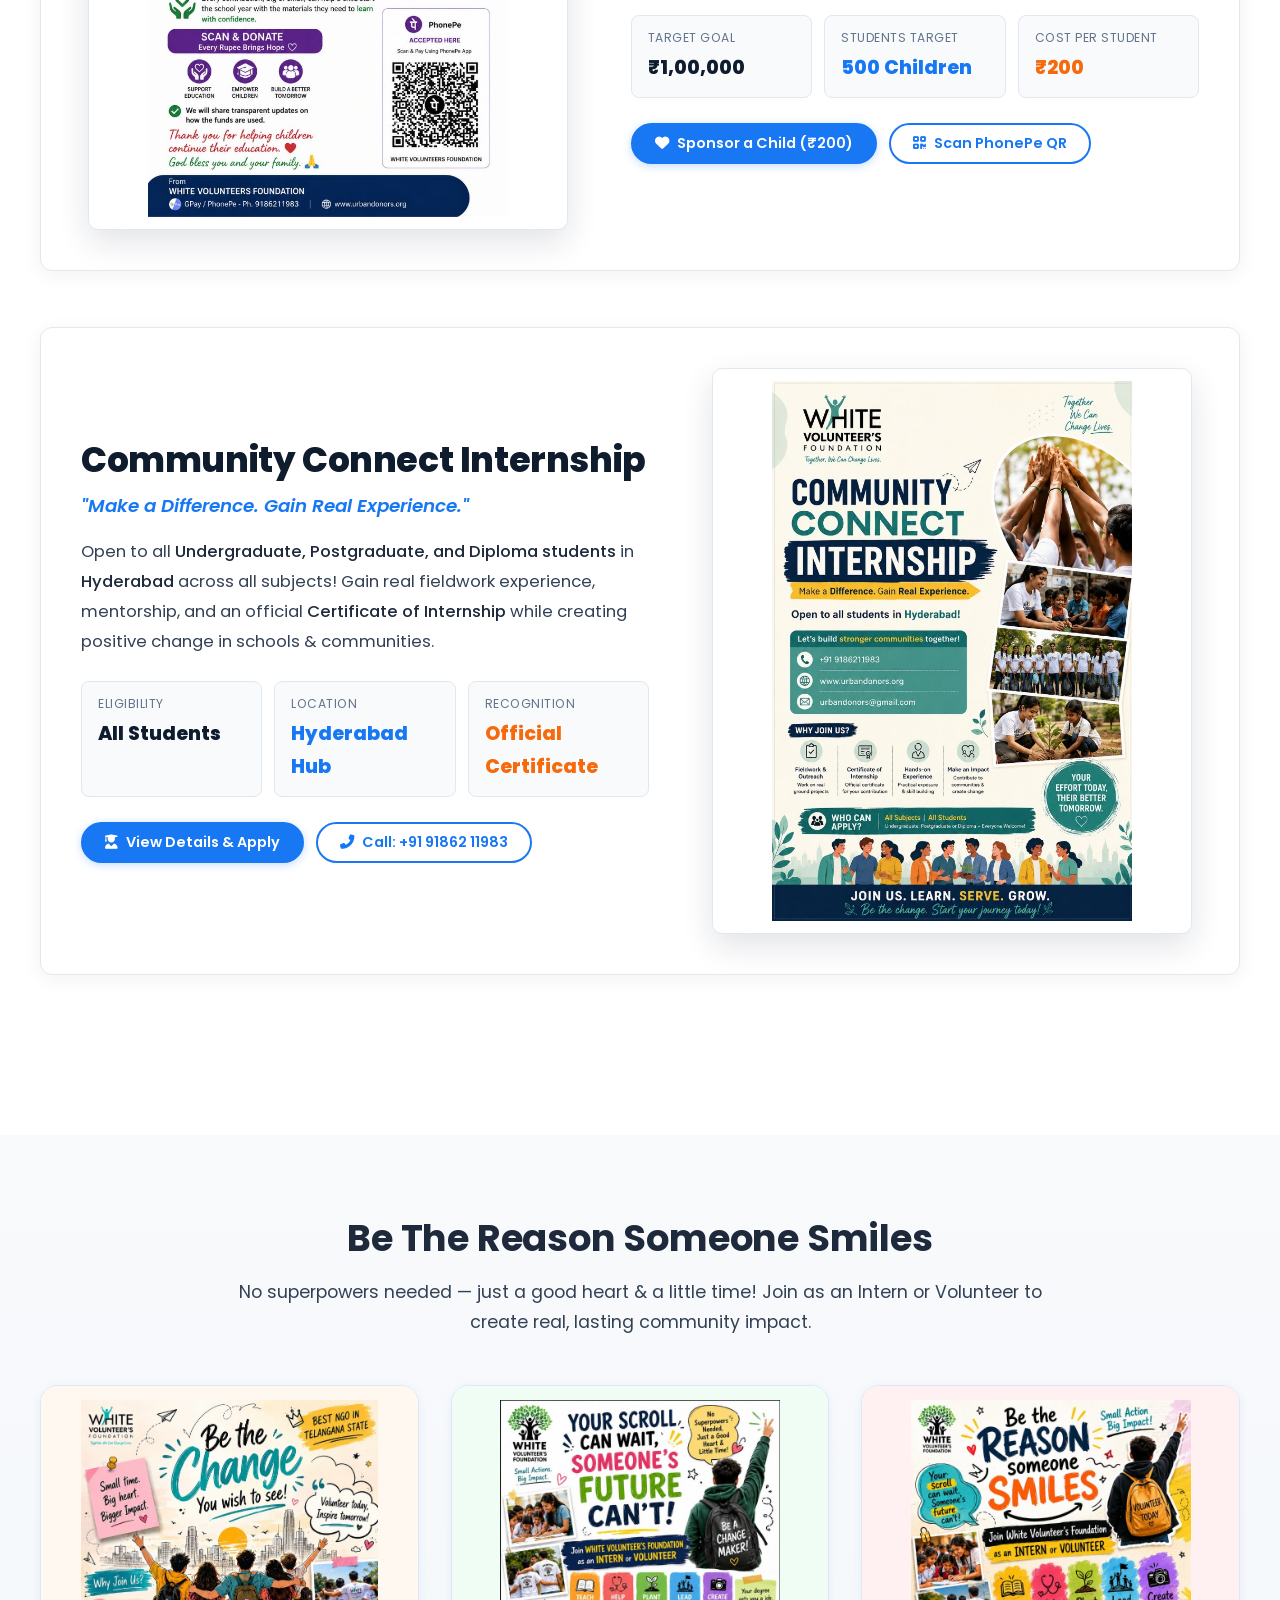
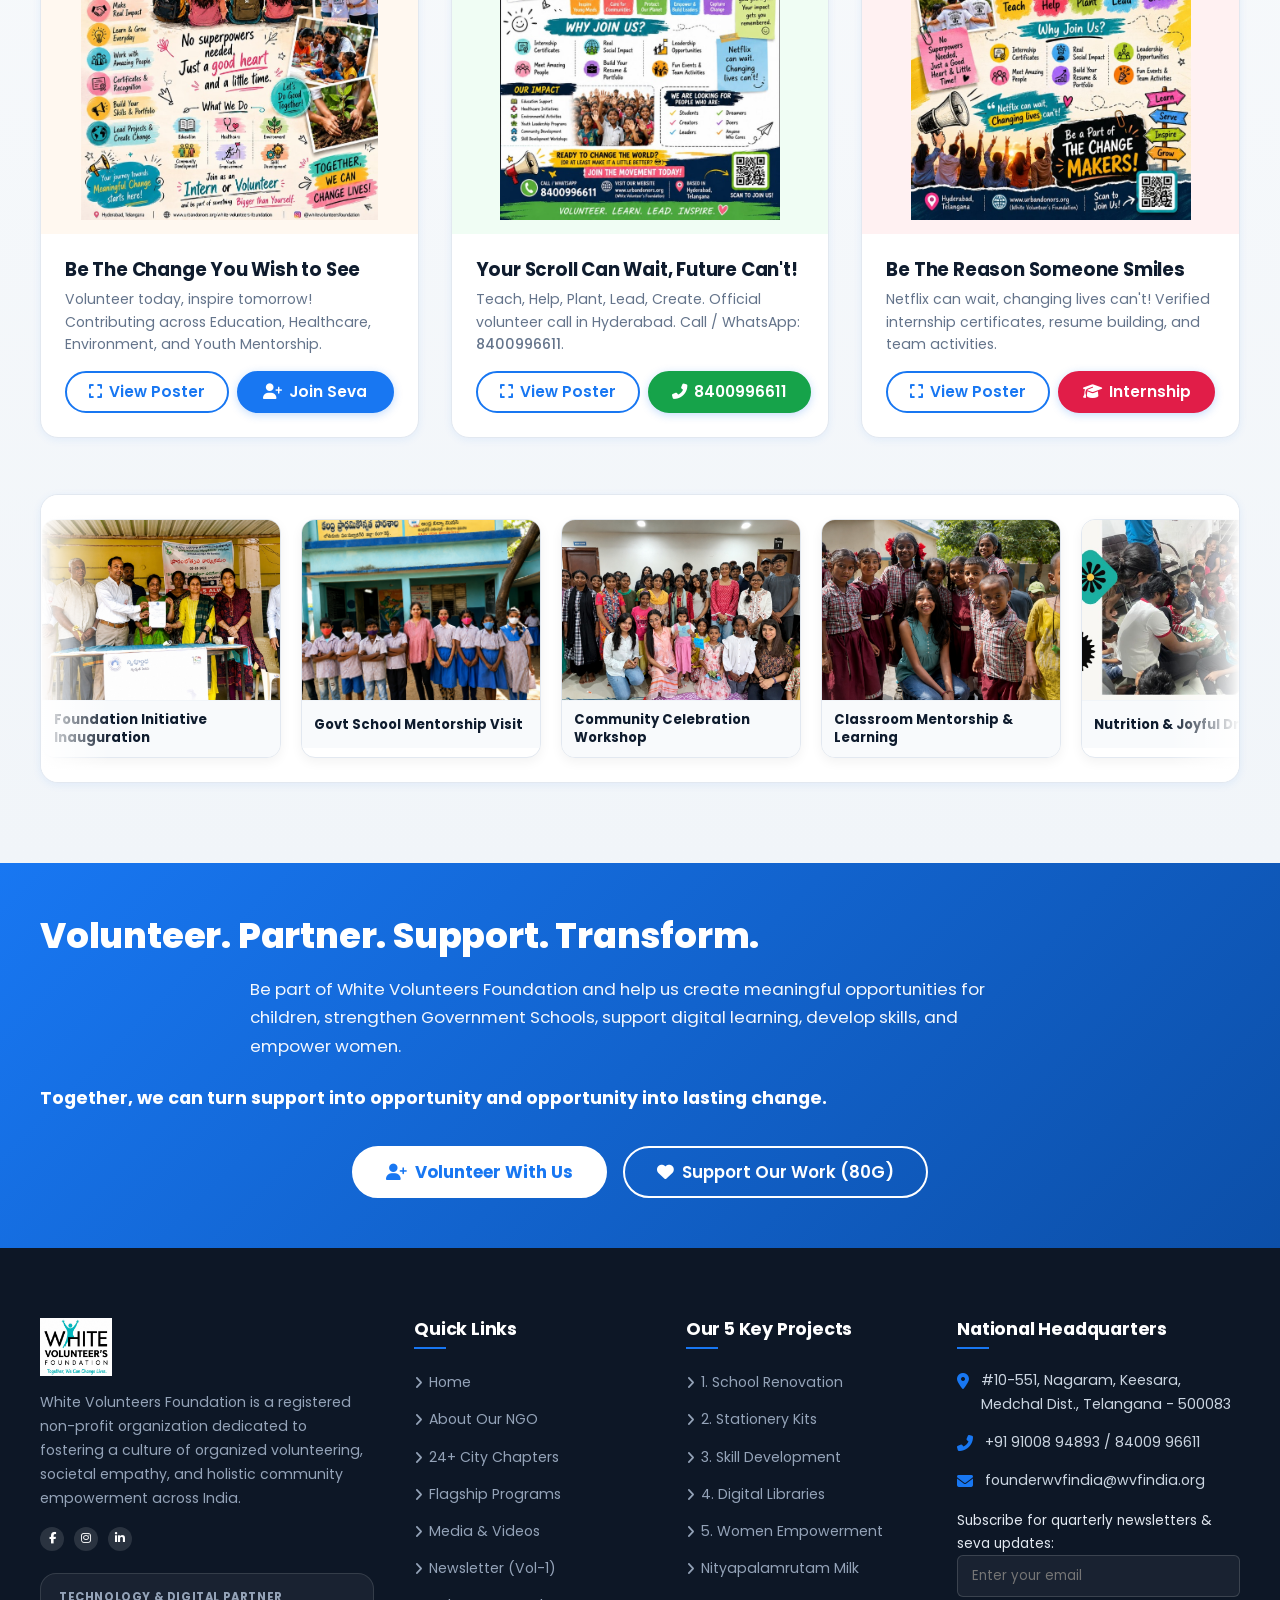
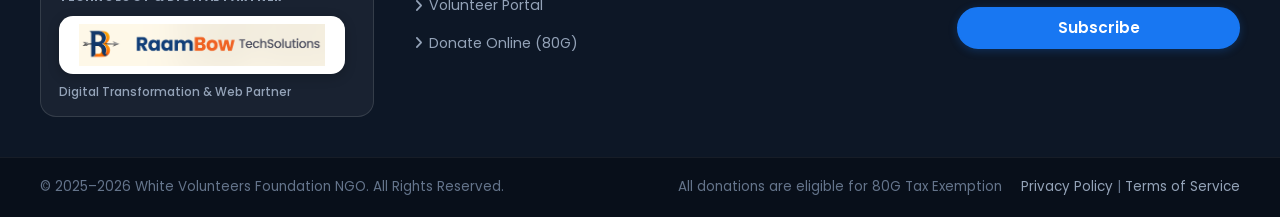
==== commit af1c03f8: "Enhance hero section with clean 5-photo showcase, full-width brand blue stats strip, and 2-second au" ====
--- a/index.html
+++ b/index.html
@@ -234,71 +234,51 @@
   </div>
 
   <!-- =========================================================================
-       4. Modern Split Hero Banner with 3-Second Auto-Rotating Photo Slideshow
+       4. Full-Width 5-Image Photo Showcase (Clean, High-Definition, No Text Overlay)
        ========================================================================= -->
-  <section class="hero-modern-split-section">
-    <div class="container hero-split-grid">
-      <!-- Left Column: Content -->
-      <div class="hero-modern-content">
-        <h1 class="hero-modern-title">
-          Empowering Youth.<br>
-          <span class="highlight-blue" style="color: #1877f2;">Transforming Society.</span>
-        </h1>
-        <p class="hero-modern-desc">
-          Together, we can build a better tomorrow through education, health, environment and community development across Telangana and beyond.
-        </p>
-        <div class="hero-modern-ctas">
-          <button class="btn-hero-donate" onclick="openDonateModal(1000, 'Hero Banner')">
-            <i class="fas fa-heart"></i> Donate Now
-          </button>
-          <button class="btn-hero-volunteer" onclick="openVolunteerModal('Hero Banner')">
-            <i class="fas fa-user-friends"></i> Become a Volunteer
-          </button>
-          <a href="programs.html" class="btn-hero-programs">
-            <i class="fas fa-th-large"></i> Explore Programs
-          </a>
-        </div>
-      </div>
-
-      <!-- Right Column: Auto-Rotating 3-Second Photo Slideshow -->
-      <div class="hero-slideshow-container">
-        <div class="hero-slides-wrapper">
-          <!-- Slide 1: Volunteers and School Children Outdoors -->
-          <div class="hero-split-slide active">
-            <img src="assets/images/volunteer-school-children-outdoors.jpg" alt="Volunteers and School Children Outdoors" loading="eager">
-          </div>
-          <!-- Slide 2: Founder Latha Maraveni with Govt School Students -->
-          <div class="hero-split-slide">
-            <img src="assets/images/latha-maraveni-govt-school-students.jpg" alt="Founder Latha Maraveni with Govt School Students">
-          </div>
-          <!-- Slide 3: Official Inauguration Ceremony -->
-          <div class="hero-split-slide">
-            <img src="assets/images/foundation-inauguration-ceremony.jpg" alt="Foundation Inauguration Ceremony">
-          </div>
-          <!-- Slide 4: Stationery and Notebooks Distribution -->
-          <div class="hero-split-slide">
-            <img src="assets/images/classroom-notebooks-students.jpg" alt="Stationery and Notebooks Distribution">
-          </div>
-          <!-- Slide 5: Volunteers and Children Community Hall -->
-          <div class="hero-split-slide">
-            <img src="assets/images/volunteers-children-community-hall.jpg" alt="Volunteers and Children Community Hall">
-          </div>
-          <!-- Slide 6: Volunteers with School Students in Classroom -->
-          <div class="hero-split-slide">
-            <img src="assets/images/volunteer-students-classroom-selfie.jpg" alt="Volunteers and School Students Classroom">
-          </div>
-        </div>
-
-        <!-- Slideshow Navigation Dots -->
-        <div class="hero-split-dots">
-          <span class="split-dot active" aria-label="Slide 1"></span>
-          <span class="split-dot" aria-label="Slide 2"></span>
-          <span class="split-dot" aria-label="Slide 3"></span>
-          <span class="split-dot" aria-label="Slide 4"></span>
-          <span class="split-dot" aria-label="Slide 5"></span>
-          <span class="split-dot" aria-label="Slide 6"></span>
-        </div>
-      </div>
+  <section class="hero-photo-showcase-section" id="hero">
+    <!-- 5 Full-Width High-Res Authentic Images (Reversed: Last to First) -->
+    <div class="hero-showcase-slides">
+      <!-- Slide 1: Volunteers & Children Community Programs (Originally Slide 5) -->
+      <div class="showcase-slide active">
+        <img src="assets/images/volunteers-children-community-hall.jpg" alt="Volunteers engaging in community school programs" loading="eager">
+      </div>
+      <!-- Slide 2: Foundation Inauguration Ceremony (Originally Slide 4) -->
+      <div class="showcase-slide">
+        <img src="assets/images/foundation-inauguration-ceremony.jpg" alt="White Volunteers Foundation Inauguration Ceremony">
+      </div>
+      <!-- Slide 3: Founder Latha Maraveni Visiting Govt School Students (Originally Slide 3) -->
+      <div class="showcase-slide">
+        <img src="assets/images/latha-maraveni-govt-school-students.jpg" alt="Founder Latha Maraveni visiting school students" style="object-position: center 65%;">
+      </div>
+      <!-- Slide 4: Classroom Stationery & Learning Kits (Originally Slide 2) -->
+      <div class="showcase-slide">
+        <img src="assets/images/classroom-notebooks-students.jpg" alt="Classroom Stationery and Education Kits Distribution">
+      </div>
+      <!-- Slide 5: School Children & Morning Nutrition (Originally Slide 1) -->
+      <div class="showcase-slide">
+        <img src="assets/images/volunteer-school-children-outdoors.jpg" alt="White Volunteers Foundation Morning Nutrition Program">
+      </div>
+    </div>
+
+    <!-- Soft Bottom Gradient for Contrast on Controls -->
+    <div class="hero-showcase-gradient"></div>
+
+    <!-- Navigation Arrows -->
+    <button class="hero-showcase-arrow hero-showcase-prev" id="heroSliderPrev" aria-label="Previous Slide">
+      <i class="fas fa-chevron-left"></i>
+    </button>
+    <button class="hero-showcase-arrow hero-showcase-next" id="heroSliderNext" aria-label="Next Slide">
+      <i class="fas fa-chevron-right"></i>
+    </button>
+
+    <!-- Slide Indicator Dots (5 Slides, 4s Auto-Scroll) -->
+    <div class="hero-showcase-dots">
+      <span class="showcase-dot active" data-slide="0" aria-label="Slide 1"></span>
+      <span class="showcase-dot" data-slide="1" aria-label="Slide 2"></span>
+      <span class="showcase-dot" data-slide="2" aria-label="Slide 3"></span>
+      <span class="showcase-dot" data-slide="3" aria-label="Slide 4"></span>
+      <span class="showcase-dot" data-slide="4" aria-label="Slide 5"></span>
     </div>
   </section>
 
@@ -309,10 +289,10 @@
     <div class="container">
       <div class="floating-stats-card" id="stats">
         
-        <!-- Stat 1: Lives / Children Impacted (Orange Badge) -->
+        <!-- Stat 1: Lives / Children Impacted (Signature Sapphire Blue Badge) -->
         <div class="floating-stat-item">
-          <div class="stat-badge-icon badge-orange">
-            <i class="fas fa-users"></i>
+          <div class="stat-badge-icon badge-sapphire">
+            <i class="fas fa-child"></i>
           </div>
           <div class="stat-content-wrap">
             <div class="stat-val counter" data-target="12500" data-suffix="+">0</div>
@@ -320,10 +300,10 @@
           </div>
         </div>
 
-        <!-- Stat 2: Students Educated (Blue Badge) -->
+        <!-- Stat 2: Meals & Milk Served (Royal Blue Nutrition Badge) -->
         <div class="floating-stat-item">
           <div class="stat-badge-icon badge-blue">
-            <i class="fas fa-user-graduate"></i>
+            <i class="fas fa-utensils"></i>
           </div>
           <div class="stat-content-wrap">
             <div class="stat-val counter" data-target="45000" data-suffix="+">0</div>
@@ -331,10 +311,10 @@
           </div>
         </div>
 
-        <!-- Stat 3: Active Volunteers (Sky Blue Badge) -->
+        <!-- Stat 3: Active Volunteers (Indigo Volunteer Helping Badge) -->
         <div class="floating-stat-item">
-          <div class="stat-badge-icon badge-sky">
-            <i class="fas fa-hands-helping"></i>
+          <div class="stat-badge-icon badge-indigo">
+            <i class="fas fa-hand-holding-heart"></i>
           </div>
           <div class="stat-content-wrap">
             <div class="stat-val counter" data-target="1850" data-suffix="+">0</div>
@@ -342,10 +322,10 @@
           </div>
         </div>
 
-        <!-- Stat 4: Health / Classroom Renovations (Warm Orange Badge) -->
+        <!-- Stat 4: Classrooms Renovated (Teal School Renovation Badge) -->
         <div class="floating-stat-item">
-          <div class="stat-badge-icon badge-heart">
-            <i class="fas fa-heartbeat"></i>
+          <div class="stat-badge-icon badge-teal">
+            <i class="fas fa-school"></i>
           </div>
           <div class="stat-content-wrap">
             <div class="stat-val counter" data-target="320" data-suffix="+">0</div>
@@ -353,10 +333,10 @@
           </div>
         </div>
 
-        <!-- Stat 5: City Chapters (Green Badge) -->
+        <!-- Stat 5: City Chapters (Emerald City Network Badge) -->
         <div class="floating-stat-item">
-          <div class="stat-badge-icon badge-green">
-            <i class="fas fa-map-marked-alt"></i>
+          <div class="stat-badge-icon badge-emerald">
+            <i class="fas fa-city"></i>
           </div>
           <div class="stat-content-wrap">
             <div class="stat-val counter" data-target="24" data-suffix="+">0</div>
--- a/assets/css/style.css
+++ b/assets/css/style.css
@@ -48,6 +48,7 @@
   --font-body: 'Poppins', -apple-system, BlinkMacSystemFont, 'Segoe UI', Roboto, sans-serif;
   --font-nav: 'Poppins', -apple-system, BlinkMacSystemFont, 'Segoe UI', Roboto, sans-serif;
   --font-main: 'Poppins', -apple-system, BlinkMacSystemFont, 'Segoe UI', Roboto, sans-serif;
+  --font-cursive: 'Poppins', -apple-system, BlinkMacSystemFont, 'Segoe UI', Roboto, sans-serif;
   --font-cursive: 'Poppins', -apple-system, BlinkMacSystemFont, 'Segoe UI', Roboto, sans-serif;
 
   /* UI Transitions & Radius */
@@ -273,32 +274,34 @@
 
 /* --- Main Navigation Header --- */
 .site-header {
-  background: var(--bg-warm);
   position: sticky;
   top: 0;
   z-index: 1000;
-  box-shadow: 0 2px 10px rgba(0, 0, 0, 0.04);
-  transition: background 0.3s ease, box-shadow 0.3s ease;
+  background-color: var(--bg-page);
+  border-bottom: 1px solid var(--border-color);
+  box-shadow: var(--shadow-sm);
+  transition: var(--transition);
   width: 100%;
 }
 
 .site-header .container {
-  max-width: 100%;
+  max-width: 1440px;
+  margin: 0 auto;
   padding-left: clamp(16px, 3.5vw, 60px);
   padding-right: clamp(16px, 3.5vw, 60px);
 }
 
 .topbar .container {
-  max-width: 1320px;
+  max-width: 1440px;
   margin: 0 auto;
   padding-left: 20px;
   padding-right: 20px;
 }
 
 .site-header.scrolled {
-  background: rgba(255, 255, 255, 0.98);
-  backdrop-filter: blur(12px);
-  box-shadow: 0 4px 20px rgba(0, 0, 0, 0.08);
+  background-color: rgba(255, 255, 255, 0.98);
+  backdrop-filter: blur(10px);
+  box-shadow: var(--shadow-md);
 }
 
 .navbar {
@@ -307,66 +310,64 @@
   justify-content: space-between;
   width: 100%;
   gap: 20px;
-  padding: 8px 0;
+  padding: 1rem 0;
   transition: padding 0.3s ease;
 }
 
 .site-header.scrolled .navbar {
-  padding: 6px 0;
+  padding: 0.65rem 0;
 }
 
 /* Logo Image Container */
 .logo-container {
   display: inline-flex;
   align-items: center;
-  gap: 10px;
+  gap: 12px;
   text-decoration: none;
   padding: 2px 0;
   flex-shrink: 0;
-  min-width: max-content;
 }
 
 .brand-logo-img {
-  height: 84px;
-  width: auto;
-  max-width: 230px;
-  object-fit: contain;
-  border-radius: 10px;
-  display: block;
-  transition: height 0.3s ease, transform 0.3s ease;
-}
-
-.site-header.scrolled .brand-logo-img {
-  height: 70px;
-}
-
-.footer-brand-logo-wrap {
-  display: inline-block;
-  background: #ffffff;
-  padding: 10px 20px;
-  border-radius: 16px;
-  margin-bottom: 16px;
-  box-shadow: 0 4px 16px rgba(0, 0, 0, 0.25);
-  transition: transform 0.2s ease;
-}
-
-.footer-brand-logo-wrap:hover {
-  transform: scale(1.02);
-}
-
-.footer-brand-logo-img {
-  height: 100px;
+  height: 68px;
   width: auto;
   max-width: 220px;
   object-fit: contain;
+  border-radius: 8px;
   display: block;
+  transition: height 0.3s ease, transform 0.3s ease;
+}
+
+.site-header.scrolled .brand-logo-img {
+  height: 58px;
+}
+
+.brand-title-wrap {
+  display: flex;
+  flex-direction: column;
+}
+
+.brand-main-text {
+  font-family: var(--font-heading);
+  font-size: 1.15rem;
+  font-weight: 800;
+  color: var(--primary);
+  line-height: 1.1;
+  letter-spacing: -0.2px;
+}
+
+.brand-tagline-text {
+  font-size: 0.76rem;
+  font-weight: 500;
+  color: var(--text-muted);
+  letter-spacing: 0.2px;
 }
 
 /* Navigation Links */
 .nav-menu {
   display: flex;
   align-items: center;
-  gap: 8px;
+  gap: 6px;
   list-style: none;
   margin: 0 auto;
   padding: 0;
@@ -379,20 +380,21 @@
 }
 
 .nav-link {
-  color: var(--dark);
+  color: var(--text-main);
   font-weight: 600;
-  font-size: 1.05rem;
-  padding: 10px 15px;
+  font-size: 0.98rem;
+  padding: 8px 14px;
   border-radius: var(--radius-sm);
   display: inline-flex;
   align-items: center;
-  gap: 6px;
+  gap: 5px;
   white-space: nowrap;
   transition: var(--transition);
 }
 
 .nav-link i {
-  font-size: 0.78rem;
+  font-size: 0.72rem;
+  opacity: 0.7;
   transition: transform 0.25s ease;
 }
 
@@ -544,17 +546,11 @@
   margin-bottom: 15px;
 }
 
-/* Header Buttons Stack */
+/* Header Actions */
 .header-actions {
   display: flex;
   align-items: center;
-  gap: 10px;
-}
-
-.header-buttons-stack {
-  display: flex;
-  flex-direction: column;
-  gap: 6px;
+  gap: 0.75rem;
 }
 
 /* Standard & Pill Buttons */
@@ -594,7 +590,7 @@
   flex-shrink: 0;
 }
 
-/* Sky Blue Primary Button */
+/* Sky Blue Primary Buttons */
 .btn-primary {
   background-color: var(--primary);
   color: #ffffff;
@@ -608,7 +604,6 @@
   color: #ffffff;
 }
 
-/* Sky Blue Outline Button */
 .btn-outline {
   background-color: transparent;
   color: var(--primary);
@@ -618,43 +613,6 @@
 .btn-outline:hover {
   background-color: var(--primary);
   color: #ffffff;
-}
-
-/* Header Specific Actions - Royal Blue Theme */
-.header-actions {
-  display: flex;
-  align-items: center;
-  gap: 12px;
-}
-
-.header-actions .btn-outline {
-  border-color: var(--primary);
-  color: var(--primary);
-  border-radius: 8px;
-  padding: 8px 18px;
-  font-weight: 600;
-  background: transparent;
-}
-
-.header-actions .btn-outline:hover {
-  background: var(--primary);
-  color: #ffffff;
-}
-
-.header-actions .btn-primary {
-  background-color: var(--primary);
-  border-color: var(--primary);
-  color: #ffffff;
-  border-radius: 8px;
-  padding: 8px 20px;
-  font-weight: 600;
-  box-shadow: 0 4px 12px rgba(24, 119, 242, 0.28);
-}
-
-.header-actions .btn-primary:hover {
-  background-color: var(--primary-dark);
-  border-color: var(--primary-dark);
-  box-shadow: 0 6px 18px rgba(24, 119, 242, 0.38);
 }
 
 /* Warm Saffron Accent Button */
@@ -880,188 +838,120 @@
 }
 
 /* =========================================================================
-   Modern Split Hero Banner with 3-Second Side Slideshow (Royal Blue Theme)
+   Full-Width 5-Image Photo Showcase (Clean, High-Definition, No Text Overlay)
    ========================================================================= */
-.hero-modern-split-section {
+.hero-photo-showcase-section {
   position: relative;
   width: 100%;
-  background-color: #ffffff;
-  padding: 40px 0 25px 0;
+  height: clamp(600px, 82vh, 880px);
   overflow: hidden;
-}
-
-.hero-split-grid {
-  display: grid;
-  grid-template-columns: 1.05fr 1fr;
-  gap: clamp(24px, 4vw, 50px);
-  align-items: center;
-}
-
-.hero-modern-content {
-  position: relative;
-  z-index: 2;
-}
-
-.hero-modern-title {
-  font-size: clamp(2.3rem, 4vw, 3.4rem);
-  font-weight: 800;
-  color: var(--secondary);
-  line-height: 1.15;
-  letter-spacing: -0.5px;
-  margin-bottom: 1.25rem;
-}
-
-.hero-modern-title .highlight-blue {
-  color: #1877f2 !important;
-  display: inline-block;
-}
-
-.hero-modern-desc {
-  font-size: 1.08rem;
-  line-height: 1.7;
-  color: #475569;
-  margin-bottom: 2.2rem;
-  max-width: 520px;
-  font-weight: 400;
-}
-
-.hero-modern-ctas {
-  display: flex;
-  align-items: center;
-  gap: 12px;
-  flex-wrap: wrap;
-}
-
-.btn-hero-donate {
-  background: var(--primary); /* #1877f2 */
-  color: #ffffff !important;
-  border: none;
-  padding: 13px 26px;
-  border-radius: 8px;
-  font-weight: 600;
-  font-size: 0.98rem;
-  display: inline-flex;
-  align-items: center;
-  gap: 9px;
-  box-shadow: 0 4px 14px rgba(24, 119, 242, 0.32);
-  cursor: pointer;
-  transition: all 0.2s ease;
-  text-decoration: none;
-}
-
-.btn-hero-donate:hover {
-  background: var(--primary-dark);
-  transform: translateY(-2px);
-  box-shadow: 0 6px 20px rgba(24, 119, 242, 0.42);
-}
-
-.btn-hero-volunteer {
-  background: #15803d;
-  color: #ffffff !important;
-  border: none;
-  padding: 13px 26px;
-  border-radius: 8px;
-  font-weight: 600;
-  font-size: 0.98rem;
-  display: inline-flex;
-  align-items: center;
-  gap: 9px;
-  box-shadow: 0 4px 14px rgba(21, 128, 61, 0.25);
-  cursor: pointer;
-  transition: all 0.2s ease;
-  text-decoration: none;
-}
-
-.btn-hero-volunteer:hover {
-  background: #166534;
-  transform: translateY(-2px);
-  box-shadow: 0 6px 20px rgba(21, 128, 61, 0.35);
-}
-
-.btn-hero-programs {
-  background: #ffffff;
-  color: #1e293b !important;
-  border: 1.5px solid #cbd5e1;
-  padding: 13px 24px;
-  border-radius: 8px;
-  font-weight: 600;
-  font-size: 0.98rem;
-  display: inline-flex;
-  align-items: center;
-  gap: 9px;
-  cursor: pointer;
-  transition: all 0.2s ease;
-  text-decoration: none;
-}
-
-.btn-hero-programs:hover {
-  background: #f8fafc;
-  border-color: #475569;
-  transform: translateY(-2px);
-}
-
-/* --- Right Side 3-Second Slideshow Container --- */
-.hero-slideshow-container {
-  position: relative;
-  width: 100%;
-  height: clamp(380px, 42vw, 470px);
-  border-radius: 20px;
-  overflow: hidden;
-  box-shadow: 0 16px 40px rgba(15, 28, 46, 0.12);
-  border: 4px solid #ffffff;
-  background: #f1f5f9;
-}
-
-.hero-slides-wrapper {
-  position: relative;
-  width: 100%;
-  height: 100%;
-}
-
-.hero-split-slide {
+  background: #0f1c2e;
+}
+
+.hero-showcase-slides {
   position: absolute;
   top: 0;
   left: 0;
   width: 100%;
   height: 100%;
+  z-index: 1;
+}
+
+.showcase-slide {
+  position: absolute;
+  top: 0;
+  left: 0;
+  width: 100%;
+  height: 100%;
   opacity: 0;
   visibility: hidden;
-  transition: opacity 0.7s cubic-bezier(0.4, 0, 0.2, 1), transform 0.7s ease;
-  transform: scale(1.02);
-}
-
-.hero-split-slide.active {
+  transition: opacity 0.45s ease;
+}
+
+.showcase-slide.active {
   opacity: 1;
   visibility: visible;
-  transform: scale(1);
   z-index: 1;
 }
 
-.hero-split-slide img {
+.showcase-slide img {
   width: 100%;
   height: 100%;
   object-fit: cover;
-  object-position: center 30%;
-}
-
-/* Slideshow navigation dots */
-.hero-split-dots {
+  object-position: center 25%;
+  display: block;
+}
+
+.showcase-slide:nth-child(3) img {
+  object-position: center 65%;
+}
+
+/* Soft bottom vignette only for subtle control contrast */
+.hero-showcase-gradient {
   position: absolute;
-  bottom: 16px;
+  bottom: 0;
+  left: 0;
+  width: 100%;
+  height: 140px;
+  background: linear-gradient(to top, rgba(0, 0, 0, 0.45) 0%, transparent 100%);
+  z-index: 2;
+  pointer-events: none;
+}
+
+/* Navigation Arrow Controls */
+.hero-showcase-arrow {
+  position: absolute;
+  top: 50%;
+  transform: translateY(-50%);
+  width: 52px;
+  height: 52px;
+  border-radius: 50%;
+  background: rgba(15, 28, 46, 0.65);
+  backdrop-filter: blur(8px);
+  border: 1.5px solid rgba(255, 255, 255, 0.35);
+  color: #ffffff;
+  display: flex;
+  align-items: center;
+  justify-content: center;
+  cursor: pointer;
+  z-index: 10;
+  transition: all 0.25s ease;
+  font-size: 1.2rem;
+}
+
+.hero-showcase-arrow:hover {
+  background: var(--primary);
+  border-color: var(--primary);
+  transform: translateY(-50%) scale(1.1);
+  box-shadow: 0 4px 16px rgba(24, 119, 242, 0.5);
+}
+
+.hero-showcase-prev {
+  left: clamp(18px, 3vw, 44px);
+}
+
+.hero-showcase-next {
+  right: clamp(18px, 3vw, 44px);
+}
+
+/* 5-Slide Indicator Dots */
+.hero-showcase-dots {
+  position: absolute;
+  bottom: 28px;
   left: 50%;
   transform: translateX(-50%);
   display: flex;
   align-items: center;
-  gap: 8px;
-  z-index: 5;
+  gap: 9px;
+  z-index: 10;
   background: rgba(15, 28, 46, 0.65);
   backdrop-filter: blur(8px);
-  padding: 6px 14px;
-  border-radius: 20px;
+  padding: 8px 18px;
+  border-radius: 30px;
   border: 1px solid rgba(255, 255, 255, 0.25);
 }
 
-.split-dot {
+.showcase-dot {
   width: 10px;
   height: 10px;
   border-radius: 50%;
@@ -1070,123 +960,166 @@
   transition: all 0.3s ease;
 }
 
-.split-dot.active {
+.showcase-dot.active {
   background: var(--primary);
-  width: 24px;
+  box-shadow: 0 0 12px rgba(24, 119, 242, 0.85);
+  width: 28px;
   border-radius: 8px;
 }
 
+@media (max-width: 991px) {
+  .hero-photo-showcase-section {
+    height: clamp(500px, 70vh, 650px);
+  }
+}
+
+@media (max-width: 768px) {
+  .hero-photo-showcase-section {
+    height: clamp(400px, 60vh, 520px);
+  }
+  
+  .hero-showcase-arrow {
+    width: 42px;
+    height: 42px;
+    font-size: 1rem;
+  }
+}
+
 /* =========================================================================
-   Floating Impact Stats Strip (Brought Down to not cover photos)
+   Floating Impact Stats Strip (Grand Full-Page Width & Prominent Badges)
    ========================================================================= */
 .floating-stats-wrapper {
   position: relative;
   z-index: 10;
-  margin-top: 15px;
-  margin-bottom: 30px;
+  margin-top: 30px;
+  margin-bottom: 50px;
+  width: 100%;
+  padding: 0 clamp(16px, 3vw, 48px);
+  box-sizing: border-box;
+}
+
+.floating-stats-wrapper .container {
+  max-width: 100%;
+  width: 100%;
+  padding: 0;
+  margin: 0 auto;
 }
 
 .floating-stats-card {
   background: #ffffff;
-  border-radius: 16px;
-  box-shadow: 0 10px 30px rgba(0, 0, 0, 0.07);
-  border: 1px solid #e2e8f0;
-  padding: 24px 30px;
+  border-radius: 24px;
+  box-shadow: 0 20px 50px rgba(15, 28, 46, 0.09);
+  border: 1px solid rgba(226, 232, 240, 0.95);
+  padding: 40px clamp(24px, 4vw, 64px);
   display: grid;
   grid-template-columns: repeat(5, 1fr);
-  gap: 20px;
-  align-items: center;
+  gap: clamp(24px, 3vw, 48px);
+  align-items: center;
+  width: 100%;
+  box-sizing: border-box;
 }
 
 .floating-stat-item {
   display: flex;
   align-items: center;
-  gap: 14px;
+  gap: 22px;
+  transition: transform 0.25s ease;
+}
+
+.floating-stat-item:hover {
+  transform: translateY(-4px);
 }
 
 .stat-badge-icon {
-  width: 52px;
-  height: 52px;
-  border-radius: 50%;
+  width: 78px;
+  height: 78px;
+  border-radius: 22px;
   display: flex;
   align-items: center;
   justify-content: center;
-  font-size: 1.25rem;
+  font-size: 2rem;
   flex-shrink: 0;
-}
-
+  transition: all 0.3s cubic-bezier(0.4, 0, 0.2, 1);
+}
+
+.floating-stat-item:hover .stat-badge-icon {
+  transform: translateY(-4px) scale(1.08);
+}
+
+.badge-sapphire,
 .badge-orange {
-  background: #fff7ed;
-  color: #ea580c;
-  border: 2px solid #ffedd5;
+  background: linear-gradient(135deg, #eff6ff 0%, #dbeafe 100%);
+  color: #1877f2;
+  border: 2px solid rgba(24, 119, 242, 0.35);
+  box-shadow: 0 6px 20px rgba(24, 119, 242, 0.22);
 }
 
 .badge-blue {
-  background: #eff6ff;
-  color: #2563eb;
-  border: 2px solid #dbeafe;
-}
-
-.badge-sky {
-  background: #f0f9ff;
+  background: linear-gradient(135deg, #f0f9ff 0%, #e0f2fe 100%);
   color: #0284c7;
-  border: 2px solid #e0f2fe;
-}
-
-.badge-heart {
-  background: #fff1f2;
-  color: #e11d48;
-  border: 2px solid #ffe4e6;
-}
-
-.badge-green {
-  background: #f0fdf4;
-  color: #16a34a;
-  border: 2px solid #dcfce7;
+  border: 2px solid rgba(2, 132, 199, 0.35);
+  box-shadow: 0 6px 20px rgba(2, 132, 199, 0.22);
+}
+
+.badge-indigo {
+  background: linear-gradient(135deg, #eef2ff 0%, #e0e7ff 100%);
+  color: #4f46e5;
+  border: 2px solid rgba(79, 70, 229, 0.35);
+  box-shadow: 0 6px 20px rgba(79, 70, 229, 0.22);
+}
+
+.badge-teal {
+  background: linear-gradient(135deg, #ecfeff 0%, #cffafe 100%);
+  color: #00a8cc;
+  border: 2px solid rgba(0, 168, 204, 0.35);
+  box-shadow: 0 6px 20px rgba(0, 168, 204, 0.22);
+}
+
+.badge-emerald {
+  background: linear-gradient(135deg, #ecfdf5 0%, #d1fae5 100%);
+  color: #059669;
+  border: 2px solid rgba(5, 150, 105, 0.35);
+  box-shadow: 0 6px 20px rgba(5, 150, 105, 0.22);
 }
 
 .stat-val {
-  font-size: 1.45rem;
+  font-size: clamp(2rem, 2.3vw, 2.5rem);
   font-weight: 800;
-  color: #0f172a;
-  line-height: 1.1;
+  color: #0f1c2e;
+  line-height: 1.05;
   font-family: var(--font-heading);
+  letter-spacing: -0.5px;
 }
 
 .stat-lbl {
-  font-size: 0.82rem;
-  font-weight: 500;
-  color: #64748b;
-  margin-top: 3px;
-  line-height: 1.25;
-}
-
-@media (max-width: 1024px) {
-  .hero-split-grid {
-    grid-template-columns: 1fr;
-    gap: 30px;
-  }
+  font-size: clamp(0.95rem, 1.1vw, 1.1rem);
+  font-weight: 600;
+  color: #475569;
+  margin-top: 6px;
+  line-height: 1.3;
+}
+
+@media (max-width: 1200px) {
   .floating-stats-card {
     grid-template-columns: repeat(3, 1fr);
-    margin-top: 0;
+    gap: 28px;
+    padding: 30px;
   }
 }
 
 @media (max-width: 768px) {
-  .hero-modern-split-section {
-    padding: 30px 0 20px 0;
-  }
   .floating-stats-card {
     grid-template-columns: 1fr;
-    gap: 16px;
-    padding: 20px;
+    gap: 20px;
+    padding: 24px;
   }
-  .hero-modern-ctas {
-    flex-direction: column;
-    align-items: stretch;
+  .stat-badge-icon {
+    width: 64px;
+    height: 64px;
+    font-size: 1.55rem;
   }
-  .btn-hero-donate, .btn-hero-volunteer, .btn-hero-programs {
-    justify-content: center;
+  .stat-val {
+    font-size: 1.85rem;
   }
 }
 
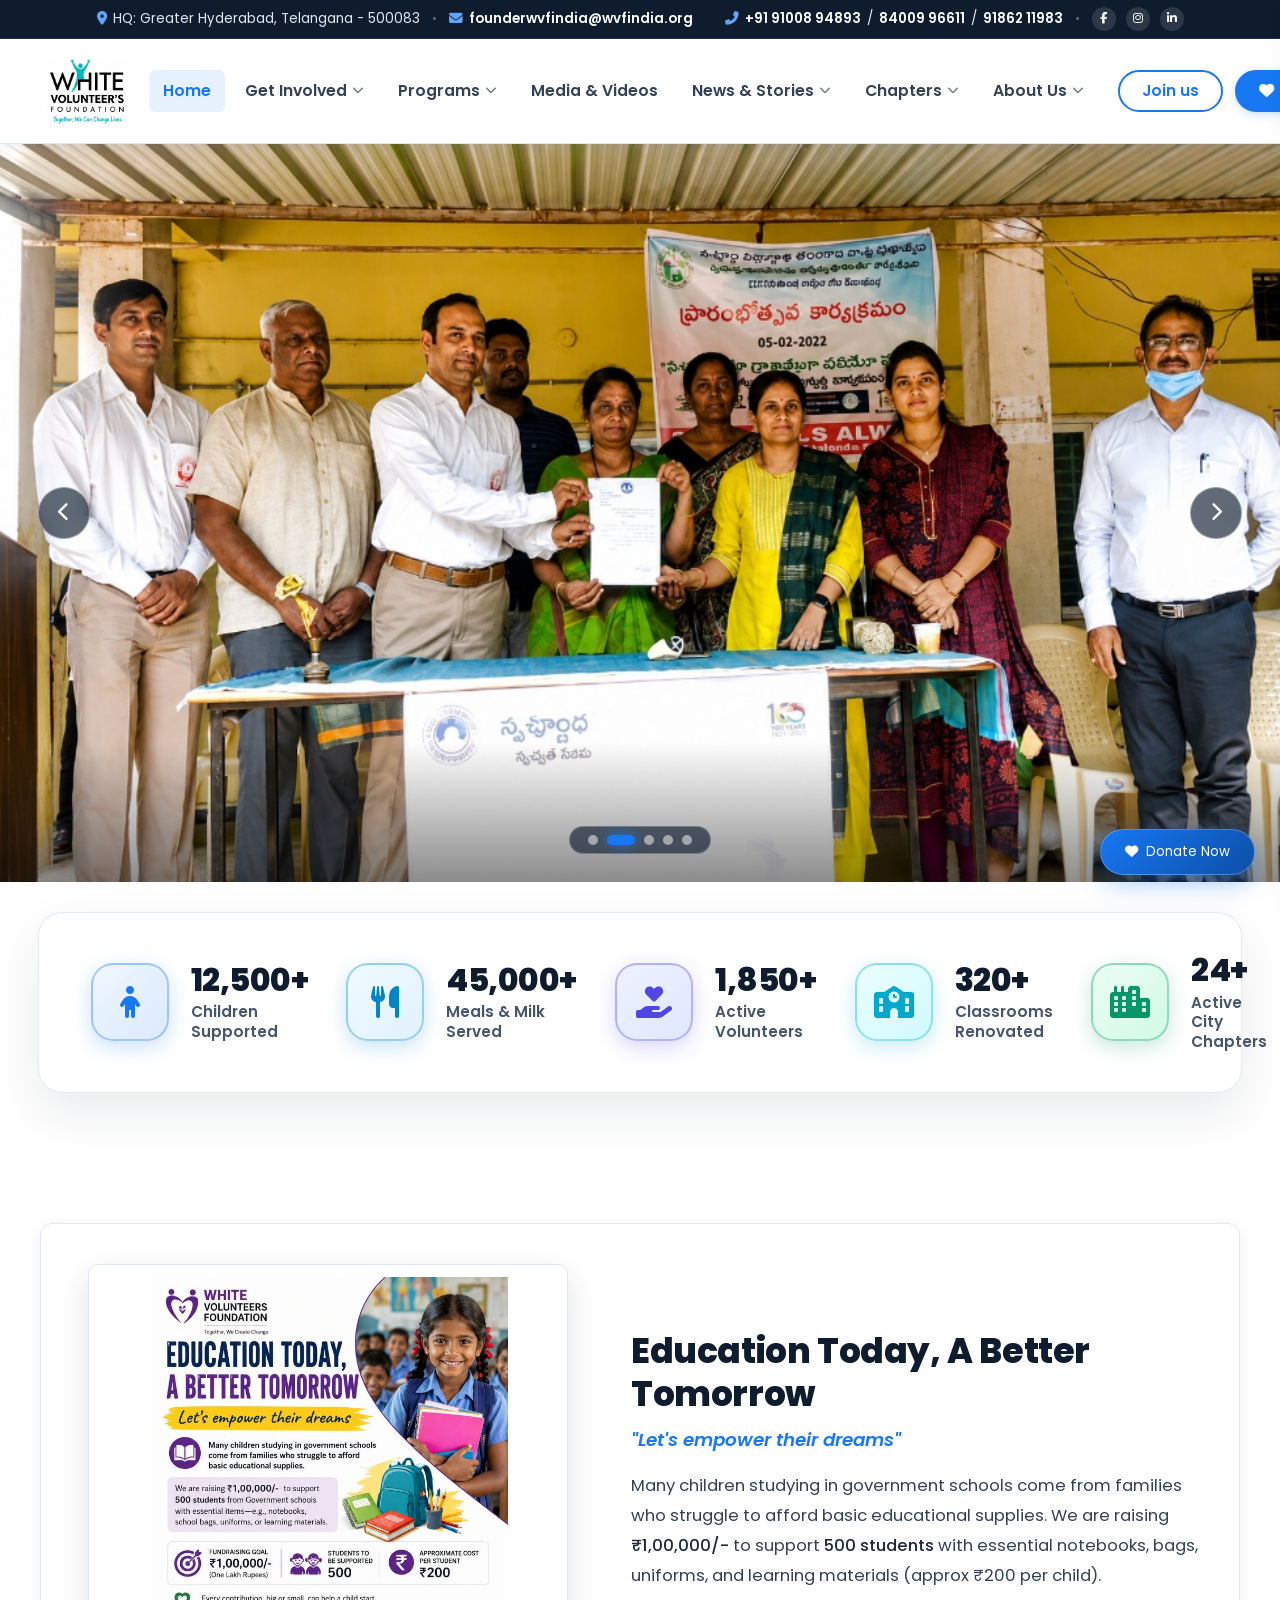
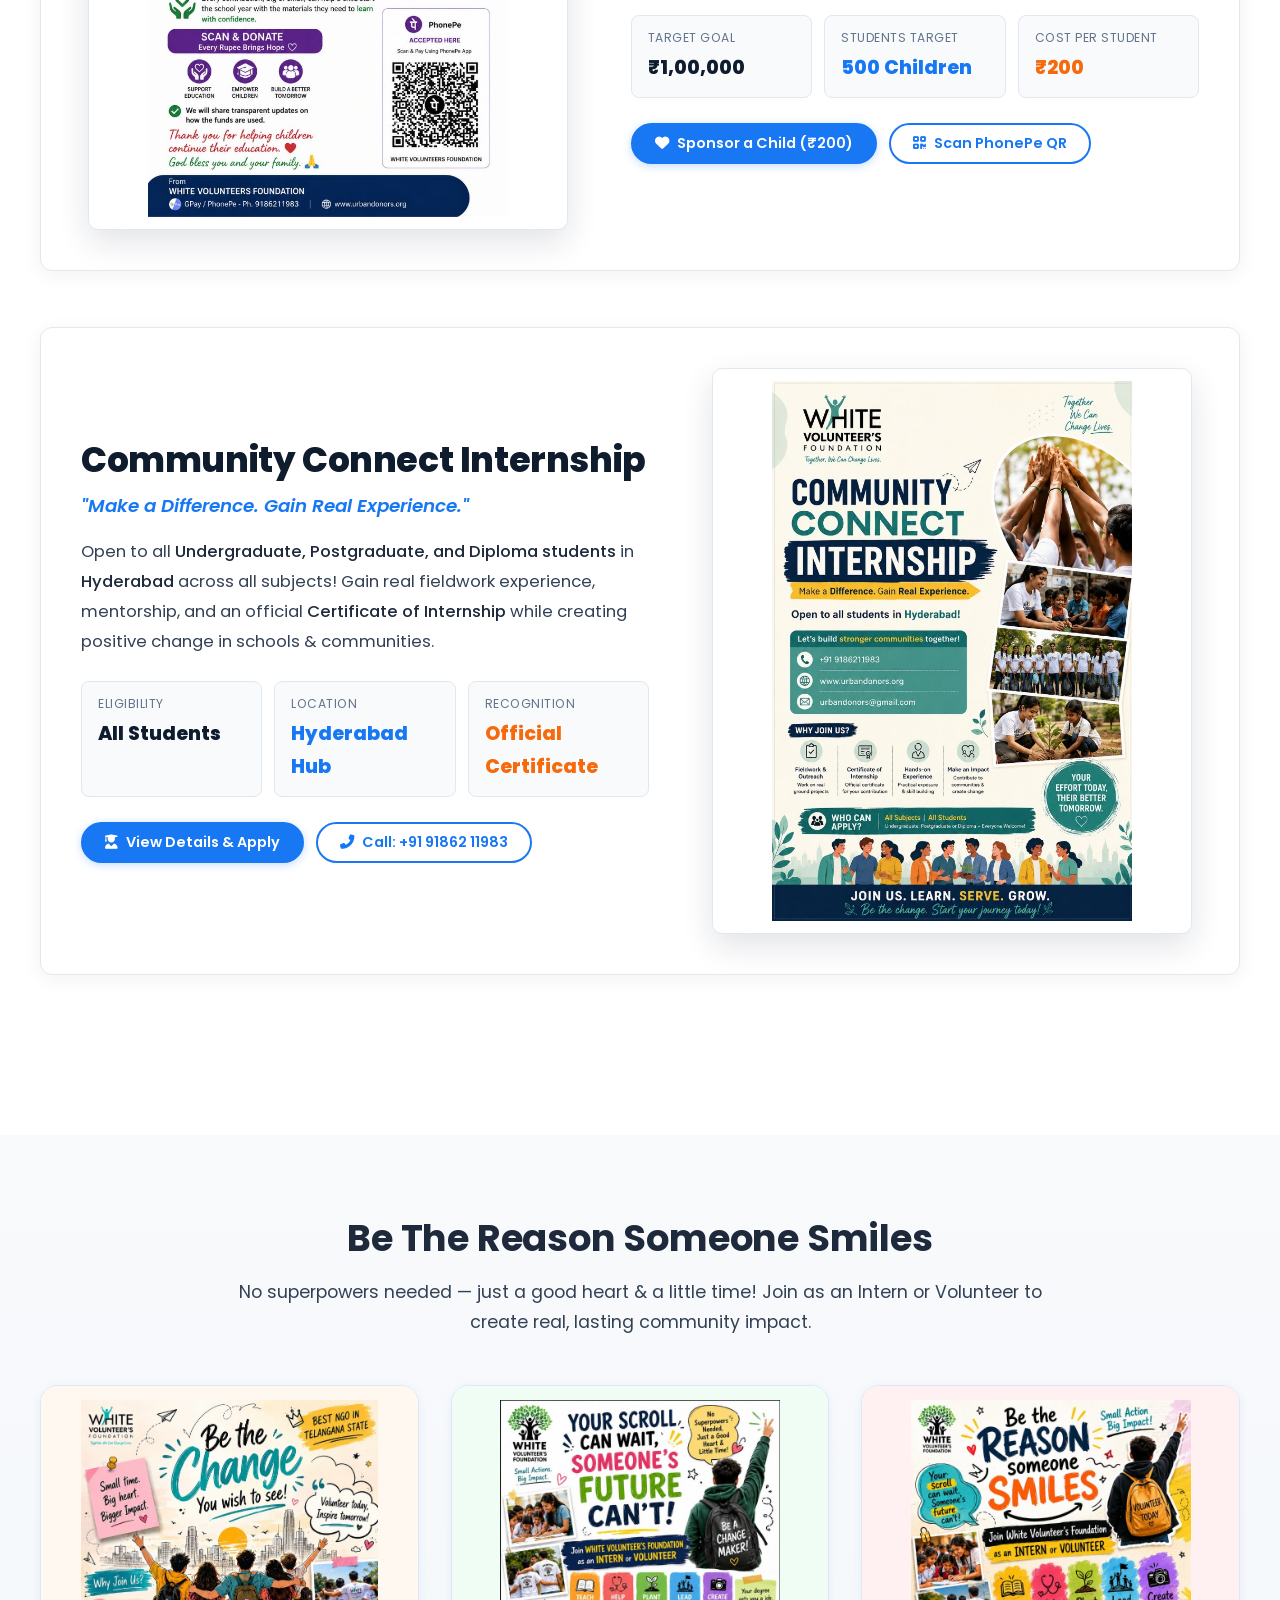
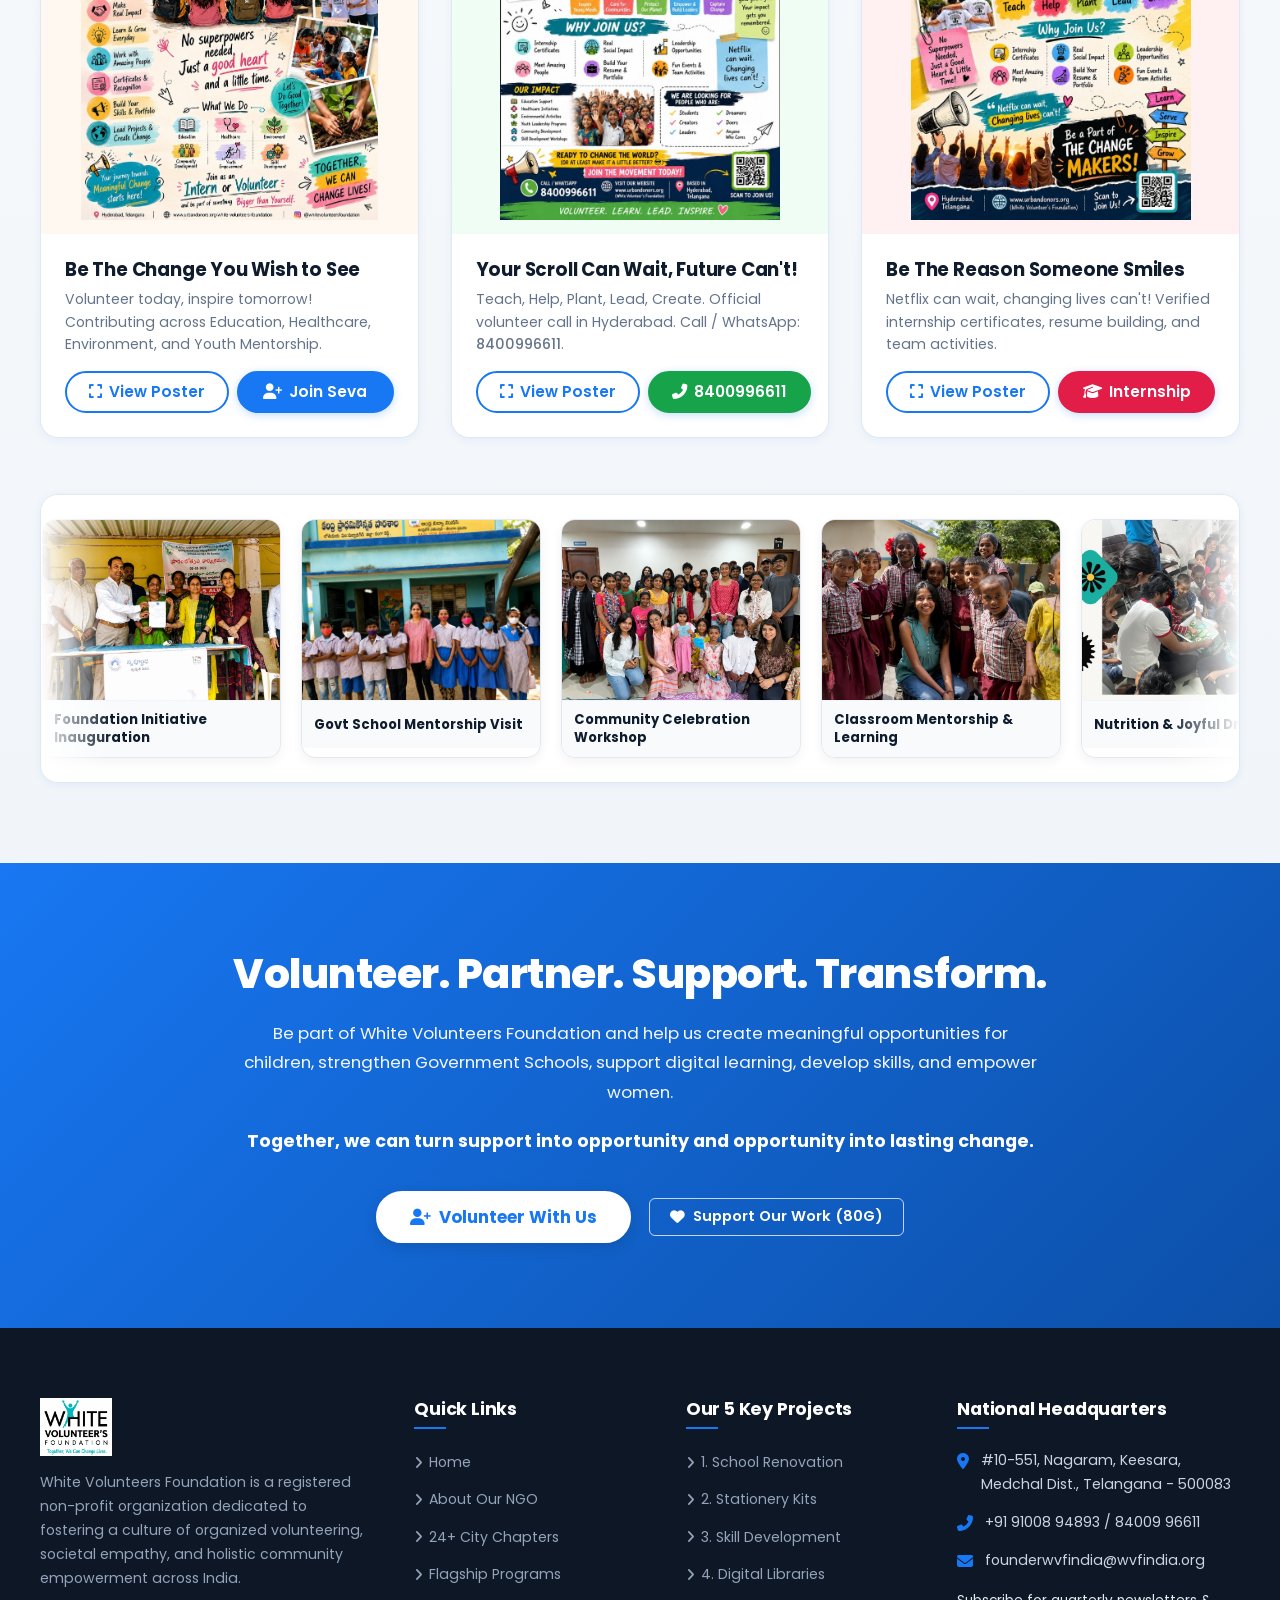
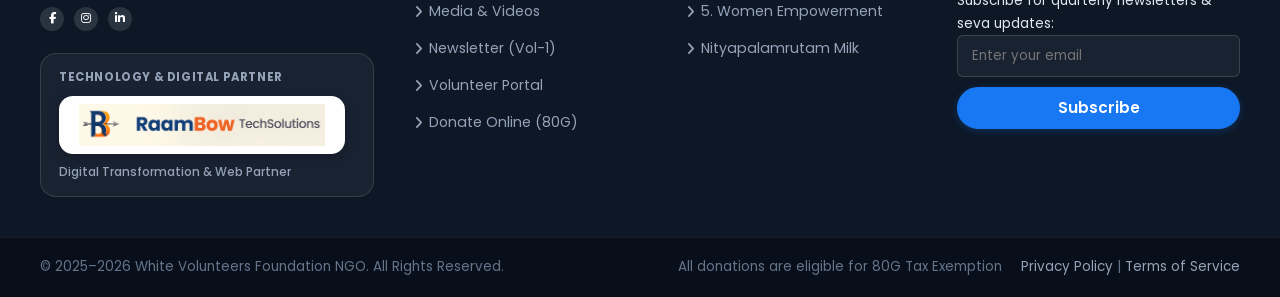
==== commit cd283451: "Fix CTA banner text and button alignment to be centered and balanced" ====
--- a/index.html
+++ b/index.html
@@ -723,20 +723,26 @@
   </section>
 
   <!-- =========================================================================
-       12. Section 6: Call to Action Banner (Join Us)
+       12. Section 6: Call to Action Banner (Join Us) - Centered Alignment
        ========================================================================= -->
-  <section class="section-padding-sm" style="background: linear-gradient(135deg, var(--primary) 0%, #0c4fa8 100%); color: #fff;">
-    <div class="container text-center">
-      <h2 style="color: #fff; margin-bottom: 1rem; font-size: 2.2rem; font-weight: 800;">Volunteer. Partner. Support. Transform.</h2>
-      <p style="color: rgba(255, 255, 255, 0.95); max-width: 780px; margin: 0 auto 1.5rem; font-size: 1.05rem; line-height: 1.7;">
-        Be part of White Volunteers Foundation and help us create meaningful opportunities for children, strengthen Government Schools, support digital learning, develop skills, and empower women.
-      </p>
-      <p style="color: #ffffff; font-weight: 700; font-size: 1.1rem; margin-bottom: 2rem;">
-        Together, we can turn support into opportunity and opportunity into lasting change.
-      </p>
-      <div style="display: flex; gap: 1rem; justify-content: center; flex-wrap: wrap;">
-        <button class="btn btn-white btn-lg" style="color: var(--primary); font-weight: 700;" onclick="openVolunteerModal('Homepage Main CTA')"><i class="fas fa-user-plus"></i> Volunteer With Us</button>
-        <button class="btn btn-outline btn-lg" style="color: #fff; border-color: #fff;" onclick="openDonateModal(1000, 'Support Our Work (80G)')"><i class="fas fa-heart"></i> Support Our Work (80G)</button>
+  <section class="cta-banner-section">
+    <div class="container">
+      <div class="cta-banner-content">
+        <h2 class="cta-banner-title">Volunteer. Partner. Support. Transform.</h2>
+        <p class="cta-banner-desc">
+          Be part of White Volunteers Foundation and help us create meaningful opportunities for children, strengthen Government Schools, support digital learning, develop skills, and empower women.
+        </p>
+        <p class="cta-banner-tagline">
+          Together, we can turn support into opportunity and opportunity into lasting change.
+        </p>
+        <div class="cta-banner-buttons">
+          <button class="btn btn-white btn-lg" onclick="openVolunteerModal('Homepage Main CTA')">
+            <i class="fas fa-user-plus"></i> Volunteer With Us
+          </button>
+          <button class="btn btn-outline-white btn-lg" onclick="openDonateModal(1000, 'Support Our Work (80G)')">
+            <i class="fas fa-heart"></i> Support Our Work (80G)
+          </button>
+        </div>
       </div>
     </div>
   </section>
--- a/assets/css/style.css
+++ b/assets/css/style.css
@@ -590,6 +590,12 @@
   flex-shrink: 0;
 }
 
+/* Text Alignment & Box Utilities */
+.text-center { text-align: center !important; }
+.text-left { text-align: left !important; }
+.text-right { text-align: right !important; }
+.mx-auto { margin-left: auto !important; margin-right: auto !important; }
+
 /* Sky Blue Primary Buttons */
 .btn-primary {
   background-color: var(--primary);
@@ -631,13 +637,96 @@
 
 .btn-white {
   background: #ffffff;
-  color: var(--dark);
+  color: var(--primary) !important;
+  border: 2px solid #ffffff;
+  font-weight: 700;
+  box-shadow: 0 4px 14px rgba(0, 0, 0, 0.12);
+  transition: all 0.25s ease;
+}
+
+.btn-white:hover {
+  background: #f8fafc;
+  color: var(--primary-dark) !important;
+  transform: translateY(-2px);
+  box-shadow: 0 6px 20px rgba(0, 0, 0, 0.18);
+}
+
+.btn-outline-white {
+  background: transparent;
+  color: #ffffff !important;
+  border: 2px solid #ffffff;
+  font-weight: 700;
+  transition: all 0.25s ease;
+}
+
+.btn-outline-white:hover {
+  background: #ffffff;
+  color: var(--primary) !important;
   border-color: #ffffff;
-}
-
-.btn-white:hover {
-  background: #f1f5f9;
-  color: var(--dark);
+  transform: translateY(-2px);
+  box-shadow: 0 6px 20px rgba(0, 0, 0, 0.18);
+}
+
+/* =========================================================================
+   Call To Action (CTA) Banner Section - Perfectly Balanced & Centered
+   ========================================================================= */
+.cta-banner-section {
+  position: relative;
+  background: linear-gradient(135deg, var(--primary) 0%, #0c4fa8 100%);
+  color: #ffffff;
+  padding: clamp(60px, 8vw, 85px) 0;
+  text-align: center;
+  overflow: hidden;
+}
+
+.cta-banner-content {
+  max-width: 860px;
+  margin: 0 auto;
+  text-align: center;
+  display: flex;
+  flex-direction: column;
+  align-items: center;
+  justify-content: center;
+}
+
+.cta-banner-title {
+  color: #ffffff !important;
+  font-size: clamp(2rem, 3.2vw, 2.75rem);
+  font-weight: 800;
+  margin-bottom: 20px;
+  line-height: 1.25;
+  text-align: center;
+  letter-spacing: -0.5px;
+  width: 100%;
+}
+
+.cta-banner-desc {
+  color: rgba(255, 255, 255, 0.95);
+  font-size: clamp(1.05rem, 1.3vw, 1.18rem);
+  line-height: 1.75;
+  margin: 0 auto 20px auto;
+  text-align: center;
+  max-width: 800px;
+  width: 100%;
+}
+
+.cta-banner-tagline {
+  color: #ffffff;
+  font-weight: 700;
+  font-size: clamp(1.1rem, 1.35vw, 1.25rem);
+  margin: 0 auto 34px auto;
+  text-align: center;
+  max-width: 800px;
+  width: 100%;
+}
+
+.cta-banner-buttons {
+  display: flex;
+  gap: 18px;
+  justify-content: center;
+  align-items: center;
+  flex-wrap: wrap;
+  width: 100%;
 }
 
 /* Mobile Nav Drawer */
